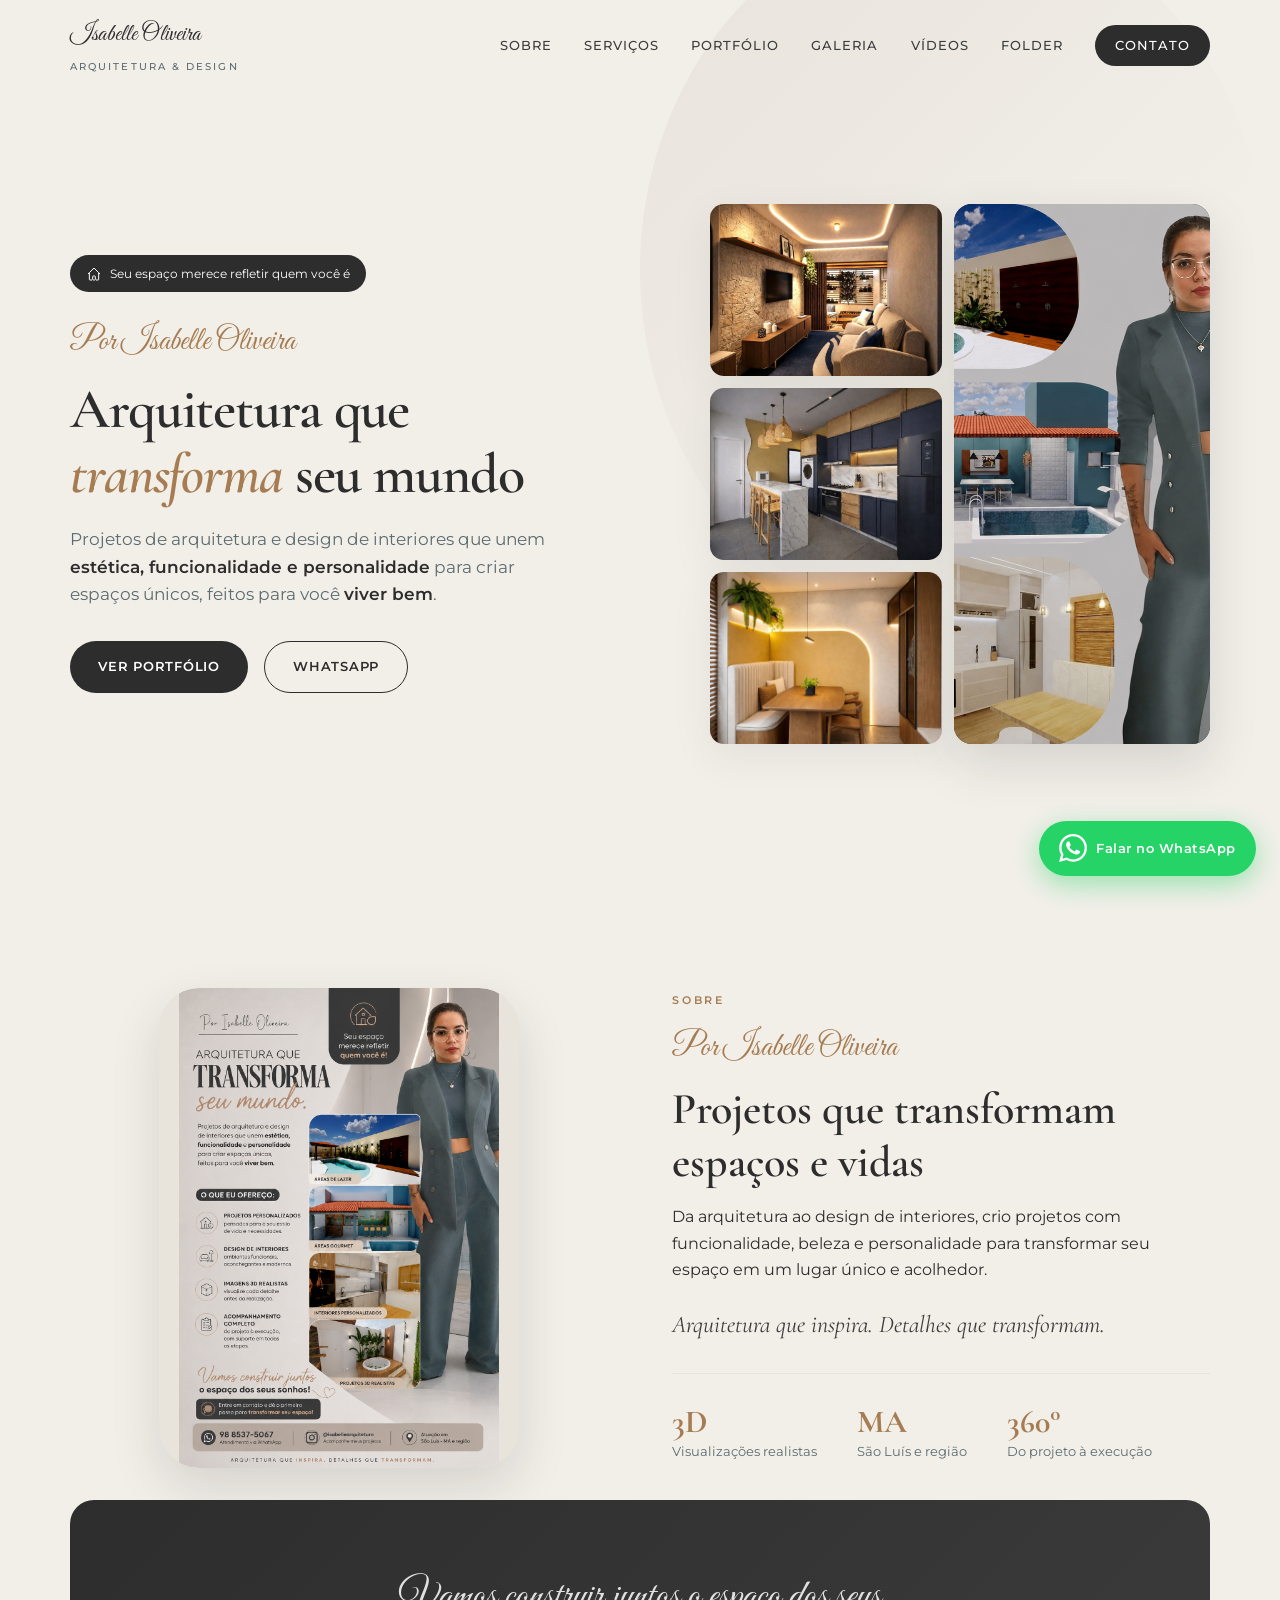
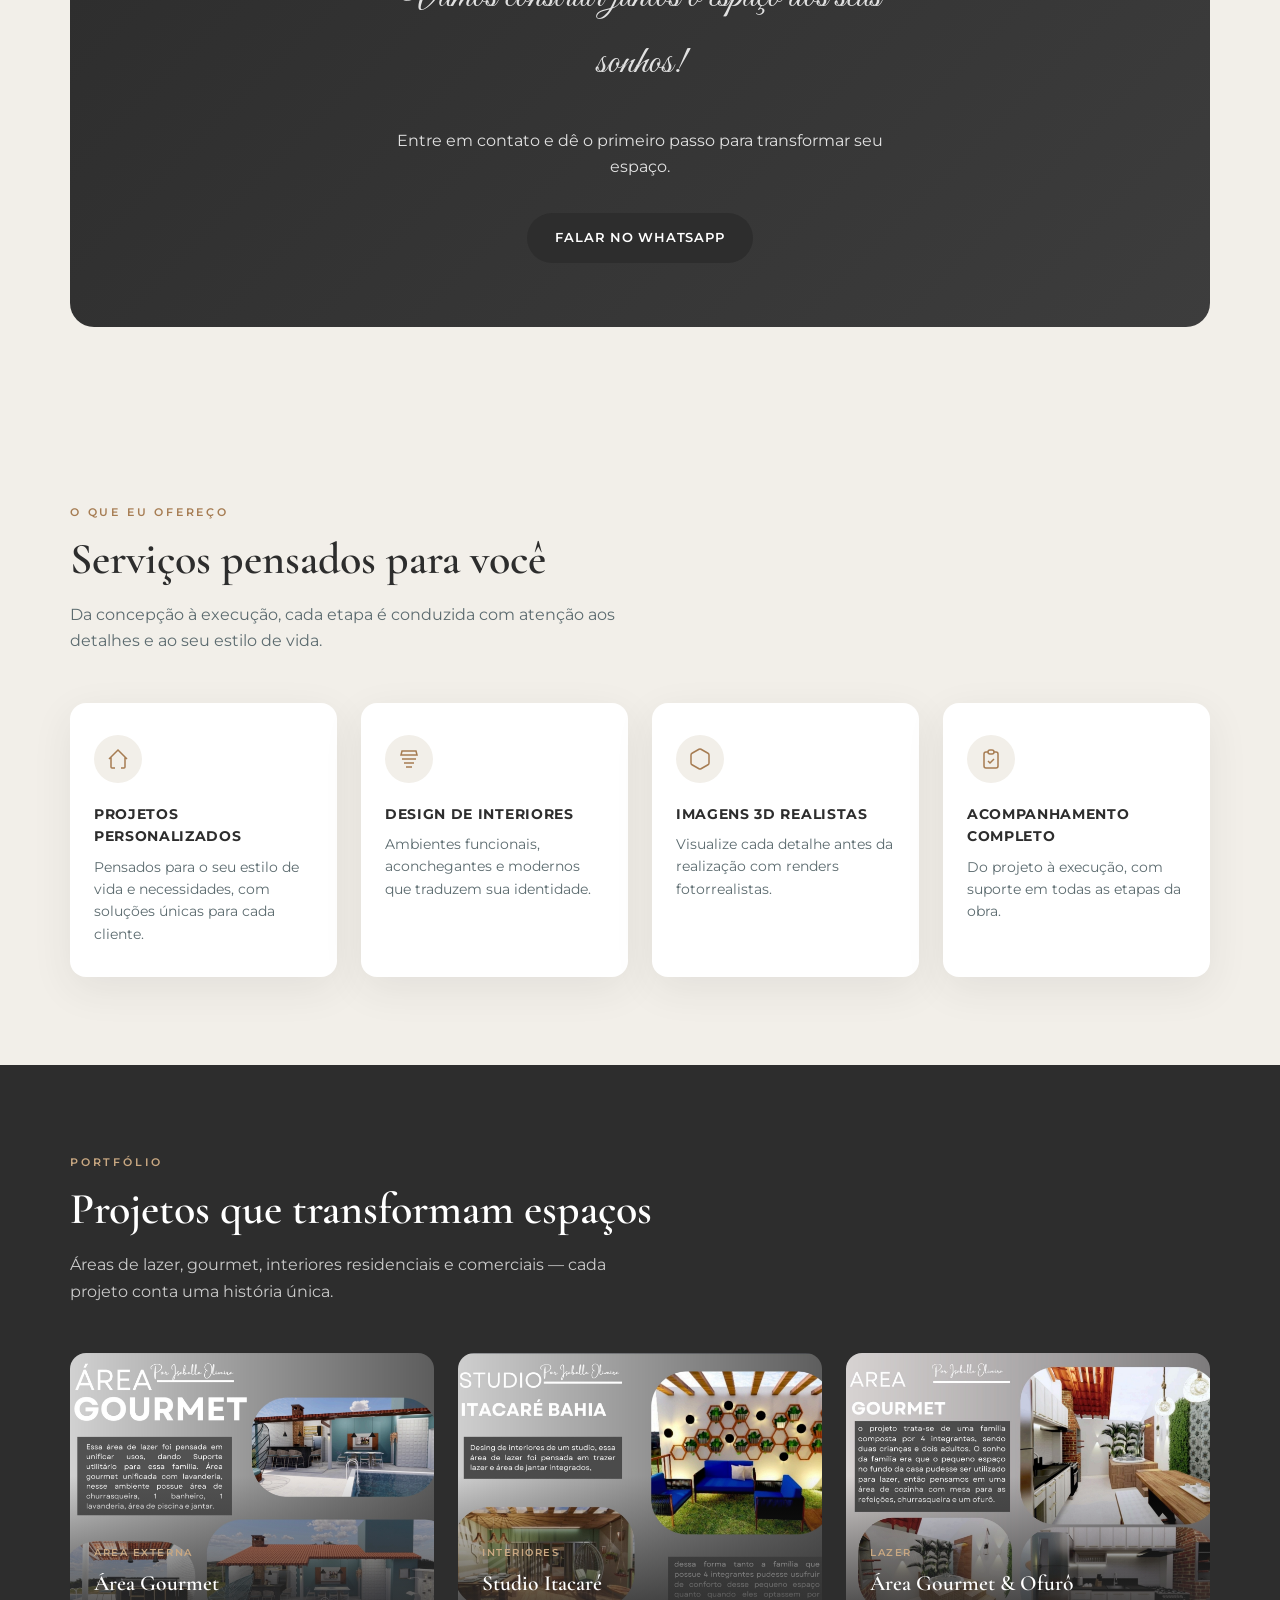
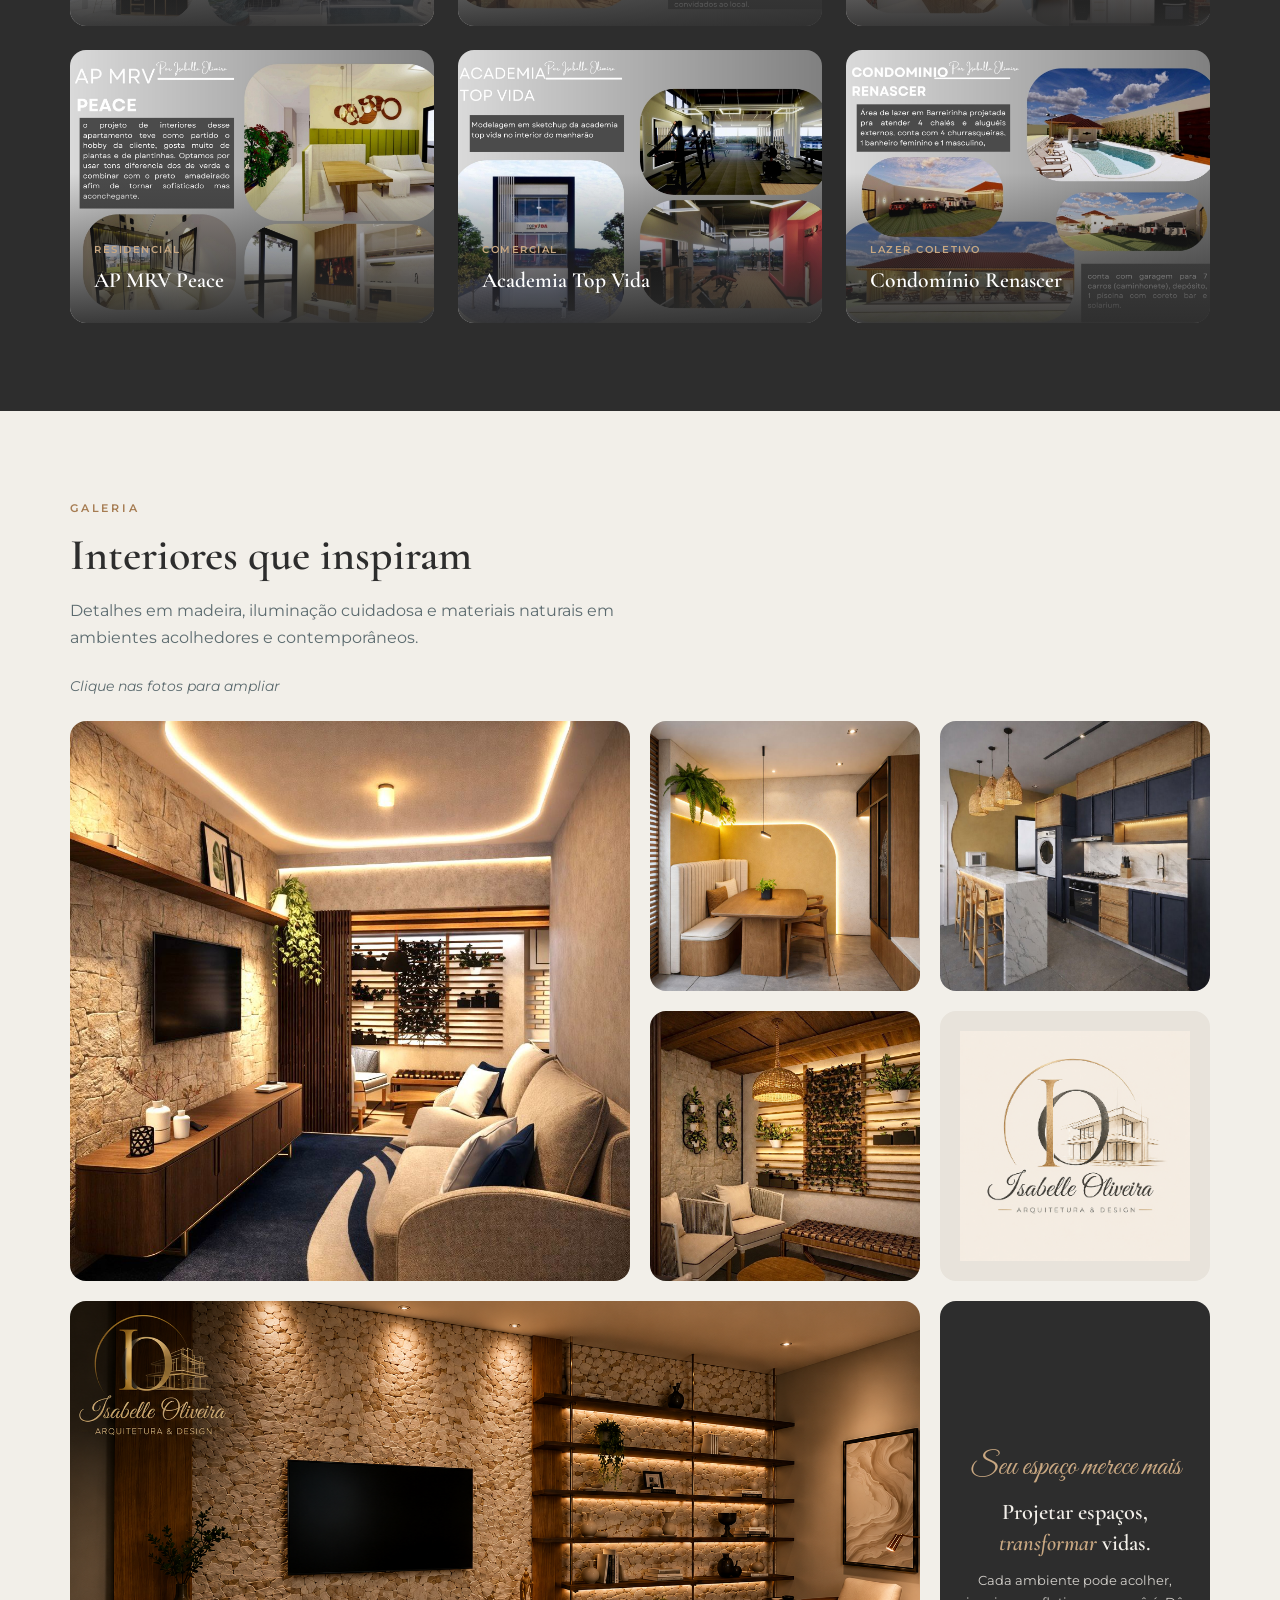
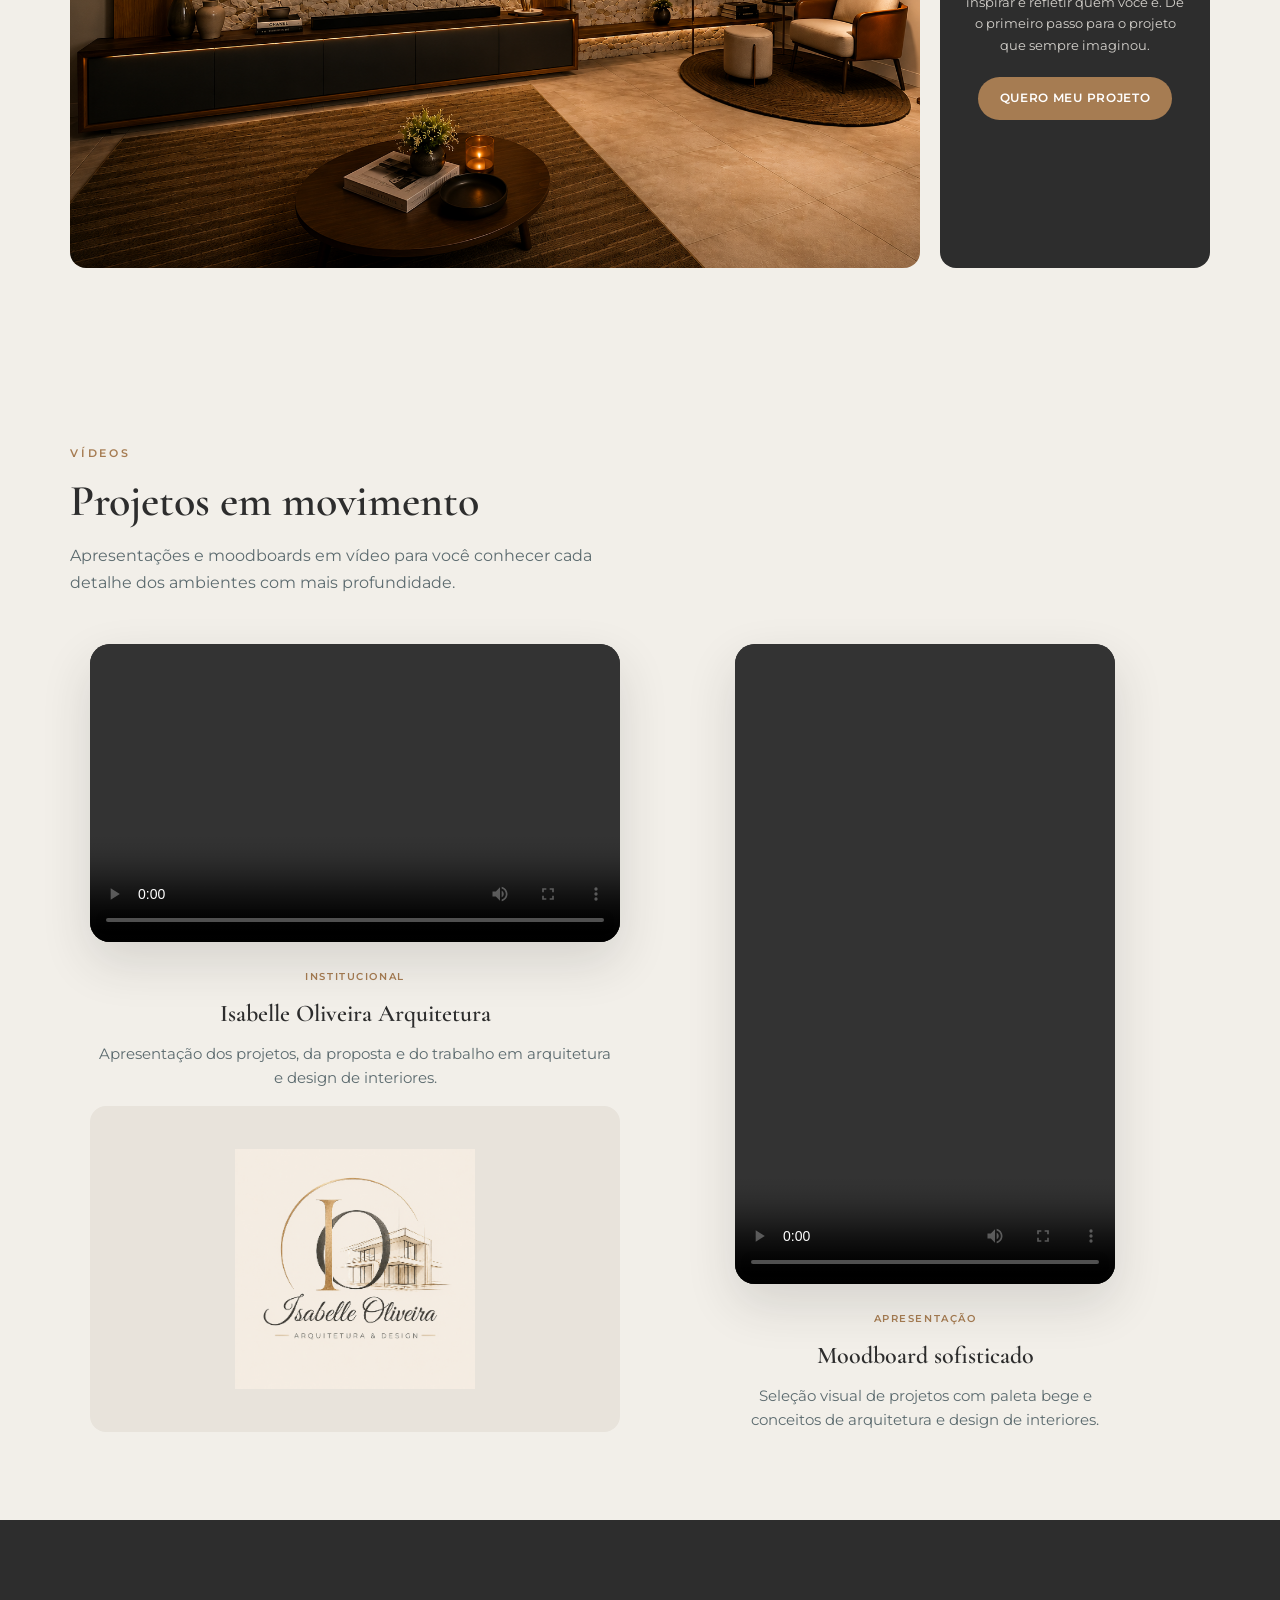
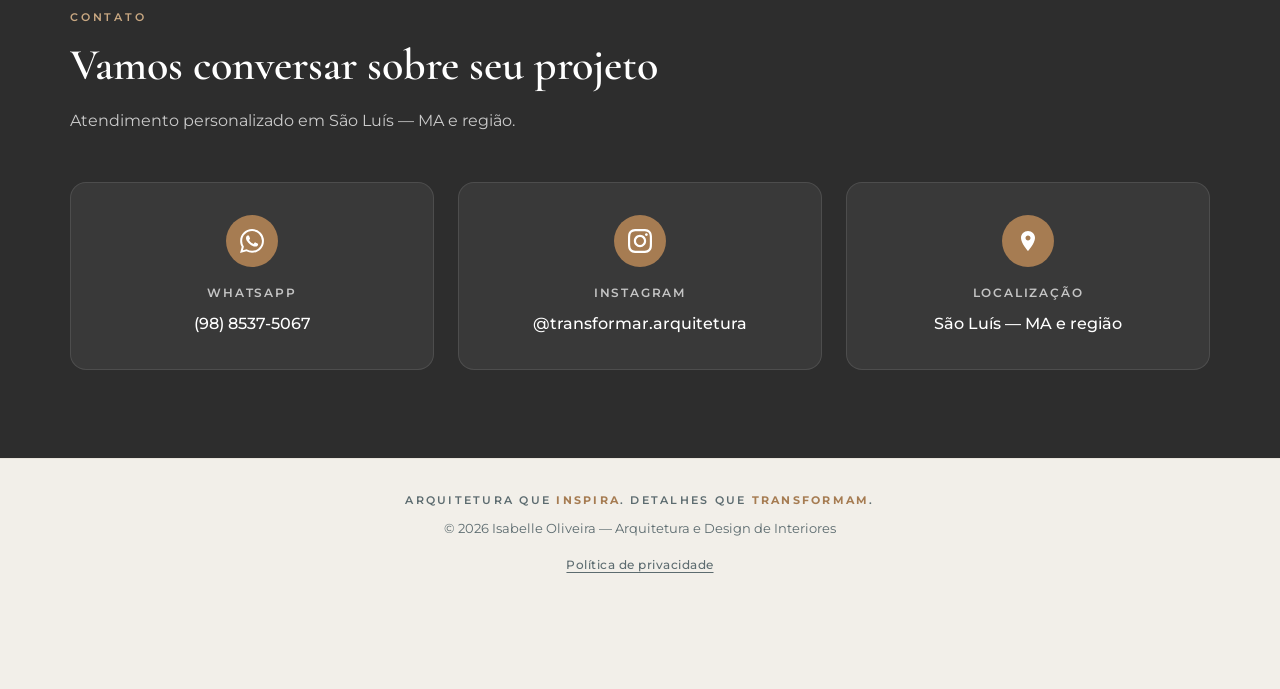
==== index.html @ cd8e4285 "Inclusão de nova imagem na galeria" ====
<!DOCTYPE html>
<html lang="pt-BR">
<head>
  <meta charset="UTF-8">
  <meta name="viewport" content="width=device-width, initial-scale=1.0">
  <meta name="description" content="Isabelle Oliveira — Arquitetura e Design de Interiores em São Luís, MA. Projetos personalizados, áreas gourmet, interiores e visualizações 3D.">
  <title>Isabelle Oliveira | Arquitetura & Design de Interiores</title>

  <meta property="og:type" content="website">
  <meta property="og:title" content="Isabelle Oliveira | Arquitetura & Design de Interiores">
  <meta property="og:description" content="Projetos de arquitetura e design de interiores que transformam espaços em São Luís — MA e região.">
  <meta property="og:image" content="imagens/015.jpeg">
  <meta property="og:image:alt" content="Sala de estar — Isabelle Oliveira Arquitetura">
  <meta property="og:locale" content="pt_BR">
  <meta name="twitter:card" content="summary_large_image">
  <meta name="twitter:title" content="Isabelle Oliveira | Arquitetura & Design de Interiores">
  <meta name="twitter:description" content="Projetos de arquitetura e design de interiores em São Luís — MA.">
  <meta name="twitter:image" content="imagens/015.jpeg">

  <link rel="icon" href="favicon.svg" type="image/svg+xml">
  <link rel="apple-touch-icon" href="favicon.svg">

  <link rel="preconnect" href="https://fonts.googleapis.com">
  <link rel="preconnect" href="https://fonts.gstatic.com" crossorigin>
  <link href="https://fonts.googleapis.com/css2?family=Cormorant+Garamond:ital,wght@0,500;0,600;1,500&family=Great+Vibes&family=Montserrat:wght@400;500;600;700&display=swap" rel="stylesheet">
  <link rel="stylesheet" href="css/style.css">
</head>
<body>

  <header class="header">
    <div class="container header__inner">
      <a href="#" class="logo">
        Isabelle Oliveira
        <span>Arquitetura & Design</span>
      </a>
      <nav class="nav" aria-label="Menu principal">
        <a href="#sobre">Sobre</a>
        <a href="#servicos">Serviços</a>
        <a href="#portfolio">Portfólio</a>
        <a href="#galeria">Galeria</a>
        <a href="#videos">Vídeos</a>
        <a href="folder.html">Folder</a>
        <a href="#contato" class="nav__cta">Contato</a>
      </nav>
      <button class="menu-toggle" aria-label="Abrir menu" aria-expanded="false" type="button">
        <span></span><span></span><span></span>
      </button>
    </div>
  </header>

  <main>
    <!-- Hero -->
    <section class="hero container">
      <div class="hero__content reveal">
        <div class="hero__badge">
          <svg viewBox="0 0 24 24" fill="none" stroke="currentColor" stroke-width="1.5" aria-hidden="true">
            <path d="M3 12l2-2m0 0l7-7 7 7M5 10v10a1 1 0 001 1h3m10-11l2 2m-2-2v10a1 1 0 01-1 1h-3m-4 0a1 1 0 01-1-1v-4a1 1 0 011-1h2a1 1 0 011 1v4a1 1 0 01-1 1h-2z"/>
          </svg>
          <span>Seu espaço merece refletir quem você é</span>
        </div>
        <p class="hero__script">Por Isabelle Oliveira</p>
        <h1>Arquitetura que <em>transforma</em> seu mundo</h1>
        <p class="hero__text">
          Projetos de arquitetura e design de interiores que unem
          <strong>estética, funcionalidade e personalidade</strong> para criar espaços únicos,
          feitos para você <strong>viver bem</strong>.
        </p>
        <div class="hero__actions">
          <a href="#portfolio" class="btn btn--primary">Ver portfólio</a>
          <a href="https://wa.me/559885375067" class="btn btn--outline" target="_blank" rel="noopener">WhatsApp</a>
        </div>
      </div>
      <div class="hero__visual reveal">
        <div class="hero__showcase">
          <figure class="hero__card">
            <img src="imagens/015.jpeg" alt="Sala de estar — projeto de interiores" loading="eager">
          </figure>
          <figure class="hero__card">
            <img src="imagens/013.jpeg" alt="Cozinha moderna" loading="eager">
          </figure>
          <figure class="hero__card">
            <img src="imagens/012.jpeg" alt="Área de jantar" loading="eager">
          </figure>
          <div class="hero__portrait-box">
            <img src="imagens/001.jpg" alt="Isabelle Oliveira — Arquiteta e Designer de Interiores" class="hero__portrait" loading="eager">
          </div>
        </div>
      </div>
    </section>

    <!-- Sobre -->
    <section id="sobre" class="section">
      <div class="container about">
        <div class="about__image reveal">
          <img src="imagens/009.png" alt="Isabelle Oliveira — Arquitetura e Design de Interiores" loading="lazy">
        </div>
        <div class="about__content reveal">
          <p class="section__label">Sobre</p>
          <p class="about__script">Por Isabelle Oliveira</p>
          <h2 class="section__title">Projetos que transformam espaços e vidas</h2>
          <p>
            Da arquitetura ao design de interiores, crio projetos com funcionalidade,
            beleza e personalidade para transformar seu espaço em um lugar único e acolhedor.
          </p>
          <blockquote class="about__quote">
            Arquitetura que inspira. Detalhes que transformam.
          </blockquote>
          <div class="about__stats">
            <div class="about__stat">
              <strong>3D</strong>
              <span>Visualizações realistas</span>
            </div>
            <div class="about__stat">
              <strong>MA</strong>
              <span>São Luís e região</span>
            </div>
            <div class="about__stat">
              <strong>360°</strong>
              <span>Do projeto à execução</span>
            </div>
          </div>
        </div>
      </div>
      <div class="container">
        <div class="cta reveal">
          <p class="cta__script">Vamos construir juntos o espaço dos seus sonhos!</p>
          <p>Entre em contato e dê o primeiro passo para transformar seu espaço.</p>
          <a href="https://wa.me/559885375067?text=Olá%20Isabelle%2C%20gostaria%20de%20saber%20mais%20sobre%20seus%20projetos." data-wa-cta class="btn btn--primary" target="_blank" rel="noopener">
            Falar no WhatsApp
          </a>
        </div>
      </div>
    </section>

    <!-- Serviços -->
    <section id="servicos" class="section">
      <div class="container">
        <p class="section__label reveal">O que eu ofereço</p>
        <h2 class="section__title reveal">Serviços pensados para você</h2>
        <p class="section__intro reveal">
          Da concepção à execução, cada etapa é conduzida com atenção aos detalhes
          e ao seu estilo de vida.
        </p>
        <div class="services__grid">
          <article class="service-card reveal">
            <div class="service-card__icon" aria-hidden="true">
              <svg width="24" height="24" viewBox="0 0 24 24" fill="none" stroke="currentColor" stroke-width="1.5">
                <path d="M3 12l2-2m0 0l7-7 7 7M5 10v10a1 1 0 001 1h3m10-11l2 2m-2-2v10a1 1 0 01-1 1h-3"/>
              </svg>
            </div>
            <h3>Projetos personalizados</h3>
            <p>Pensados para o seu estilo de vida e necessidades, com soluções únicas para cada cliente.</p>
          </article>
          <article class="service-card reveal">
            <div class="service-card__icon" aria-hidden="true">
              <svg width="24" height="24" viewBox="0 0 24 24" fill="none" stroke="currentColor" stroke-width="1.5">
                <path d="M5 12h14M7 16h10M9 20h6M4 8h16l-1-4H5L4 8z"/>
              </svg>
            </div>
            <h3>Design de interiores</h3>
            <p>Ambientes funcionais, aconchegantes e modernos que traduzem sua identidade.</p>
          </article>
          <article class="service-card reveal">
            <div class="service-card__icon" aria-hidden="true">
              <svg width="24" height="24" viewBox="0 0 24 24" fill="none" stroke="currentColor" stroke-width="1.5">
                <path d="M21 16V8a2 2 0 00-1-1.73l-7-4a2 2 0 00-2 0l-7 4A2 2 0 003 8v8a2 2 0 001 1.73l7 4a2 2 0 002 0l7-4A2 2 0 0021 16z"/>
              </svg>
            </div>
            <h3>Imagens 3D realistas</h3>
            <p>Visualize cada detalhe antes da realização com renders fotorrealistas.</p>
          </article>
          <article class="service-card reveal">
            <div class="service-card__icon" aria-hidden="true">
              <svg width="24" height="24" viewBox="0 0 24 24" fill="none" stroke="currentColor" stroke-width="1.5">
                <path d="M9 5H7a2 2 0 00-2 2v12a2 2 0 002 2h10a2 2 0 002-2V7a2 2 0 00-2-2h-2M9 5a2 2 0 002 2h2a2 2 0 002-2M9 5a2 2 0 012-2h2a2 2 0 012 2m-6 9l2 2 4-4"/>
              </svg>
            </div>
            <h3>Acompanhamento completo</h3>
            <p>Do projeto à execução, com suporte em todas as etapas da obra.</p>
          </article>
        </div>
      </div>
    </section>

    <!-- Portfólio -->
    <section id="portfolio" class="section section--dark">
      <div class="container">
        <p class="section__label reveal">Portfólio</p>
        <h2 class="section__title reveal">Projetos que transformam espaços</h2>
        <p class="section__intro reveal">
          Áreas de lazer, gourmet, interiores residenciais e comerciais —
          cada projeto conta uma história única.
        </p>
        <div class="portfolio__grid">
          <article class="project-card reveal"
            data-image="imagens/002.jpg"
            data-tag="Área externa"
            data-title="Área Gourmet"
            data-description="Área de lazer pensada para unificar usos e dar suporte utilitário à família. Gourmet unificada com lavanderia, com churrasqueira, banheiro, lavanderia, piscina e área de jantar integrados em um só ambiente.">
            <img src="imagens/002.jpg" alt="Área Gourmet — render 3D" loading="lazy">
            <div class="project-card__overlay">
              <span class="project-card__tag">Área externa</span>
              <h3>Área Gourmet</h3>
            </div>
            <span class="project-card__arrow" aria-hidden="true">→</span>
          </article>

          <article class="project-card reveal"
            data-image="imagens/003.jpg"
            data-tag="Design de interiores"
            data-title="Studio Itacaré — Bahia"
            data-description="Design de interiores de um studio em Itacaré. Área de lazer e jantar integrados para que a família de quatro integrantes usufruísse do conforto do espaço, seja no dia a dia ou ao receber convidados.">
            <img src="imagens/003.jpg" alt="Studio Itacaré Bahia" loading="lazy">
            <div class="project-card__overlay">
              <span class="project-card__tag">Interiores</span>
              <h3>Studio Itacaré</h3>
            </div>
            <span class="project-card__arrow" aria-hidden="true">→</span>
          </article>

          <article class="project-card reveal"
            data-image="imagens/004.jpg"
            data-tag="Área de lazer"
            data-title="Área Gourmet — Família"
            data-description="Projeto para família de quatro integrantes — dois adultos e duas crianças. O pequeno espaço nos fundos da casa foi transformado em área de lazer com cozinha, mesa para refeições, churrasqueira e ofurô.">
            <img src="imagens/004.jpg" alt="Área Gourmet com ofurô" loading="lazy">
            <div class="project-card__overlay">
              <span class="project-card__tag">Lazer</span>
              <h3>Área Gourmet & Ofurô</h3>
            </div>
            <span class="project-card__arrow" aria-hidden="true">→</span>
          </article>

          <article class="project-card reveal"
            data-image="imagens/005.jpg"
            data-tag="Apartamento"
            data-title="AP MRV Peace"
            data-description="Projeto de interiores com partido conceitual no hobby da cliente: plantas e tons de verde combinados com preto amadeirado, criando um ambiente sofisticado e aconchegante.">
            <img src="imagens/005.jpg" alt="AP MRV Peace" loading="lazy">
            <div class="project-card__overlay">
              <span class="project-card__tag">Residencial</span>
              <h3>AP MRV Peace</h3>
            </div>
            <span class="project-card__arrow" aria-hidden="true">→</span>
          </article>

          <article class="project-card reveal"
            data-image="imagens/006.jpg"
            data-tag="Comercial"
            data-title="Academia Top Vida"
            data-description="Modelagem em SketchUp da Academia Top Vida no interior do Maranhão. Projeto comercial moderno com fachada em vidro, estrutura em preto e detalhes em madeira, além de área interna com equipamentos e destaque em vermelho.">
            <img src="imagens/006.jpg" alt="Academia Top Vida" loading="lazy">
            <div class="project-card__overlay">
              <span class="project-card__tag">Comercial</span>
              <h3>Academia Top Vida</h3>
            </div>
            <span class="project-card__arrow" aria-hidden="true">→</span>
          </article>

          <article class="project-card reveal"
            data-image="imagens/007.jpg"
            data-tag="Condomínio"
            data-title="Condomínio Renascer"
            data-description="Área de lazer em Barreirinhas projetada para atender 4 chalés e aluguéis externos. Conta com 4 churrasqueiras, banheiros feminino e masculino, garagem para 7 veículos, depósito e piscina com coreto-bar e solarium.">
            <img src="imagens/007.jpg" alt="Condomínio Renascer" loading="lazy">
            <div class="project-card__overlay">
              <span class="project-card__tag">Lazer coletivo</span>
              <h3>Condomínio Renascer</h3>
            </div>
            <span class="project-card__arrow" aria-hidden="true">→</span>
          </article>
        </div>
      </div>
    </section>

    <!-- Galeria -->
    <section id="galeria" class="section">
      <div class="container">
        <p class="section__label reveal">Galeria</p>
        <h2 class="section__title reveal">Interiores que inspiram</h2>
        <p class="section__intro reveal">
          Detalhes em madeira, iluminação cuidadosa e materiais naturais
          em ambientes acolhedores e contemporâneos.
        </p>
        <p class="gallery__hint reveal">Clique nas fotos para ampliar</p>
        <div class="gallery__grid">
          <figure class="gallery__item gallery__item--hero reveal" data-lightbox tabindex="0" role="button">
            <img src="imagens/015.jpeg" alt="Sala de estar com parede em pedra e iluminação indireta" loading="lazy">
            <span class="gallery__zoom" aria-hidden="true">+</span>
          </figure>
          <figure class="gallery__item gallery__item--slot-1 reveal" data-lightbox tabindex="0" role="button">
            <img src="imagens/012.jpeg" alt="Cantinho de refeições com parede curva em amarelo mostarda" loading="lazy">
            <span class="gallery__zoom" aria-hidden="true">+</span>
          </figure>
          <figure class="gallery__item gallery__item--slot-2 reveal" data-lightbox tabindex="0" role="button">
            <img src="imagens/013.jpeg" alt="Cozinha moderna com ilha em mármore e armários azul-marinho" loading="lazy">
            <span class="gallery__zoom" aria-hidden="true">+</span>
          </figure>
          <figure class="gallery__item gallery__item--slot-3 reveal" data-lightbox tabindex="0" role="button">
            <img src="imagens/014.jpeg" alt="Lounge com pedra, madeira e jardim vertical" loading="lazy">
            <span class="gallery__zoom" aria-hidden="true">+</span>
          </figure>
          <figure class="gallery__item gallery__item--logo reveal" data-lightbox tabindex="0" role="button">
            <img src="imagens/logo.png" alt="Isabelle Oliveira — Arquitetura e Design de Interiores" loading="lazy">
            <span class="gallery__zoom" aria-hidden="true">+</span>
          </figure>
          <figure class="gallery__item gallery__item--wide reveal" data-lightbox tabindex="0" role="button">
            <img src="imagens/017.png" alt="Sala de TV com parede em pedra, estantes iluminadas e poltrona" loading="lazy">
            <span class="gallery__zoom" aria-hidden="true">+</span>
          </figure>
          <aside class="gallery__quote reveal" aria-label="Chamada para ação">
            <p class="gallery__quote__script">Seu espaço merece mais</p>
            <p class="gallery__quote__title">Projetar espaços, <em>transformar</em> vidas.</p>
            <p class="gallery__quote__text">
              Cada ambiente pode acolher, inspirar e refletir quem você é.
              Dê o primeiro passo para o projeto que sempre imaginou.
            </p>
            <a href="#contato" class="btn btn--primary gallery__quote__btn">Quero meu projeto</a>
          </aside>
        </div>
      </div>
    </section>

    <!-- Vídeos -->
    <section id="videos" class="section">
      <div class="container">
        <p class="section__label reveal">Vídeos</p>
        <h2 class="section__title reveal">Projetos em movimento</h2>
        <p class="section__intro reveal">
          Apresentações e moodboards em vídeo para você conhecer cada detalhe
          dos ambientes com mais profundidade.
        </p>
        <div class="videos__grid">
          <article class="video-card video-card--landscape reveal">
            <div class="video-card__player">
              <video
                controls
                playsinline
                preload="metadata"
                aria-label="Isabelle Oliveira — apresentação de arquitetura e design">
                <source src="videos/isabelle-arquitetura.mp4" type="video/mp4">
                Seu navegador não suporta a reprodução de vídeos.
              </video>
            </div>
            <div class="video-card__body">
              <span class="video-card__tag">Institucional</span>
              <h3 class="video-card__title">Isabelle Oliveira Arquitetura</h3>
              <p class="video-card__text">
                Apresentação dos projetos, da proposta e do trabalho em arquitetura
                e design de interiores.
              </p>
            </div>
            <div class="video-card__brand reveal" aria-hidden="true">
              <img src="imagens/logo.png" alt="">
            </div>
          </article>
          <article class="video-card reveal">
            <div class="video-card__player">
              <video
                controls
                playsinline
                preload="metadata"
                aria-label="Moodboard sofisticado — apresentação de projetos">
                <source src="videos/moodboard-bege.mp4" type="video/mp4">
                Seu navegador não suporta a reprodução de vídeos.
              </video>
            </div>
            <div class="video-card__body">
              <span class="video-card__tag">Apresentação</span>
              <h3 class="video-card__title">Moodboard sofisticado</h3>
              <p class="video-card__text">
                Seleção visual de projetos com paleta bege e conceitos de arquitetura
                e design de interiores.
              </p>
            </div>
          </article>
        </div>
      </div>
    </section>

    <!-- Contato -->
    <section id="contato" class="section section--dark">
      <div class="container">
        <p class="section__label reveal">Contato</p>
        <h2 class="section__title reveal">Vamos conversar sobre seu projeto</h2>
        <p class="section__intro reveal">
          Atendimento personalizado em São Luís — MA e região.
        </p>
        <div class="contact__grid">
          <article class="contact-card reveal">
            <div class="contact-card__icon" aria-hidden="true">
              <svg width="24" height="24" viewBox="0 0 24 24" fill="white"><path d="M17.472 14.382c-.297-.149-1.758-.867-2.03-.967-.273-.099-.471-.148-.67.15-.197.297-.767.966-.94 1.164-.173.199-.347.223-.644.075-.297-.15-1.255-.463-2.39-1.475-.883-.788-1.48-1.761-1.653-2.059-.173-.297-.018-.458.13-.606.134-.133.298-.347.446-.52.149-.174.198-.298.298-.497.099-.198.05-.371-.025-.52-.075-.149-.669-1.612-.916-2.207-.242-.579-.487-.5-.669-.51-.173-.008-.371-.01-.57-.01-.198 0-.52.074-.792.372-.272.297-1.04 1.016-1.04 2.479 0 1.462 1.065 2.875 1.213 3.074.149.198 2.096 3.2 5.077 4.487.709.306 1.262.489 1.694.625.712.227 1.36.195 1.871.118.571-.085 1.758-.719 2.006-1.413.248-.694.248-1.289.173-1.413-.074-.124-.272-.198-.57-.347m-5.421 7.403h-.004a9.87 9.87 0 01-5.031-1.378l-.361-.214-3.741.982.998-3.648-.235-.374a9.86 9.86 0 01-1.51-5.26c.001-5.45 4.436-9.884 9.888-9.884 2.64 0 5.122 1.03 6.988 2.898a9.825 9.825 0 012.893 6.994c-.003 5.45-4.435 9.884-9.885 9.884m8.413-18.297A11.815 11.815 0 0012.05 0C5.495 0 .16 5.335.157 11.892c0 2.096.547 4.142 1.588 5.945L.057 24l6.305-1.654a11.882 11.882 0 005.683 1.448h.005c6.554 0 11.89-5.335 11.893-11.893a11.821 11.821 0 00-3.48-8.413z"/></svg>
            </div>
            <h3>WhatsApp</h3>
            <a href="https://wa.me/559885375067" target="_blank" rel="noopener">(98) 8537-5067</a>
          </article>
          <article class="contact-card reveal">
            <div class="contact-card__icon" aria-hidden="true">
              <svg width="24" height="24" viewBox="0 0 24 24" fill="white"><path d="M12 2.163c3.204 0 3.584.012 4.85.07 3.252.148 4.771 1.691 4.919 4.919.058 1.265.069 1.645.069 4.849 0 3.205-.012 3.584-.069 4.849-.149 3.225-1.664 4.771-4.919 4.919-1.266.058-1.644.07-4.85.07-3.204 0-3.584-.012-4.849-.07-3.26-.149-4.771-1.699-4.919-4.92-.058-1.265-.07-1.644-.07-4.849 0-3.204.013-3.583.07-4.849.149-3.227 1.664-4.771 4.919-4.919 1.266-.057 1.645-.069 4.849-.069zm0-2.163c-3.259 0-3.667.014-4.947.072-4.358.2-6.78 2.618-6.98 6.98-.059 1.281-.073 1.689-.073 4.948 0 3.259.014 3.668.072 4.948.2 4.358 2.618 6.78 6.98 6.98 1.281.058 1.689.072 4.948.072 3.259 0 3.668-.014 4.948-.072 4.354-.2 6.782-2.618 6.979-6.98.059-1.28.073-1.689.073-4.948 0-3.259-.014-3.667-.072-4.947-.196-4.354-2.617-6.78-6.979-6.98-1.281-.059-1.69-.073-4.949-.073zm0 5.838c-3.403 0-6.162 2.759-6.162 6.162s2.759 6.163 6.162 6.163 6.162-2.759 6.162-6.163c0-3.403-2.759-6.162-6.162-6.162zm0 10.162c-2.209 0-4-1.79-4-4 0-2.209 1.791-4 4-4s4 1.791 4 4c0 2.21-1.791 4-4 4zm6.406-11.845c-.796 0-1.441.645-1.441 1.44s.645 1.44 1.441 1.44c.795 0 1.439-.645 1.439-1.44s-.644-1.44-1.439-1.44z"/></svg>
            </div>
            <h3>Instagram</h3>
            <a href="https://instagram.com/transformar.arquitetura" target="_blank" rel="noopener">@transformar.arquitetura</a>
          </article>
          <article class="contact-card reveal">
            <div class="contact-card__icon" aria-hidden="true">
              <svg width="24" height="24" viewBox="0 0 24 24" fill="white"><path d="M12 2C8.13 2 5 5.13 5 9c0 5.25 7 13 7 13s7-7.75 7-13c0-3.87-3.13-7-7-7zm0 9.5c-1.38 0-2.5-1.12-2.5-2.5s1.12-2.5 2.5-2.5 2.5 1.12 2.5 2.5-1.12 2.5-2.5 2.5z"/></svg>
            </div>
            <h3>Localização</h3>
            <p>São Luís — MA e região</p>
          </article>
        </div>
      </div>
    </section>
  </main>

  <footer class="footer">
    <div class="container">
      <p class="footer__tagline">
        Arquitetura que <strong>inspira</strong>. Detalhes que <strong>transformam</strong>.
      </p>
      <p class="footer__copy">© 2026 Isabelle Oliveira — Arquitetura e Design de Interiores</p>
      <nav class="footer__links" aria-label="Links legais">
        <a href="privacidade.html">Política de privacidade</a>
      </nav>
    </div>
  </footer>

  <!-- Botão WhatsApp fixo -->
  <a href="https://wa.me/559885375067" class="whatsapp-float" target="_blank" rel="noopener" aria-label="Contato via WhatsApp">
    <svg width="28" height="28" viewBox="0 0 24 24" fill="currentColor" aria-hidden="true"><path d="M17.472 14.382c-.297-.149-1.758-.867-2.03-.967-.273-.099-.471-.148-.67.15-.197.297-.767.966-.94 1.164-.173.199-.347.223-.644.075-.297-.15-1.255-.463-2.39-1.475-.883-.788-1.48-1.761-1.653-2.059-.173-.297-.018-.458.13-.606.134-.133.298-.347.446-.52.149-.174.198-.298.298-.497.099-.198.05-.371-.025-.52-.075-.149-.669-1.612-.916-2.207-.242-.579-.487-.5-.669-.51-.173-.008-.371-.01-.57-.01-.198 0-.52.074-.792.372-.272.297-1.04 1.016-1.04 2.479 0 1.462 1.065 2.875 1.213 3.074.149.198 2.096 3.2 5.077 4.487.709.306 1.262.489 1.694.625.712.227 1.36.195 1.871.118.571-.085 1.758-.719 2.006-1.413.248-.694.248-1.289.173-1.413-.074-.124-.272-.198-.57-.347m-5.421 7.403h-.004a9.87 9.87 0 01-5.031-1.378l-.361-.214-3.741.982.998-3.648-.235-.374a9.86 9.86 0 01-1.51-5.26c.001-5.45 4.436-9.884 9.888-9.884 2.64 0 5.122 1.03 6.988 2.898a9.825 9.825 0 012.893 6.994c-.003 5.45-4.435 9.884-9.885 9.884m8.413-18.297A11.815 11.815 0 0012.05 0C5.495 0 .16 5.335.157 11.892c0 2.096.547 4.142 1.588 5.945L.057 24l6.305-1.654a11.882 11.882 0 005.683 1.448h.005c6.554 0 11.89-5.335 11.893-11.893a11.821 11.821 0 00-3.48-8.413z"/></svg>
    <span class="whatsapp-float__text">Falar no WhatsApp</span>
  </a>

  <!-- Modal projeto -->
  <div id="project-modal" class="modal" role="dialog" aria-modal="true" aria-labelledby="modal-title">
    <div class="modal__backdrop"></div>
    <div class="modal__content">
      <button class="modal__close" type="button" aria-label="Fechar">&times;</button>
      <div class="modal__image">
        <img src="" alt="">
      </div>
      <div class="modal__body">
        <p class="section__label modal__tag"></p>
        <h2 id="modal-title" class="modal__title"></h2>
        <p class="modal__text"></p>
      </div>
    </div>
  </div>

  <!-- Lightbox galeria -->
  <div id="lightbox" class="lightbox" role="dialog" aria-modal="true" aria-label="Galeria ampliada">
    <div class="lightbox__backdrop"></div>
    <button class="lightbox__close" type="button" aria-label="Fechar">&times;</button>
    <button class="lightbox__prev" type="button" aria-label="Anterior">&#8249;</button>
    <button class="lightbox__next" type="button" aria-label="Próxima">&#8250;</button>
    <figure class="lightbox__figure">
      <img class="lightbox__image" src="" alt="">
      <figcaption class="lightbox__caption"></figcaption>
    </figure>
  </div>

  <script src="js/main.js"></script>
</body>
</html>
---- css/style.css ----
/* Isabelle Oliveira — Arquitetura & Design de Interiores */

:root {
  --cream: #f2efe9;
  --cream-dark: #e8e3db;
  --charcoal: #2d2d2d;
  --charcoal-soft: #3d3d3d;
  --slate: #5c6b6f;
  --copper: #a67c52;
  --copper-light: #c9a882;
  --white: #ffffff;
  --shadow: 0 12px 40px rgba(45, 45, 45, 0.08);
  --shadow-hover: 0 20px 50px rgba(45, 45, 45, 0.14);
  --radius: 16px;
  --radius-pill: 999px;
  --transition: 0.35s cubic-bezier(0.4, 0, 0.2, 1);
  --font-sans: "Montserrat", system-ui, sans-serif;
  --font-serif: "Cormorant Garamond", Georgia, serif;
  --font-script: "Great Vibes", cursive;
}

*,
*::before,
*::after {
  box-sizing: border-box;
  margin: 0;
  padding: 0;
}

html {
  scroll-behavior: smooth;
}

body {
  font-family: var(--font-sans);
  font-size: 1rem;
  line-height: 1.65;
  color: var(--charcoal);
  background: var(--cream);
  overflow-x: hidden;
  padding-bottom: 5rem;
}

img {
  max-width: 100%;
  height: auto;
  display: block;
}

a {
  color: inherit;
  text-decoration: none;
}

ul {
  list-style: none;
}

.container {
  width: min(1140px, 92vw);
  margin-inline: auto;
}

/* —— Header —— */
.header {
  position: fixed;
  inset: 0 0 auto;
  z-index: 100;
  padding: 1rem 0;
  transition: background var(--transition), box-shadow var(--transition), padding var(--transition);
}

.header.scrolled {
  background: rgba(242, 239, 233, 0.95);
  backdrop-filter: blur(12px);
  box-shadow: 0 1px 0 rgba(45, 45, 45, 0.06);
  padding: 0.65rem 0;
}

.header__inner {
  display: flex;
  align-items: center;
  justify-content: space-between;
  gap: 1rem;
}

.logo {
  font-family: var(--font-script);
  font-size: 1.5rem;
  color: var(--charcoal);
  white-space: nowrap;
}

.logo span {
  font-family: var(--font-sans);
  font-size: 0.65rem;
  font-weight: 500;
  letter-spacing: 0.2em;
  text-transform: uppercase;
  display: block;
  margin-top: 0.15rem;
  color: var(--slate);
}

.nav {
  display: flex;
  align-items: center;
  gap: 2rem;
}

.nav a {
  font-size: 0.8rem;
  font-weight: 500;
  letter-spacing: 0.08em;
  text-transform: uppercase;
  color: var(--charcoal-soft);
  transition: color var(--transition);
}

.nav a:hover {
  color: var(--copper);
}

.nav__cta {
  background: var(--charcoal);
  color: var(--white) !important;
  padding: 0.6rem 1.25rem;
  border-radius: var(--radius-pill);
}

.nav__cta:hover {
  background: var(--copper);
  color: var(--white) !important;
}

.menu-toggle {
  display: none;
  flex-direction: column;
  gap: 5px;
  background: none;
  border: none;
  cursor: pointer;
  padding: 4px;
}

.menu-toggle span {
  width: 24px;
  height: 2px;
  background: var(--charcoal);
  transition: var(--transition);
}

/* —— Hero —— */
.hero {
  min-height: 100vh;
  display: grid;
  grid-template-columns: 1fr 1fr;
  align-items: center;
  gap: 3rem;
  padding: 7rem 0 4rem;
  position: relative;
}

.hero::before {
  content: "";
  position: absolute;
  top: -10%;
  right: -5%;
  width: 55%;
  height: 80%;
  background: linear-gradient(135deg, var(--cream-dark) 0%, transparent 70%);
  border-radius: 50%;
  z-index: -1;
}

.hero__badge {
  display: inline-flex;
  align-items: center;
  gap: 0.5rem;
  background: var(--charcoal);
  color: var(--white);
  font-size: 0.75rem;
  padding: 0.55rem 1rem;
  border-radius: var(--radius-pill);
  margin-bottom: 1.5rem;
}

.hero__badge svg {
  width: 16px;
  height: 16px;
  flex-shrink: 0;
}

.hero__script {
  font-family: var(--font-script);
  font-size: clamp(1.5rem, 3vw, 2rem);
  color: var(--copper);
  margin-bottom: 0.5rem;
}

.hero h1 {
  font-family: var(--font-serif);
  font-size: clamp(2.2rem, 5vw, 3.5rem);
  font-weight: 600;
  line-height: 1.15;
  margin-bottom: 1.25rem;
  letter-spacing: -0.02em;
}

.hero h1 em {
  font-style: italic;
  color: var(--copper);
}

.hero__text {
  font-size: 1.05rem;
  color: var(--slate);
  max-width: 32rem;
  margin-bottom: 2rem;
}

.hero__text strong {
  color: var(--charcoal);
  font-weight: 600;
}

.hero__actions {
  display: flex;
  flex-wrap: wrap;
  gap: 1rem;
}

.btn {
  display: inline-flex;
  align-items: center;
  gap: 0.5rem;
  font-size: 0.8rem;
  font-weight: 600;
  letter-spacing: 0.06em;
  text-transform: uppercase;
  padding: 0.9rem 1.75rem;
  border-radius: var(--radius-pill);
  border: none;
  cursor: pointer;
  transition: transform var(--transition), background var(--transition), box-shadow var(--transition);
}

.btn:hover {
  transform: translateY(-2px);
}

.btn--primary {
  background: var(--charcoal);
  color: var(--white);
}

.btn--primary:hover {
  background: var(--copper);
  box-shadow: var(--shadow-hover);
}

.btn--outline {
  background: transparent;
  color: var(--charcoal);
  border: 1.5px solid var(--charcoal);
}

.btn--outline:hover {
  background: var(--charcoal);
  color: var(--white);
}

.hero__visual {
  display: flex;
  justify-content: flex-end;
  align-items: center;
}

.hero__showcase {
  display: grid;
  grid-template-columns: 0.95fr 1.05fr;
  grid-template-rows: repeat(3, 1fr);
  gap: 0.75rem;
  width: 100%;
  max-width: 500px;
  height: min(540px, 72vh);
}

.hero__card {
  margin: 0;
  overflow: hidden;
  border-radius: 14px;
  box-shadow: var(--shadow);
  min-height: 0;
}

.hero__card:nth-of-type(1) {
  grid-column: 1;
  grid-row: 1;
}

.hero__card:nth-of-type(2) {
  grid-column: 1;
  grid-row: 2;
}

.hero__card:nth-of-type(3) {
  grid-column: 1;
  grid-row: 3;
}

.hero__card img {
  width: 100%;
  height: 100%;
  object-fit: cover;
  display: block;
  transition: transform 0.5s ease;
}

.hero__card:hover img {
  transform: scale(1.04);
}

.hero__portrait-box {
  grid-column: 2;
  grid-row: 1 / -1;
  overflow: hidden;
  border-radius: 18px;
  box-shadow: var(--shadow-hover);
  background: var(--charcoal-soft);
  min-height: 0;
  position: relative;
}

.hero__portrait {
  width: 100%;
  height: 100%;
  object-fit: cover;
  object-position: 92% top;
  display: block;
}

/* —— Sections —— */
.section {
  padding: 5.5rem 0;
}

.section--dark {
  background: var(--charcoal);
  color: var(--white);
}

.section__label {
  font-size: 0.7rem;
  font-weight: 600;
  letter-spacing: 0.25em;
  text-transform: uppercase;
  color: var(--copper);
  margin-bottom: 0.75rem;
}

.section--dark .section__label {
  color: var(--copper-light);
}

.section__title {
  font-family: var(--font-serif);
  font-size: clamp(2rem, 4vw, 2.75rem);
  font-weight: 600;
  line-height: 1.2;
  margin-bottom: 1rem;
}

.section__intro {
  max-width: 36rem;
  color: var(--slate);
  margin-bottom: 3rem;
}

.section--dark .section__intro {
  color: rgba(255, 255, 255, 0.75);
}

/* —— Services —— */
.services__grid {
  display: grid;
  grid-template-columns: repeat(4, 1fr);
  gap: 1.5rem;
}

.service-card {
  background: var(--white);
  padding: 2rem 1.5rem;
  border-radius: var(--radius);
  box-shadow: var(--shadow);
  transition: transform var(--transition), box-shadow var(--transition);
}

.service-card:hover {
  transform: translateY(-6px);
  box-shadow: var(--shadow-hover);
}

.service-card__icon {
  width: 48px;
  height: 48px;
  border-radius: 50%;
  background: var(--cream);
  display: flex;
  align-items: center;
  justify-content: center;
  margin-bottom: 1.25rem;
  color: var(--copper);
}

.service-card h3 {
  font-size: 0.85rem;
  font-weight: 700;
  letter-spacing: 0.05em;
  text-transform: uppercase;
  margin-bottom: 0.5rem;
}

.service-card p {
  font-size: 0.9rem;
  color: var(--slate);
  line-height: 1.55;
}

/* —— Portfolio —— */
.portfolio__grid {
  display: grid;
  grid-template-columns: repeat(3, 1fr);
  gap: 1.5rem;
}

.project-card {
  position: relative;
  border-radius: var(--radius);
  overflow: hidden;
  cursor: pointer;
  aspect-ratio: 4/3;
  background: var(--charcoal);
}

.project-card img {
  width: 100%;
  height: 100%;
  object-fit: cover;
  transition: transform 0.6s ease;
}

.project-card:hover img {
  transform: scale(1.06);
}

.project-card__overlay {
  position: absolute;
  inset: 0;
  background: linear-gradient(to top, rgba(45, 45, 45, 0.92) 0%, transparent 55%);
  display: flex;
  flex-direction: column;
  justify-content: flex-end;
  padding: 1.5rem;
  color: var(--white);
  transition: background var(--transition);
}

.project-card:hover .project-card__overlay {
  background: linear-gradient(to top, rgba(45, 45, 45, 0.95) 0%, rgba(45, 45, 45, 0.3) 100%);
}

.project-card__tag {
  font-size: 0.65rem;
  font-weight: 600;
  letter-spacing: 0.15em;
  text-transform: uppercase;
  color: var(--copper-light);
  margin-bottom: 0.35rem;
}

.project-card h3 {
  font-family: var(--font-serif);
  font-size: 1.35rem;
  font-weight: 600;
}

.project-card__arrow {
  position: absolute;
  top: 1rem;
  right: 1rem;
  width: 36px;
  height: 36px;
  border-radius: 50%;
  background: rgba(255, 255, 255, 0.15);
  backdrop-filter: blur(4px);
  display: flex;
  align-items: center;
  justify-content: center;
  opacity: 0;
  transform: translateY(8px);
  transition: var(--transition);
}

.project-card:hover .project-card__arrow {
  opacity: 1;
  transform: translateY(0);
}

/* —— Gallery —— */
.gallery__grid {
  display: grid;
  grid-template-columns: repeat(4, 1fr);
  grid-template-rows: repeat(2, minmax(200px, 1fr)) minmax(220px, auto);
  gap: 1.25rem;
  align-items: stretch;
}

.gallery__item {
  border-radius: var(--radius);
  overflow: hidden;
  position: relative;
  min-height: 0;
}

.gallery__item img {
  width: 100%;
  height: 100%;
  min-height: 200px;
  object-fit: cover;
  transition: transform 0.5s ease;
}

.gallery__item:hover img {
  transform: scale(1.04);
}

/* Destaque principal — canto superior esquerdo */
.gallery__item--hero {
  grid-column: 1 / 3;
  grid-row: 1 / 3;
  min-height: 420px;
}

.gallery__item--hero img {
  min-height: 100%;
}

/* Fotos menores — coluna direita */
.gallery__item--slot-1 {
  grid-column: 3;
  grid-row: 1;
}

.gallery__item--slot-2 {
  grid-column: 4;
  grid-row: 1;
}

.gallery__item--slot-3 {
  grid-column: 3;
  grid-row: 2;
}

.gallery__item--logo {
  grid-column: 4;
  grid-row: 2;
  background: var(--cream-dark);
  display: flex;
  align-items: center;
  justify-content: center;
}

/* Faixa panorâmica — base da galeria */
.gallery__item--wide {
  grid-column: 1 / 4;
  grid-row: 3;
  min-height: 260px;
}

.gallery__item--wide img {
  min-height: 260px;
  object-position: center 40%;
}

/* Frase motivacional — coluna ao lado da faixa */
.gallery__quote {
  grid-column: 4;
  grid-row: 3;
  display: flex;
  flex-direction: column;
  justify-content: center;
  gap: 0.75rem;
  padding: 1.75rem 1.5rem;
  background: var(--charcoal);
  color: var(--cream);
  border-radius: var(--radius);
  text-align: center;
}

.gallery__quote__script {
  font-family: var(--font-script);
  font-size: clamp(1.5rem, 3vw, 1.85rem);
  color: var(--copper-light);
  line-height: 1.2;
}

.gallery__quote__title {
  font-family: var(--font-serif);
  font-size: clamp(1.15rem, 2.2vw, 1.4rem);
  font-weight: 600;
  line-height: 1.35;
}

.gallery__quote__title em {
  font-style: italic;
  color: var(--copper-light);
}

.gallery__quote__text {
  font-size: 0.82rem;
  line-height: 1.65;
  color: rgba(242, 239, 233, 0.85);
}

.gallery__quote__btn {
  margin-top: 0.5rem;
  align-self: center;
  font-size: 0.72rem;
  padding: 0.75rem 1.35rem;
  background: var(--copper);
  color: var(--white);
}

.gallery__quote__btn:hover {
  background: var(--copper-light);
  color: var(--charcoal);
}

.gallery__item--logo img {
  object-fit: contain;
  padding: 1.25rem;
  transform: none !important;
}

.gallery__item--logo:hover img {
  transform: scale(1.02) !important;
}

.gallery__hint {
  font-size: 0.85rem;
  color: var(--slate);
  margin: -1.5rem 0 1.5rem;
  font-style: italic;
}

.gallery__item[data-lightbox] {
  cursor: zoom-in;
  position: relative;
}

.gallery__item[data-lightbox]:hover img {
  transform: scale(1.04);
}

.gallery__zoom {
  position: absolute;
  bottom: 0.75rem;
  right: 0.75rem;
  width: 36px;
  height: 36px;
  border-radius: 50%;
  background: rgba(45, 45, 45, 0.75);
  color: var(--white);
  display: flex;
  align-items: center;
  justify-content: center;
  font-size: 1.25rem;
  font-weight: 300;
  opacity: 0;
  transition: opacity var(--transition);
  pointer-events: none;
}

.gallery__item[data-lightbox]:hover .gallery__zoom,
.gallery__item[data-lightbox]:focus-visible .gallery__zoom {
  opacity: 1;
}

/* —— Vídeos —— */
.videos__grid {
  display: grid;
  grid-template-columns: repeat(auto-fit, minmax(280px, 1fr));
  gap: 2.5rem;
  justify-items: center;
  max-width: 1100px;
  margin-inline: auto;
}

.video-card--landscape {
  max-width: 520px;
}

.video-card--landscape .video-card__player {
  aspect-ratio: 16 / 9;
  max-height: none;
}

.video-card--landscape .video-card__player video {
  object-fit: contain;
}

.video-card__brand {
  display: none;
}

.video-card {
  width: 100%;
  max-width: 380px;
}

.video-card__player {
  position: relative;
  width: 100%;
  aspect-ratio: 9 / 16;
  max-height: min(72vh, 640px);
  margin-inline: auto;
  border-radius: 20px;
  overflow: hidden;
  background: var(--charcoal);
  box-shadow: var(--shadow-hover);
}

.video-card__player video {
  width: 100%;
  height: 100%;
  object-fit: cover;
  display: block;
  vertical-align: middle;
}

.video-card__body {
  padding: 1.25rem 0.5rem 0;
  text-align: center;
}

.video-card__tag {
  font-size: 0.65rem;
  font-weight: 600;
  letter-spacing: 0.15em;
  text-transform: uppercase;
  color: var(--copper);
}

.video-card__title {
  font-family: var(--font-serif);
  font-size: 1.5rem;
  font-weight: 600;
  margin: 0.35rem 0 0.5rem;
  color: var(--charcoal);
}

.video-card__text {
  font-size: 0.95rem;
  color: var(--slate);
  line-height: 1.6;
}

@media (min-width: 720px) {
  .videos__grid {
    grid-template-columns: 1fr 1fr;
    align-items: stretch;
  }

  .video-card--landscape {
    display: flex;
    flex-direction: column;
    max-width: none;
    width: 100%;
  }

  .video-card--landscape .video-card__brand {
    display: flex;
    flex: 1;
    align-items: center;
    justify-content: center;
    margin-top: 1rem;
    padding: 1.5rem 2rem;
    min-height: 12rem;
    background: var(--cream-dark);
    border-radius: var(--radius);
  }

  .video-card--landscape .video-card__brand img {
    width: auto;
    max-width: min(240px, 75%);
    max-height: min(280px, 100%);
    object-fit: contain;
  }
}

/* —— About —— */
.about {
  display: grid;
  grid-template-columns: 1fr 1fr;
  gap: 4rem;
  align-items: center;
}

.about__image {
  width: 100%;
  max-width: 360px;
  margin-inline: auto;
  border-radius: 40px;
  overflow: hidden;
  box-shadow: var(--shadow-hover);
  background: var(--cream-dark);
  display: flex;
  align-items: flex-start;
  justify-content: center;
}

.about__image img {
  width: 100%;
  height: auto;
  max-height: 480px;
  object-fit: contain;
  object-position: top center;
  display: block;
  border-radius: 40px;
}

.about__script {
  font-family: var(--font-script);
  font-size: 2rem;
  color: var(--copper);
  margin-bottom: 0.5rem;
}

.about__quote {
  font-family: var(--font-serif);
  font-size: 1.5rem;
  font-style: italic;
  line-height: 1.4;
  margin: 1.5rem 0;
  color: var(--charcoal-soft);
}

.about__stats {
  display: flex;
  gap: 2.5rem;
  margin-top: 2rem;
  padding-top: 2rem;
  border-top: 1px solid var(--cream-dark);
}

.about__stat strong {
  display: block;
  font-family: var(--font-serif);
  font-size: 2rem;
  color: var(--copper);
  line-height: 1;
}

.about__stat span {
  font-size: 0.8rem;
  color: var(--slate);
}

/* —— CTA —— */
.cta {
  text-align: center;
  padding: 4rem 2rem;
  background: linear-gradient(135deg, var(--charcoal) 0%, var(--charcoal-soft) 100%);
  border-radius: 24px;
  color: var(--white);
  margin-top: 2rem;
}

.cta__script {
  font-family: var(--font-script);
  font-size: clamp(1.75rem, 4vw, 2.5rem);
  margin-bottom: 1rem;
}

.cta p {
  opacity: 0.85;
  margin-bottom: 2rem;
  max-width: 32rem;
  margin-inline: auto;
}

/* —— Contact —— */
.contact__grid {
  display: grid;
  grid-template-columns: repeat(3, 1fr);
  gap: 1.5rem;
}

.contact-card {
  background: rgba(255, 255, 255, 0.06);
  border: 1px solid rgba(255, 255, 255, 0.1);
  border-radius: var(--radius);
  padding: 2rem;
  text-align: center;
  transition: background var(--transition), transform var(--transition);
}

.contact-card:hover {
  background: rgba(255, 255, 255, 0.1);
  transform: translateY(-4px);
}

.contact-card__icon {
  width: 52px;
  height: 52px;
  margin: 0 auto 1rem;
  border-radius: 50%;
  background: var(--copper);
  display: flex;
  align-items: center;
  justify-content: center;
}

.contact-card h3 {
  font-size: 0.75rem;
  font-weight: 600;
  letter-spacing: 0.15em;
  text-transform: uppercase;
  margin-bottom: 0.5rem;
  opacity: 0.7;
}

.contact-card a,
.contact-card p {
  font-size: 1rem;
  font-weight: 500;
}

.contact-card a:hover {
  color: var(--copper-light);
}

/* —— Footer —— */
.footer {
  padding: 2rem 0;
  text-align: center;
  border-top: 1px solid var(--cream-dark);
}

.footer__tagline {
  font-size: 0.7rem;
  font-weight: 600;
  letter-spacing: 0.2em;
  text-transform: uppercase;
  color: var(--slate);
}

.footer__tagline strong {
  color: var(--copper);
}

.footer__copy {
  font-size: 0.8rem;
  color: var(--slate);
  margin-top: 0.5rem;
}

.footer__links {
  margin-top: 0.75rem;
}

.footer__links a {
  font-size: 0.75rem;
  font-weight: 500;
  letter-spacing: 0.04em;
  color: var(--slate);
  text-decoration: underline;
  text-underline-offset: 3px;
  transition: color var(--transition);
}

.footer__links a:hover {
  color: var(--copper);
}

/* —— Modal —— */
.modal {
  position: fixed;
  inset: 0;
  z-index: 200;
  display: flex;
  align-items: center;
  justify-content: center;
  padding: 1.5rem;
  opacity: 0;
  visibility: hidden;
  transition: var(--transition);
}

.modal.active {
  opacity: 1;
  visibility: visible;
}

.modal__backdrop {
  position: absolute;
  inset: 0;
  background: rgba(45, 45, 45, 0.85);
  backdrop-filter: blur(6px);
}

.modal__content {
  position: relative;
  display: flex;
  flex-direction: column;
  background: var(--cream);
  border-radius: 20px;
  max-width: 920px;
  width: 100%;
  max-height: 92vh;
  overflow: hidden;
  transform: translateY(24px) scale(0.98);
  transition: transform var(--transition);
}

.modal.active .modal__content {
  transform: translateY(0) scale(1);
}

.modal__close {
  position: absolute;
  top: 0.75rem;
  right: 0.75rem;
  z-index: 3;
  width: 40px;
  height: 40px;
  border-radius: 50%;
  border: none;
  background: var(--charcoal);
  color: var(--white);
  font-size: 1.25rem;
  cursor: pointer;
  display: flex;
  align-items: center;
  justify-content: center;
  transition: background var(--transition);
  box-shadow: var(--shadow);
}

.modal__close:hover {
  background: var(--copper);
}

.modal__image {
  flex: 0 0 auto;
  width: 100%;
  background: #3a3a3a;
  display: flex;
  align-items: center;
  justify-content: center;
  overflow: hidden;
  border-radius: 20px 20px 0 0;
  max-height: min(68vh, 620px);
}

.modal__image img {
  width: 100%;
  height: auto;
  max-height: min(68vh, 620px);
  object-fit: contain;
  object-position: center center;
  display: block;
}

.modal__body {
  flex: 1 1 auto;
  min-height: 0;
  overflow-y: auto;
  padding: 1.5rem 2rem 2rem;
}

.modal__body .section__label {
  margin-bottom: 0.25rem;
}

.modal__body h2 {
  font-family: var(--font-serif);
  font-size: 2rem;
  margin-bottom: 1rem;
}

.modal__body p {
  color: var(--slate);
  line-height: 1.7;
}

/* —— WhatsApp flutuante —— */
.whatsapp-float {
  position: fixed;
  bottom: 1.5rem;
  right: 1.5rem;
  z-index: 150;
  display: flex;
  align-items: center;
  gap: 0.6rem;
  background: #25d366;
  color: var(--white);
  padding: 0.85rem 1.25rem;
  border-radius: var(--radius-pill);
  box-shadow: 0 8px 28px rgba(37, 211, 102, 0.45);
  font-size: 0.8rem;
  font-weight: 600;
  letter-spacing: 0.04em;
  transition: transform var(--transition), box-shadow var(--transition);
}

.whatsapp-float:hover {
  transform: translateY(-3px) scale(1.02);
  box-shadow: 0 12px 36px rgba(37, 211, 102, 0.55);
  color: var(--white);
}

.whatsapp-float svg {
  flex-shrink: 0;
}

/* —— Lightbox —— */
.lightbox {
  position: fixed;
  inset: 0;
  z-index: 250;
  display: flex;
  align-items: center;
  justify-content: center;
  padding: 1.5rem;
  opacity: 0;
  visibility: hidden;
  transition: var(--transition);
}

.lightbox.active {
  opacity: 1;
  visibility: visible;
}

.lightbox__backdrop {
  position: absolute;
  inset: 0;
  background: rgba(15, 15, 15, 0.92);
  backdrop-filter: blur(8px);
}

.lightbox__figure {
  position: relative;
  z-index: 1;
  max-width: min(1100px, 96vw);
  max-height: 90vh;
  margin: 0;
}

.lightbox__image {
  max-width: 100%;
  max-height: 82vh;
  width: auto;
  height: auto;
  margin: 0 auto;
  border-radius: 12px;
  box-shadow: var(--shadow-hover);
  object-fit: contain;
}

.lightbox__caption {
  text-align: center;
  color: rgba(255, 255, 255, 0.85);
  font-size: 0.9rem;
  margin-top: 0.75rem;
  padding: 0 1rem;
}

.lightbox__close,
.lightbox__prev,
.lightbox__next {
  position: absolute;
  z-index: 2;
  border: none;
  background: rgba(255, 255, 255, 0.12);
  color: var(--white);
  cursor: pointer;
  border-radius: 50%;
  display: flex;
  align-items: center;
  justify-content: center;
  transition: background var(--transition);
}

.lightbox__close:hover,
.lightbox__prev:hover,
.lightbox__next:hover {
  background: rgba(255, 255, 255, 0.25);
}

.lightbox__close {
  top: 1.25rem;
  right: 1.25rem;
  width: 44px;
  height: 44px;
  font-size: 1.75rem;
}

.lightbox__prev,
.lightbox__next {
  top: 50%;
  transform: translateY(-50%);
  width: 48px;
  height: 48px;
  font-size: 2rem;
  line-height: 1;
}

.lightbox__prev {
  left: 1rem;
}

.lightbox__next {
  right: 1rem;
}

/* —— Animations —— */
.reveal {
  opacity: 0;
  transform: translateY(28px);
  transition: opacity 0.7s ease, transform 0.7s ease;
}

.reveal.visible {
  opacity: 1;
  transform: translateY(0);
}

/* —— Responsive —— */
@media (max-width: 1024px) {
  .hero {
    grid-template-columns: 1fr;
    text-align: center;
    padding-top: 6rem;
  }

  .hero__text,
  .hero__actions {
    margin-inline: auto;
    justify-content: center;
  }

  .hero__visual {
    justify-content: center;
    margin-top: 1.5rem;
  }

  .hero__showcase {
    max-width: 420px;
    height: auto;
    grid-template-columns: repeat(3, 1fr);
    grid-template-rows: minmax(320px, auto) 110px;
    gap: 0.6rem;
  }

  .hero__portrait-box {
    grid-column: 1 / -1;
    grid-row: 1;
  }

  .hero__card:nth-of-type(1) {
    grid-column: 1;
    grid-row: 2;
  }

  .hero__card:nth-of-type(2) {
    grid-column: 2;
    grid-row: 2;
  }

  .hero__card:nth-of-type(3) {
    grid-column: 3;
    grid-row: 2;
  }

  .hero__portrait {
    object-position: 90% top;
  }

  .services__grid {
    grid-template-columns: repeat(2, 1fr);
  }

  .portfolio__grid {
    grid-template-columns: repeat(2, 1fr);
  }

  .gallery__grid {
    grid-template-columns: repeat(2, 1fr);
    grid-template-rows: auto;
  }

  .gallery__item--hero {
    grid-column: 1 / -1;
    grid-row: auto;
    min-height: 320px;
  }

  .gallery__item--slot-1,
  .gallery__item--slot-2,
  .gallery__item--slot-3,
  .gallery__item--logo {
    grid-column: auto;
    grid-row: auto;
  }

  .gallery__item--wide {
    grid-column: 1 / -1;
    grid-row: auto;
    min-height: 240px;
  }

  .gallery__item--wide img {
    min-height: 240px;
  }

  .gallery__quote {
    grid-column: 1 / -1;
    grid-row: auto;
    padding: 2rem 1.5rem;
  }

  .about {
    grid-template-columns: 1fr;
  }
}

@media (max-width: 768px) {
  .nav {
    position: fixed;
    inset: 0;
    top: 0;
    background: var(--cream);
    flex-direction: column;
    justify-content: center;
    gap: 2rem;
    transform: translateX(100%);
    transition: transform var(--transition);
  }

  .nav.open {
    transform: translateX(0);
  }

  .menu-toggle {
    display: flex;
    z-index: 101;
  }

  .whatsapp-float__text {
    display: none;
  }

  .whatsapp-float {
    padding: 0.95rem;
    border-radius: 50%;
    bottom: 1.25rem;
    right: 1.25rem;
  }

  .menu-toggle.active span:nth-child(1) {
    transform: rotate(45deg) translate(5px, 5px);
  }

  .menu-toggle.active span:nth-child(2) {
    opacity: 0;
  }

  .menu-toggle.active span:nth-child(3) {
    transform: rotate(-45deg) translate(5px, -5px);
  }

  .services__grid,
  .portfolio__grid,
  .contact__grid {
    grid-template-columns: 1fr;
  }

  .gallery__grid {
    grid-template-columns: 1fr;
    grid-template-rows: auto;
    gap: 1rem;
  }

  .gallery__item--hero,
  .gallery__item--slot-1,
  .gallery__item--slot-2,
  .gallery__item--slot-3,
  .gallery__item--logo,
  .gallery__item--wide,
  .gallery__quote {
    grid-column: 1;
    grid-row: auto;
  }

  .gallery__item--hero {
    min-height: 280px;
  }

  .gallery__item--wide {
    min-height: 220px;
  }

  .gallery__item--wide img {
    min-height: 220px;
    object-position: center;
  }

  .gallery__item--logo {
    min-height: 160px;
  }

  .gallery__item--logo img {
    min-height: auto;
  }

  .about__stats {
    flex-wrap: wrap;
    gap: 1.5rem;
  }
}
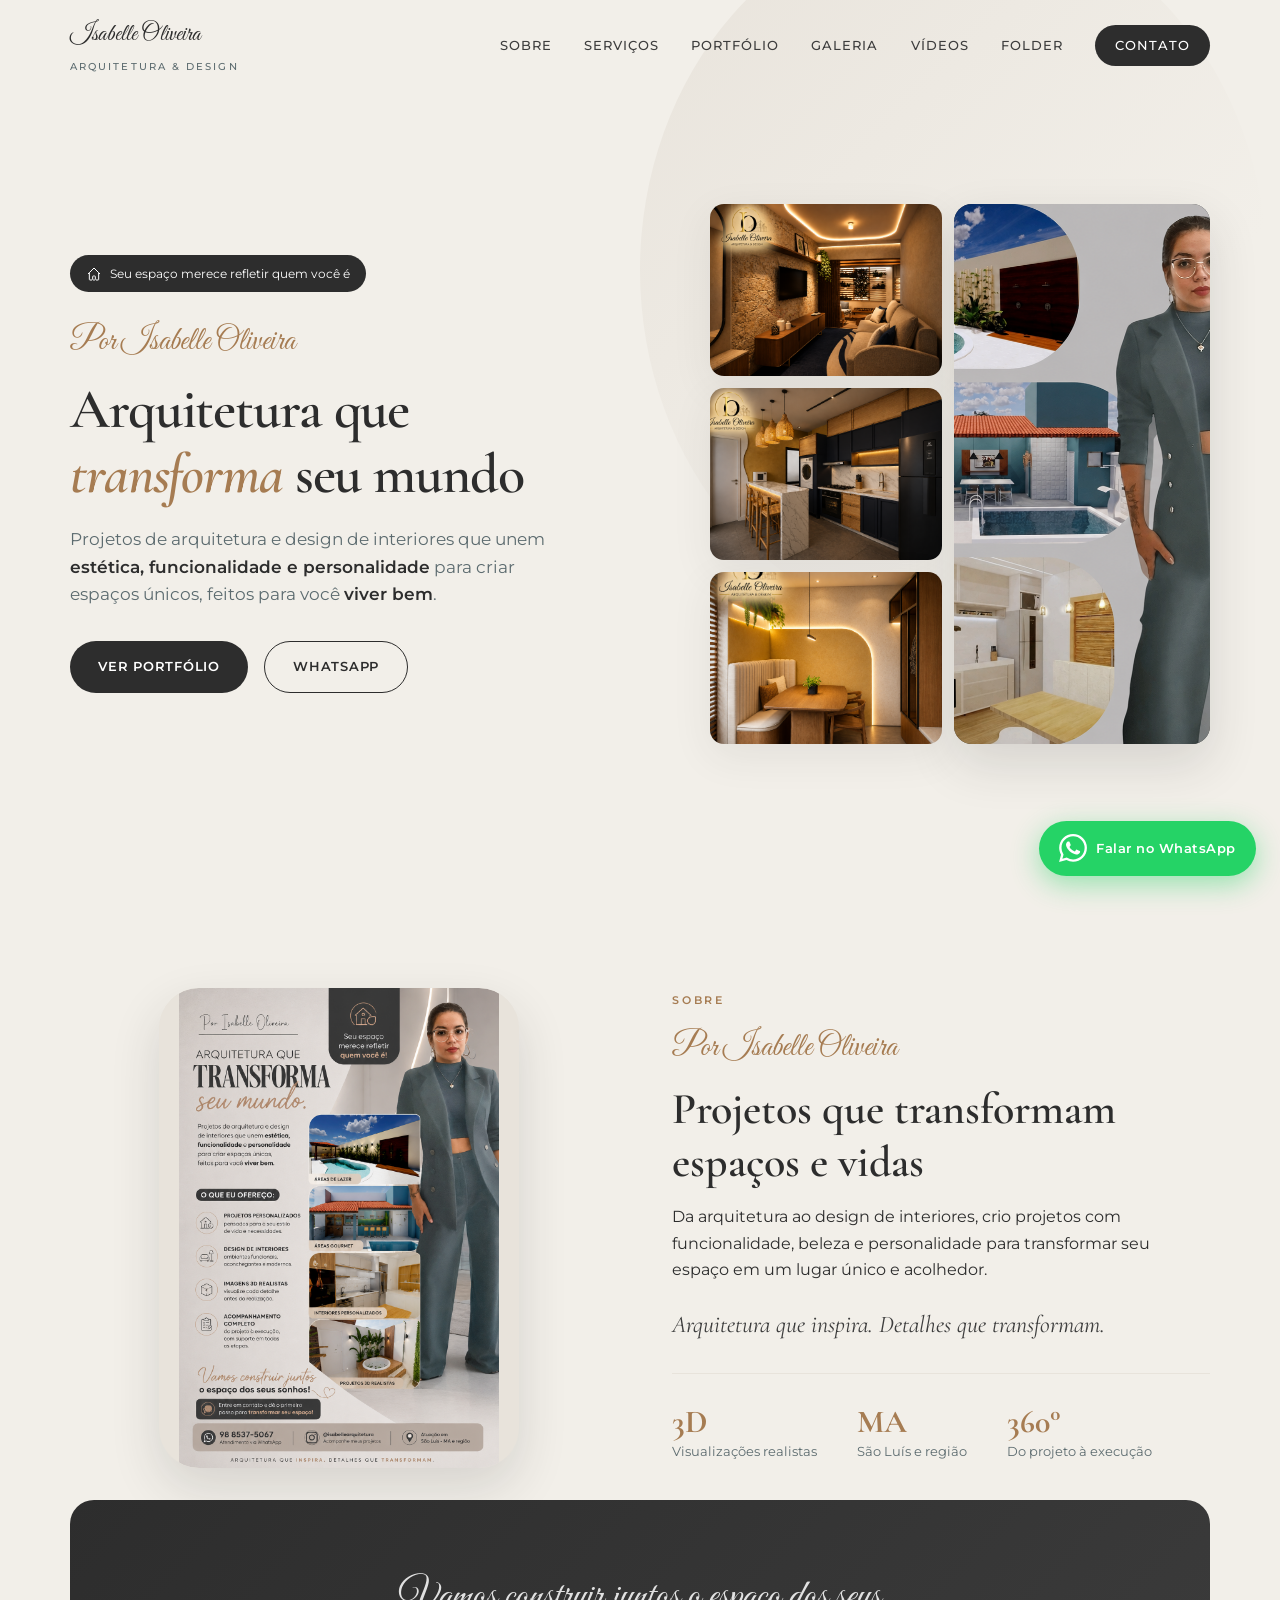
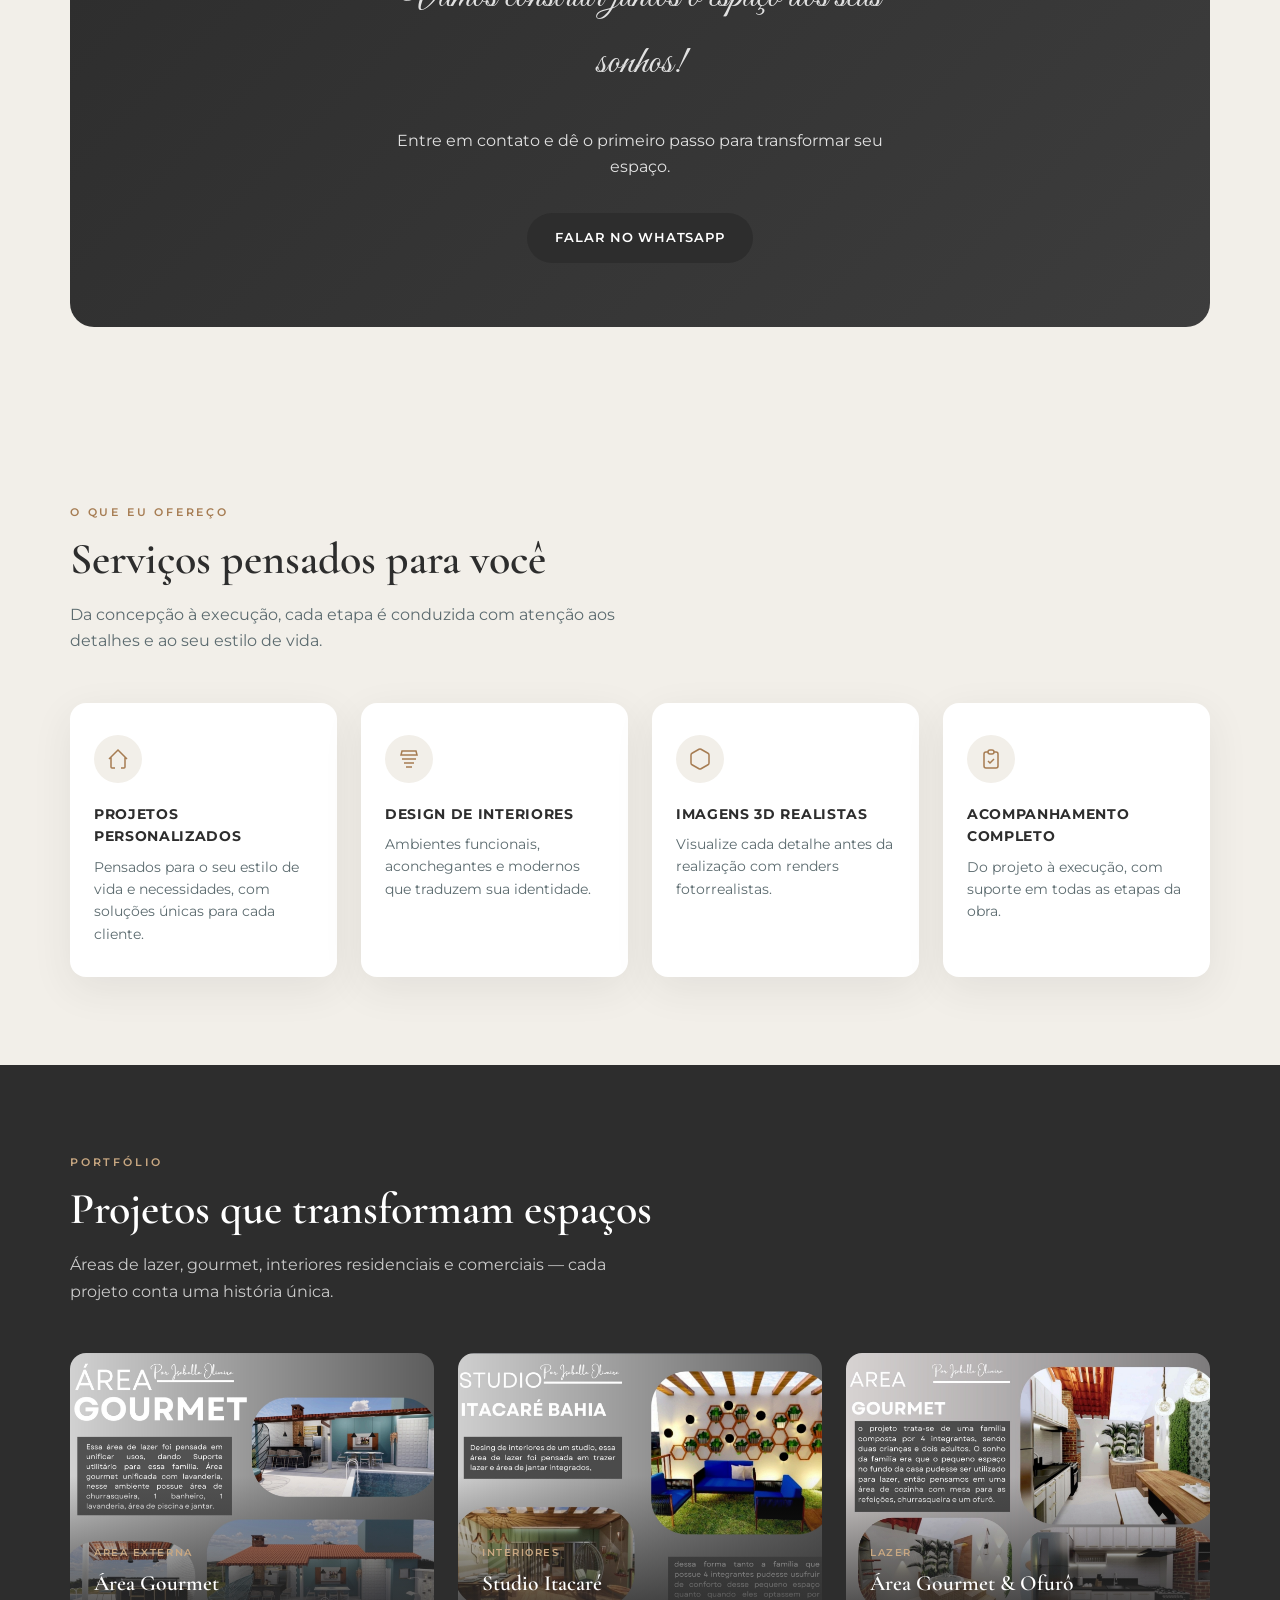
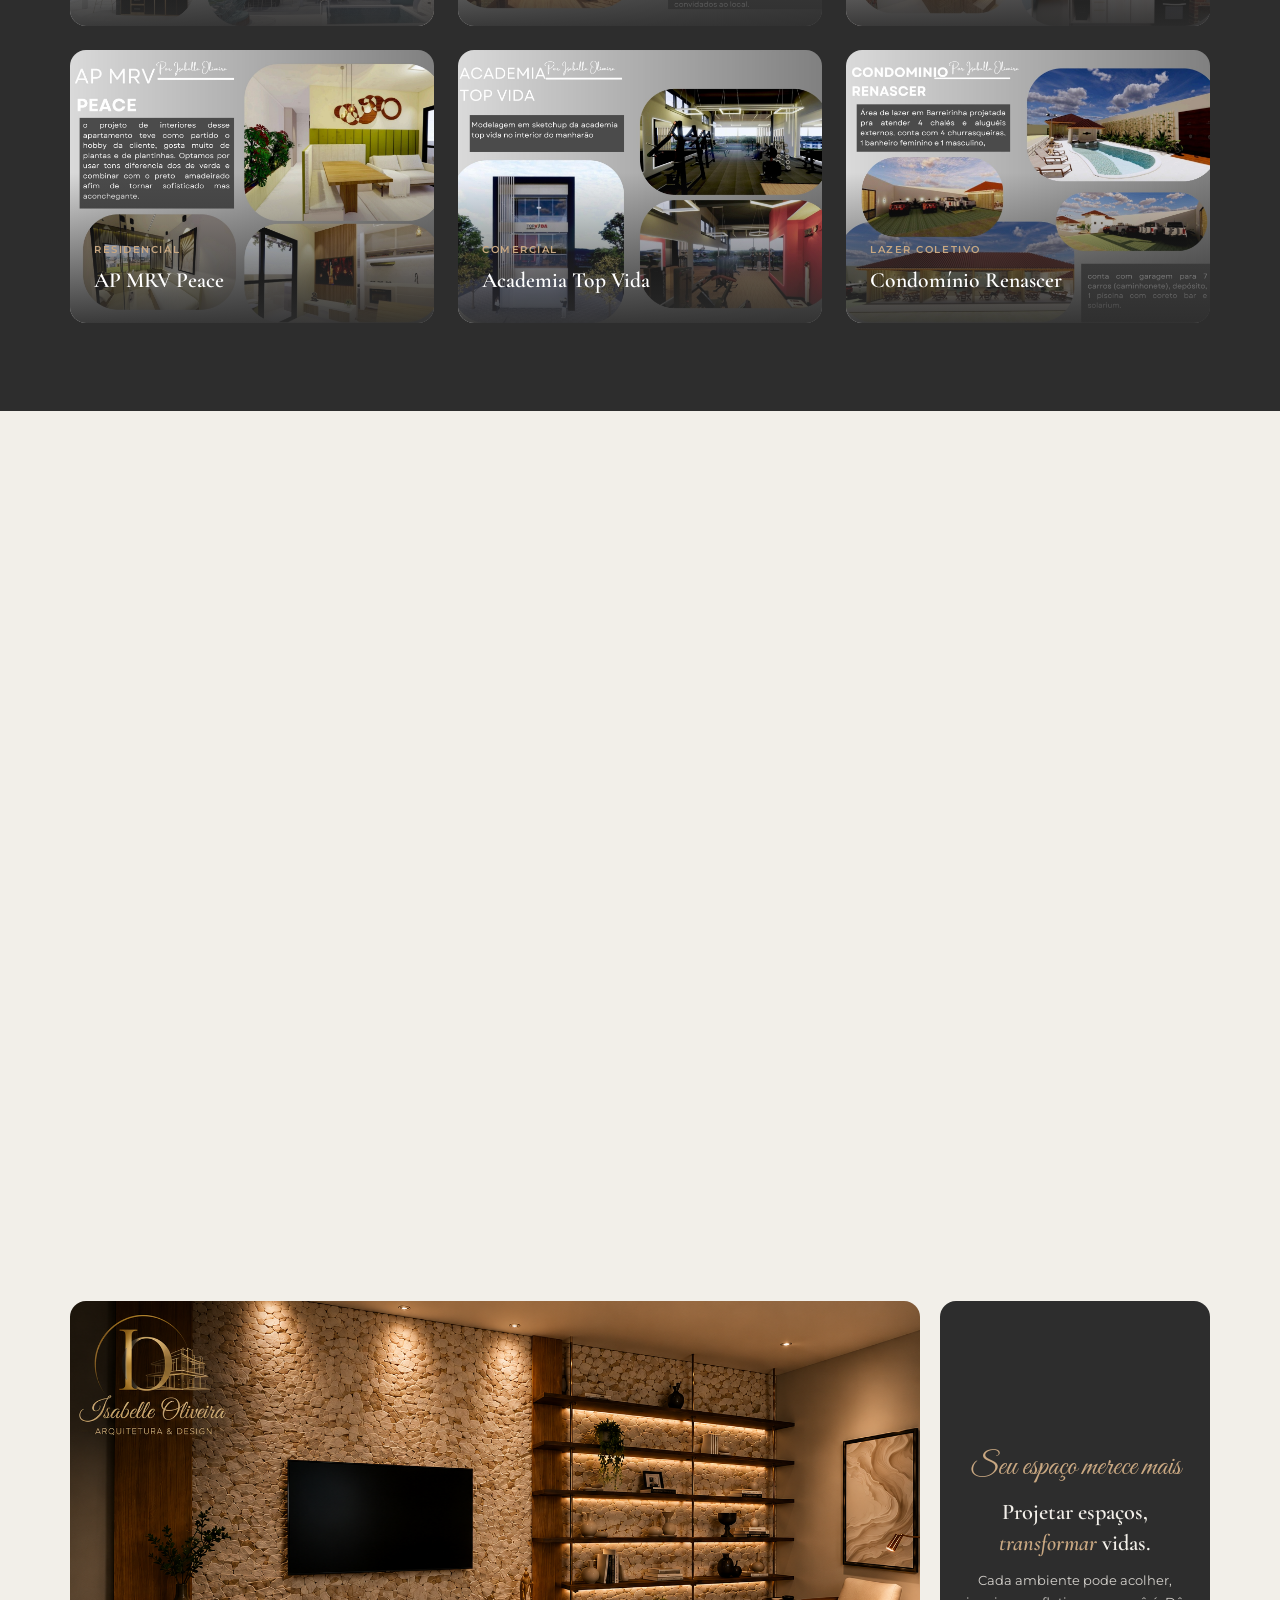
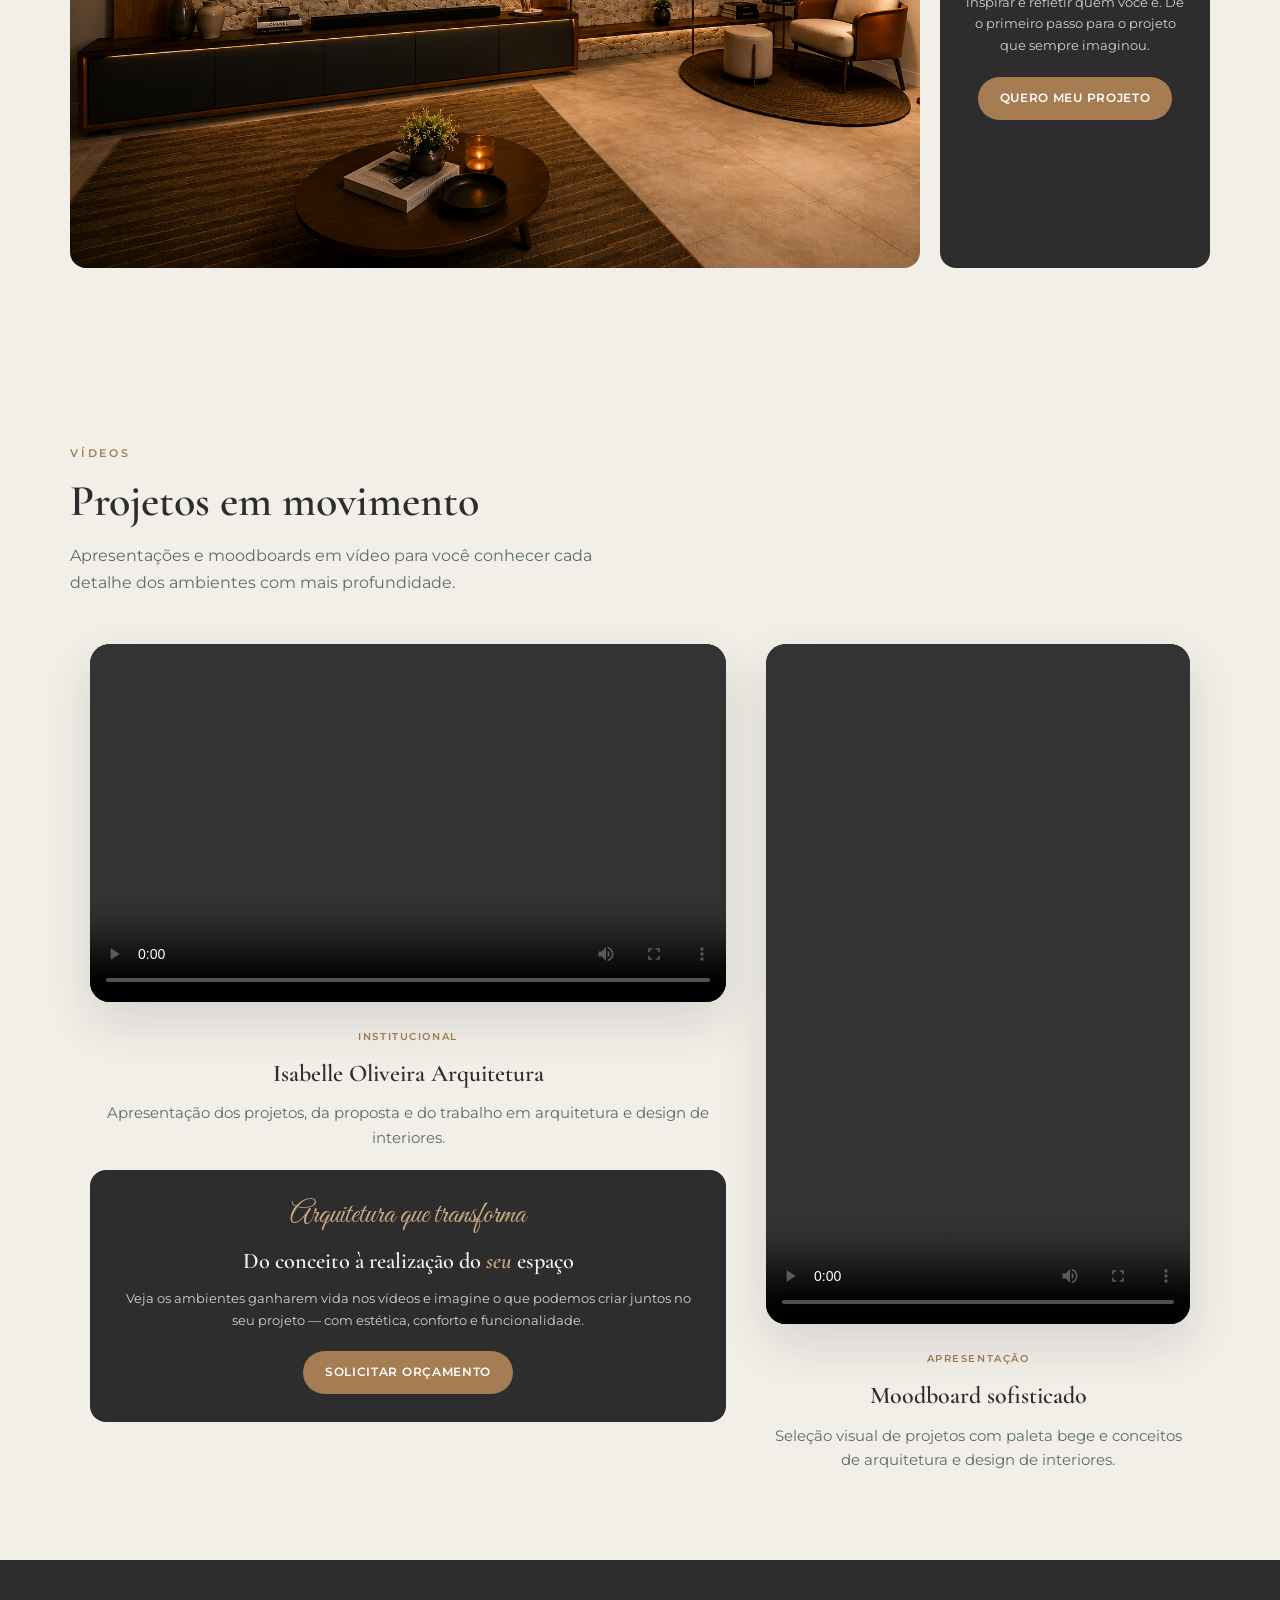
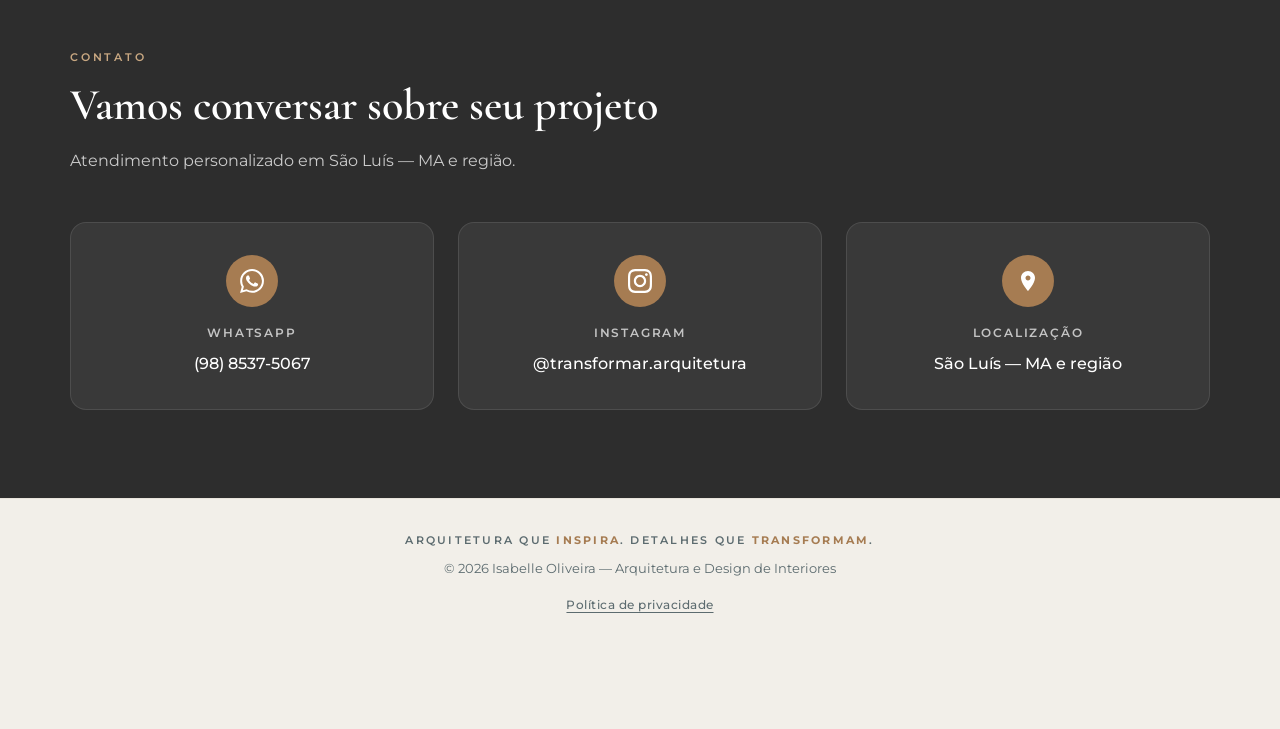
==== commit a4cf9c7c: "Melhora as posições dos vídeos" ====
--- a/index.html
+++ b/index.html
@@ -331,6 +331,7 @@
           dos ambientes com mais profundidade.
         </p>
         <div class="videos__grid">
+          <div class="videos__col videos__col--main">
           <article class="video-card video-card--landscape reveal">
             <div class="video-card__player">
               <video
@@ -350,11 +351,18 @@
                 e design de interiores.
               </p>
             </div>
-            <div class="video-card__brand reveal" aria-hidden="true">
-              <img src="imagens/logo.png" alt="">
-            </div>
-          </article>
-          <article class="video-card reveal">
+          </article>
+            <aside class="videos__quote reveal" aria-label="Chamada para ação">
+              <p class="videos__quote__script">Arquitetura que transforma</p>
+              <p class="videos__quote__title">Do conceito à realização do <em>seu</em> espaço</p>
+              <p class="videos__quote__text">
+                Veja os ambientes ganharem vida nos vídeos e imagine o que podemos
+                criar juntos no seu projeto — com estética, conforto e funcionalidade.
+              </p>
+              <a href="https://wa.me/559885375067" class="btn btn--primary videos__quote__btn" target="_blank" rel="noopener">Solicitar orçamento</a>
+            </aside>
+          </div>
+          <article class="video-card video-card--portrait reveal">
             <div class="video-card__player">
               <video
                 controls
--- a/css/style.css
+++ b/css/style.css
@@ -690,15 +690,20 @@
 /* —— Vídeos —— */
 .videos__grid {
   display: grid;
-  grid-template-columns: repeat(auto-fit, minmax(280px, 1fr));
-  gap: 2.5rem;
-  justify-items: center;
+  grid-template-columns: 1fr;
+  gap: 2rem;
   max-width: 1100px;
   margin-inline: auto;
 }
 
-.video-card--landscape {
-  max-width: 520px;
+.videos__col--main {
+  display: flex;
+  flex-direction: column;
+  gap: 1.25rem;
+}
+
+.video-card {
+  width: 100%;
 }
 
 .video-card--landscape .video-card__player {
@@ -707,24 +712,22 @@
 }
 
 .video-card--landscape .video-card__player video {
-  object-fit: contain;
-}
-
-.video-card__brand {
-  display: none;
-}
-
-.video-card {
-  width: 100%;
+  object-fit: cover;
+}
+
+.video-card--portrait {
   max-width: 380px;
+  margin-inline: auto;
+}
+
+.video-card--portrait .video-card__player {
+  aspect-ratio: 9 / 16;
+  max-height: min(72vh, 640px);
 }
 
 .video-card__player {
   position: relative;
   width: 100%;
-  aspect-ratio: 9 / 16;
-  max-height: min(72vh, 640px);
-  margin-inline: auto;
   border-radius: 20px;
   overflow: hidden;
   background: var(--charcoal);
@@ -766,36 +769,73 @@
   line-height: 1.6;
 }
 
-@media (min-width: 720px) {
+.videos__quote {
+  display: flex;
+  flex-direction: column;
+  justify-content: center;
+  gap: 0.75rem;
+  padding: 1.75rem 1.5rem;
+  background: var(--charcoal);
+  color: var(--cream);
+  border-radius: var(--radius);
+  text-align: center;
+}
+
+.videos__quote__script {
+  font-family: var(--font-script);
+  font-size: clamp(1.5rem, 3vw, 1.85rem);
+  color: var(--copper-light);
+  line-height: 1.2;
+}
+
+.videos__quote__title {
+  font-family: var(--font-serif);
+  font-size: clamp(1.15rem, 2.2vw, 1.4rem);
+  font-weight: 600;
+  line-height: 1.35;
+}
+
+.videos__quote__title em {
+  font-style: italic;
+  color: var(--copper-light);
+}
+
+.videos__quote__text {
+  font-size: 0.82rem;
+  line-height: 1.65;
+  color: rgba(242, 239, 233, 0.85);
+}
+
+.videos__quote__btn {
+  margin-top: 0.5rem;
+  align-self: center;
+  font-size: 0.72rem;
+  padding: 0.75rem 1.35rem;
+  background: var(--copper);
+  color: var(--white);
+}
+
+.videos__quote__btn:hover {
+  background: var(--copper-light);
+  color: var(--charcoal);
+}
+
+@media (min-width: 900px) {
   .videos__grid {
-    grid-template-columns: 1fr 1fr;
-    align-items: stretch;
-  }
-
-  .video-card--landscape {
-    display: flex;
-    flex-direction: column;
+    grid-template-columns: 1.2fr 0.8fr;
+    gap: 2.5rem;
+    align-items: start;
+  }
+
+  .video-card--portrait {
     max-width: none;
-    width: 100%;
-  }
-
-  .video-card--landscape .video-card__brand {
-    display: flex;
-    flex: 1;
-    align-items: center;
-    justify-content: center;
-    margin-top: 1rem;
-    padding: 1.5rem 2rem;
-    min-height: 12rem;
-    background: var(--cream-dark);
-    border-radius: var(--radius);
-  }
-
-  .video-card--landscape .video-card__brand img {
-    width: auto;
-    max-width: min(240px, 75%);
-    max-height: min(280px, 100%);
-    object-fit: contain;
+    margin-inline: 0;
+    position: sticky;
+    top: 6rem;
+  }
+
+  .video-card--portrait .video-card__player {
+    max-height: min(78vh, 680px);
   }
 }
 
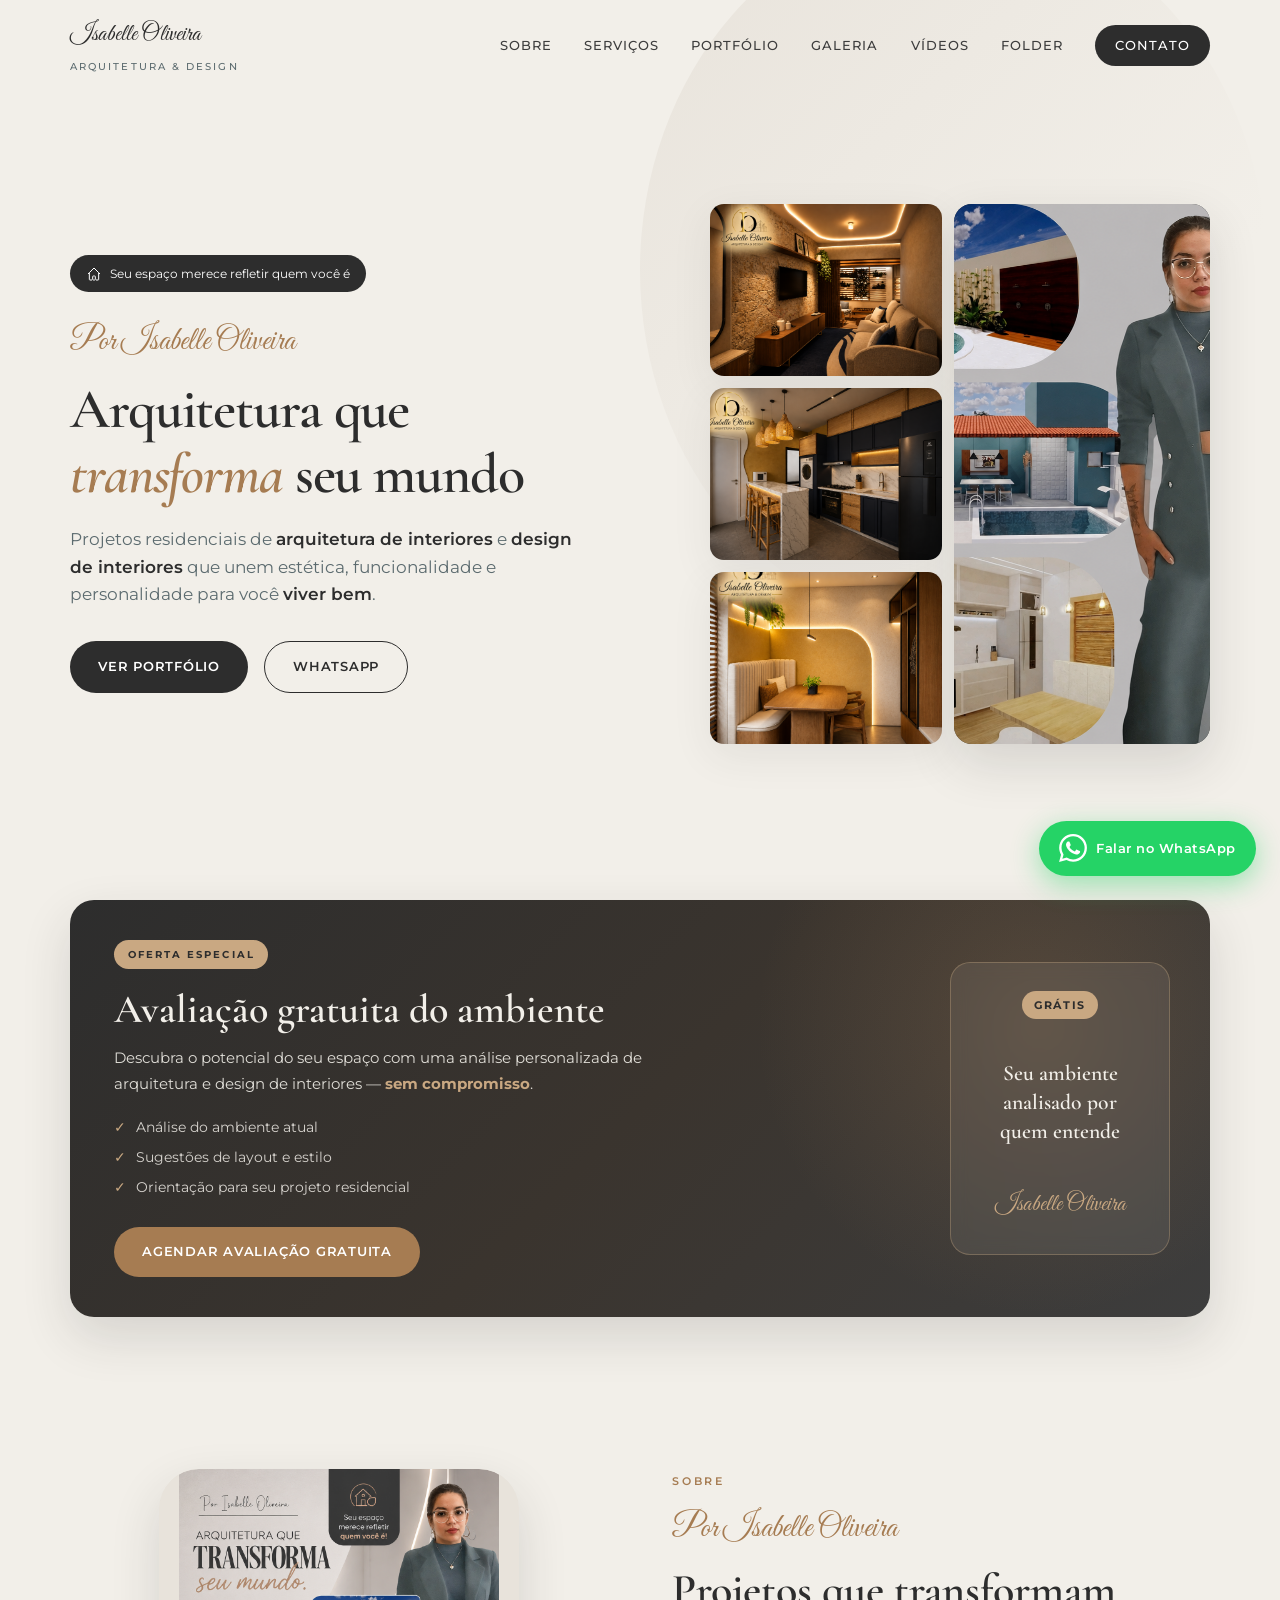
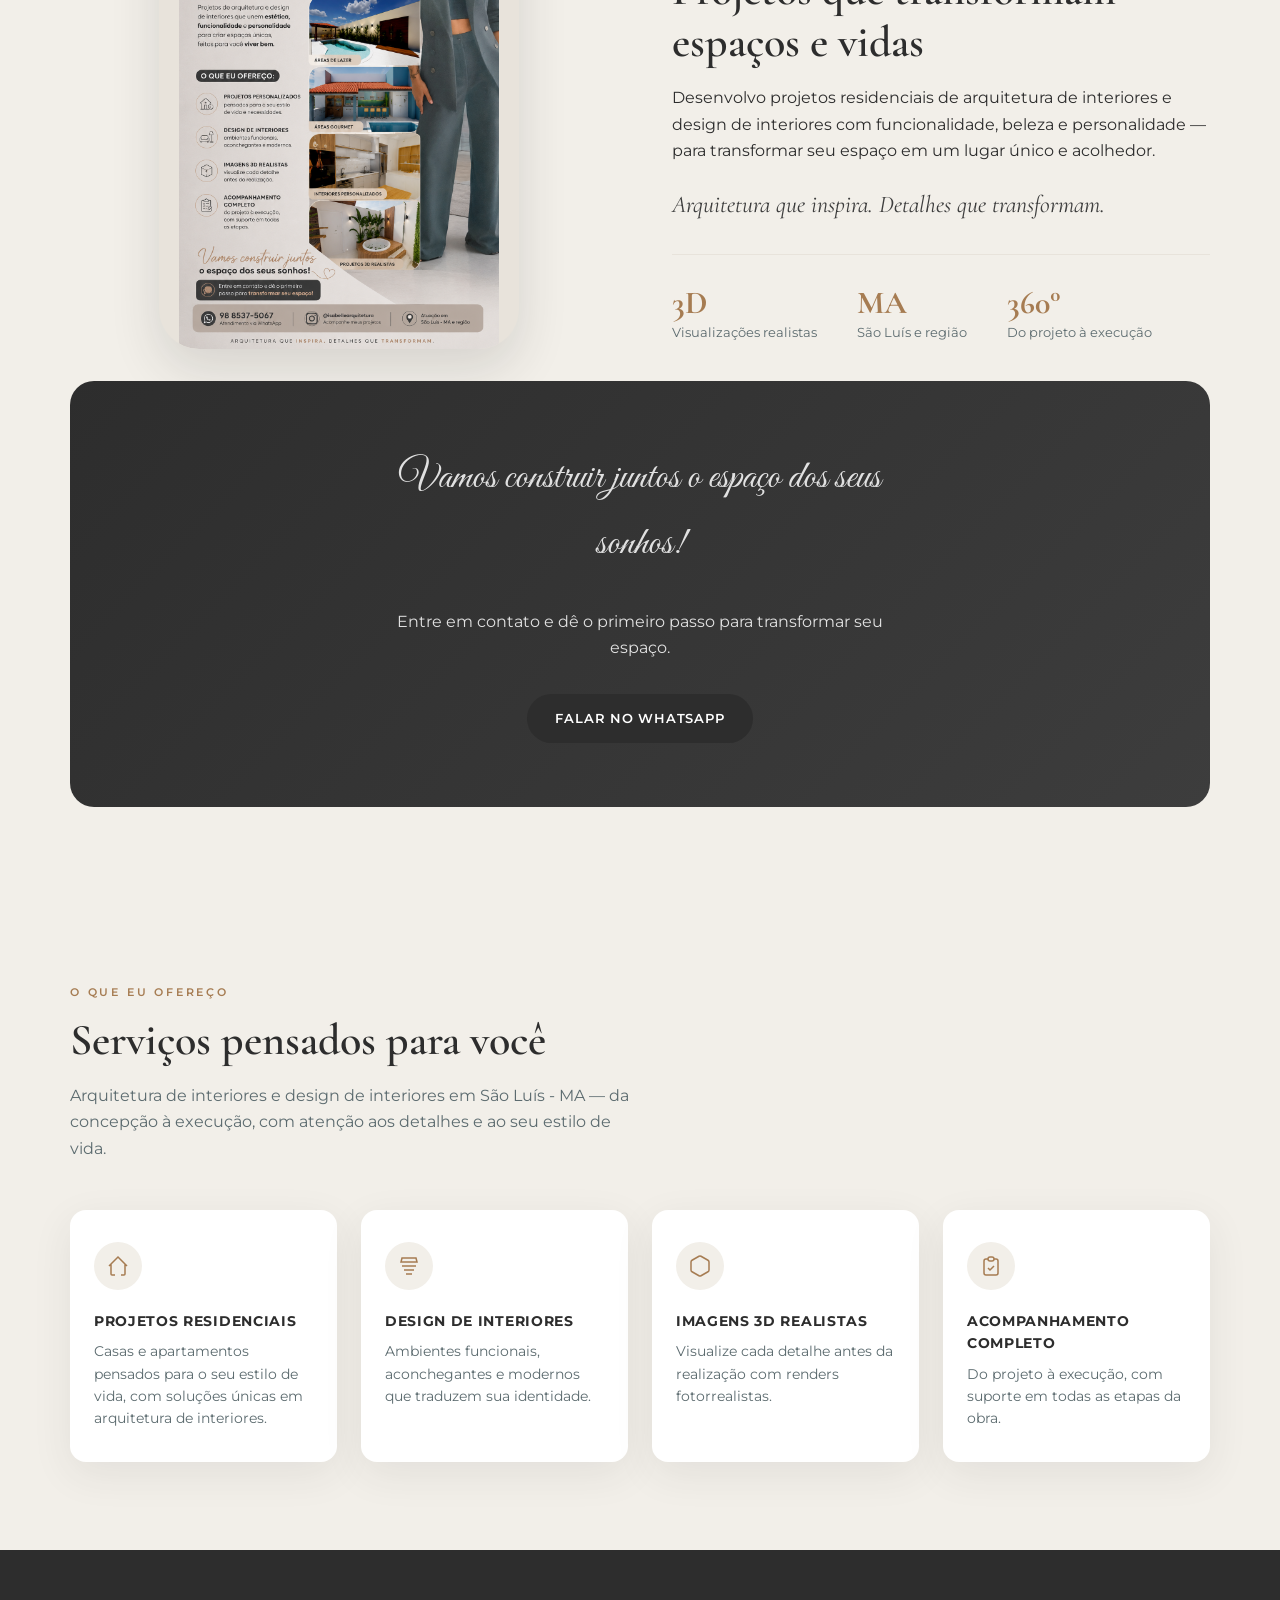
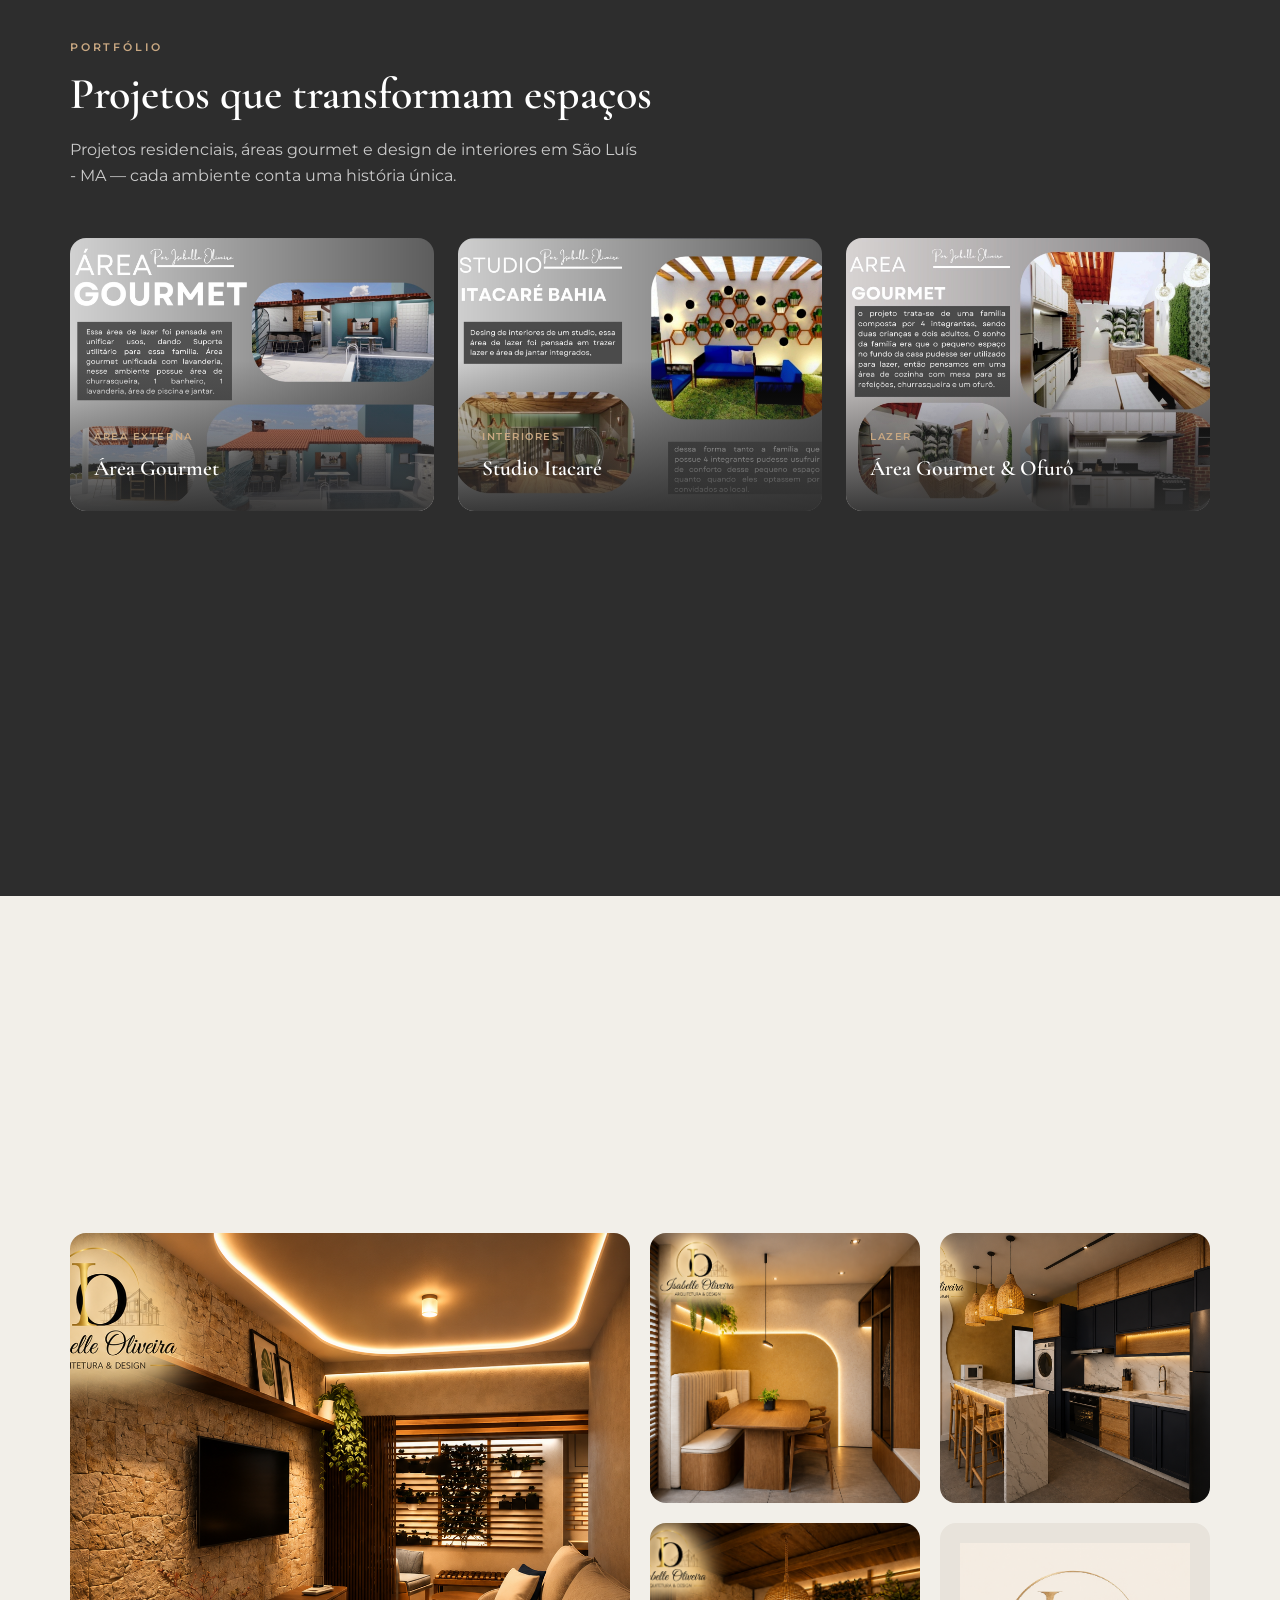
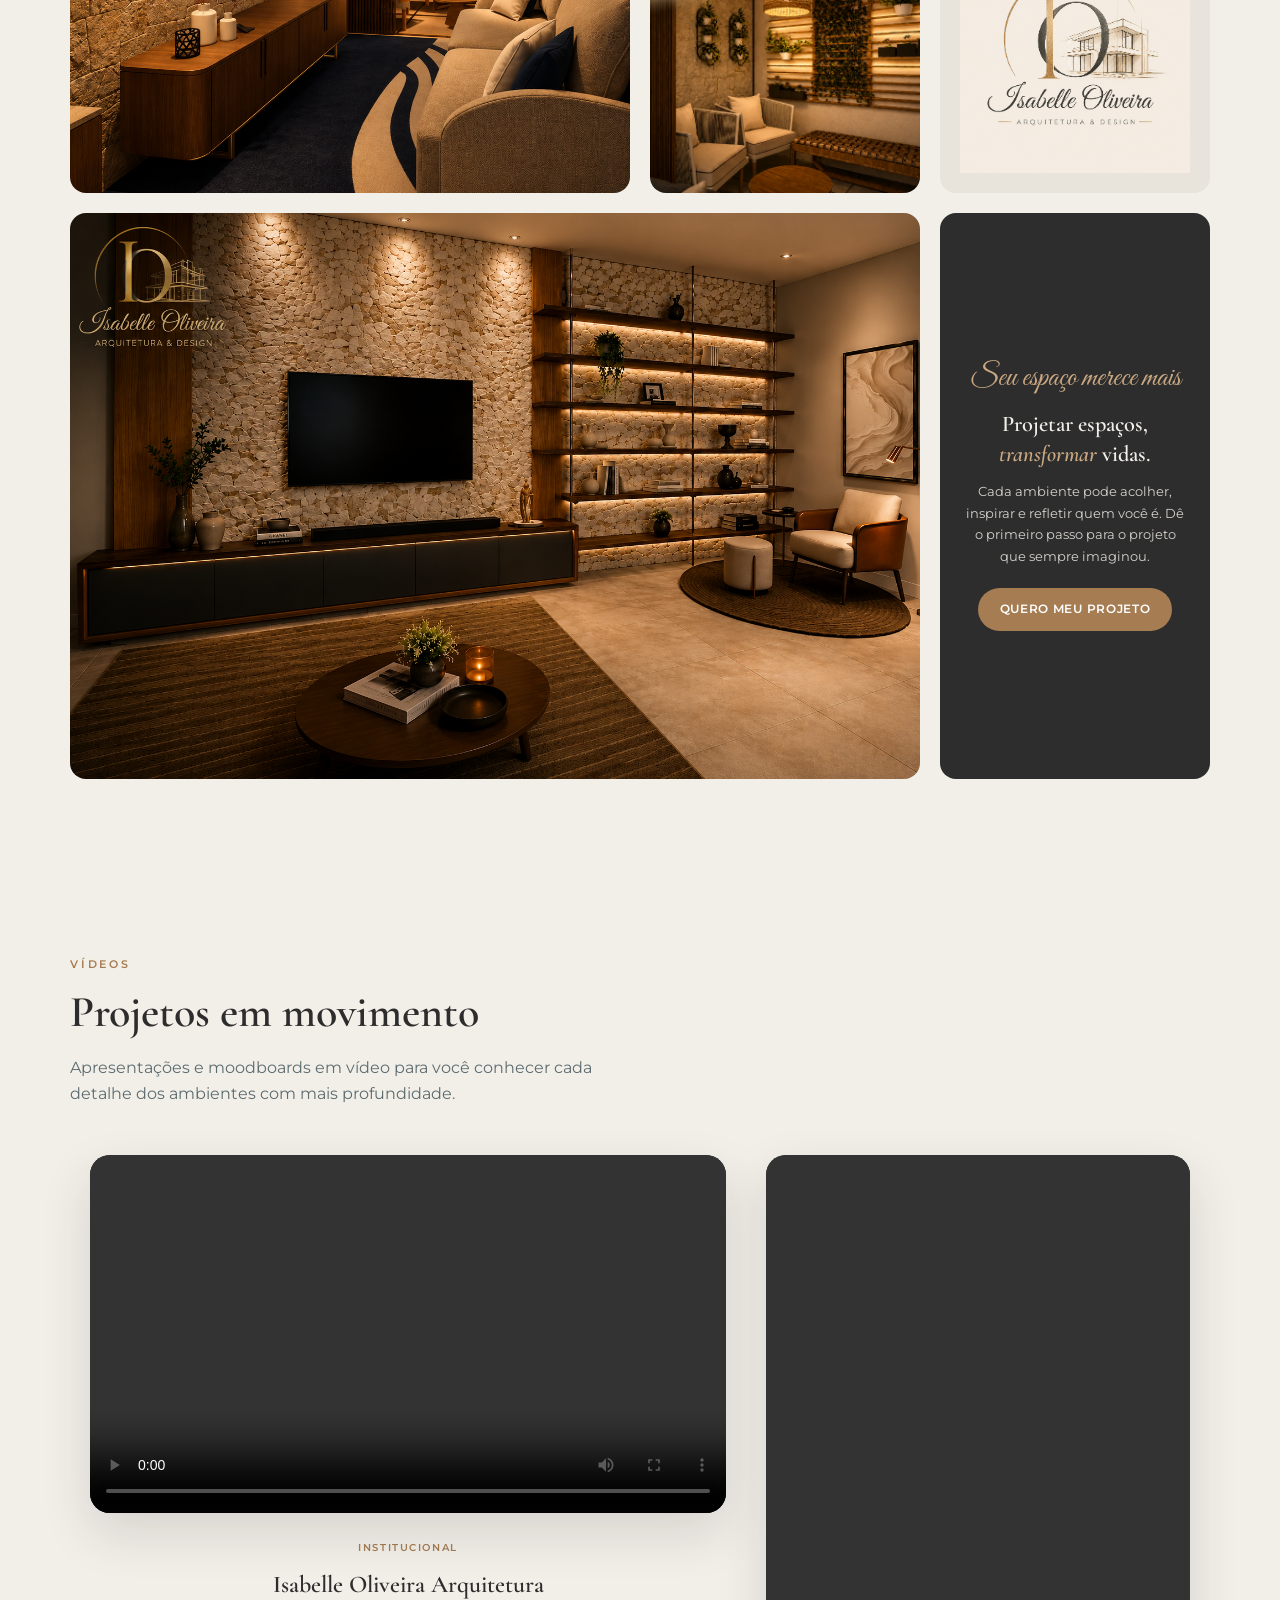
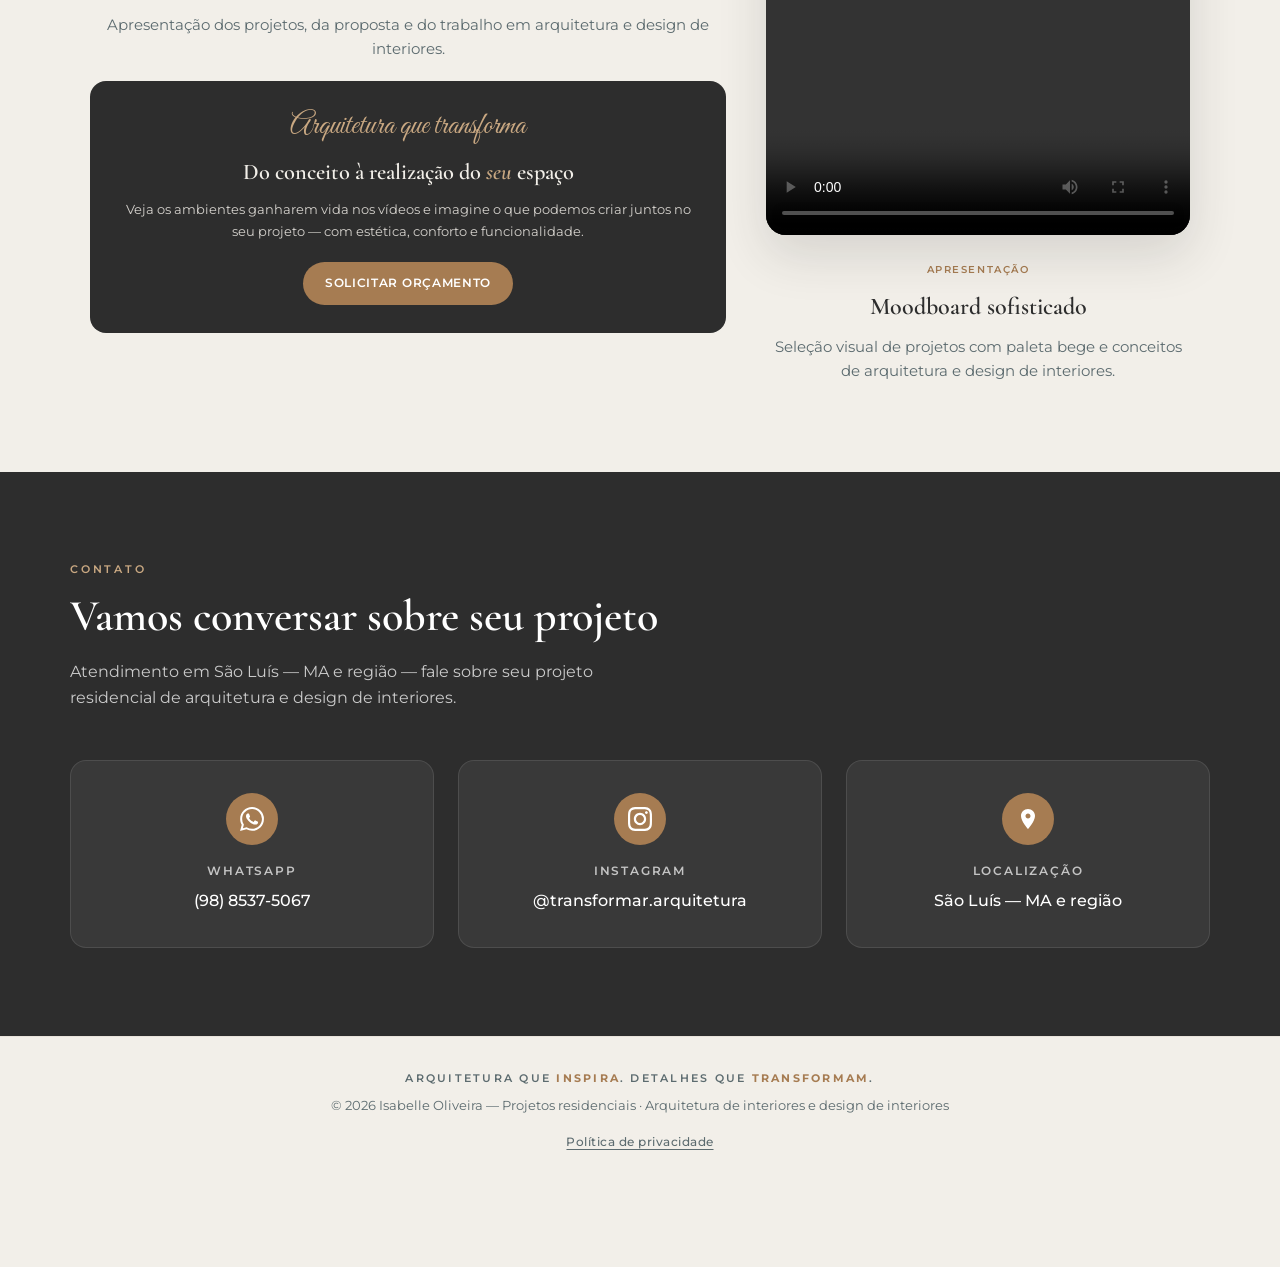
==== commit 4bb90cef: "Melhoria de Visão e SEO e também ofertas de avaliação" ====
--- a/index.html
+++ b/index.html
@@ -3,18 +3,23 @@
 <head>
   <meta charset="UTF-8">
   <meta name="viewport" content="width=device-width, initial-scale=1.0">
-  <meta name="description" content="Isabelle Oliveira — Arquitetura e Design de Interiores em São Luís, MA. Projetos personalizados, áreas gourmet, interiores e visualizações 3D.">
-  <title>Isabelle Oliveira | Arquitetura & Design de Interiores</title>
+  <meta name="description" content="Isabelle Oliveira — projetos residenciais, arquitetura de interiores e design de interiores em São Luís, MA. Visualizações 3D e acompanhamento de obra.">
+  <meta name="keywords" content="arquitetura de interiores, design de interiores, projetos residenciais, Isabelle Oliveira, arquitetura São Luís">
+  <meta name="robots" content="index, follow">
+  <meta name="author" content="Isabelle Oliveira">
+  <meta name="geo.region" content="BR-MA">
+  <meta name="geo.placename" content="São Luís">
+  <title>Isabelle Oliveira | Arquitetura de Interiores e Design — Projetos Residenciais</title>
 
   <meta property="og:type" content="website">
-  <meta property="og:title" content="Isabelle Oliveira | Arquitetura & Design de Interiores">
-  <meta property="og:description" content="Projetos de arquitetura e design de interiores que transformam espaços em São Luís — MA e região.">
+  <meta property="og:title" content="Isabelle Oliveira | Arquitetura de Interiores e Design">
+  <meta property="og:description" content="Projetos residenciais, arquitetura de interiores e design de interiores em São Luís, MA. Visualização 3D.">
   <meta property="og:image" content="imagens/015.jpeg">
   <meta property="og:image:alt" content="Sala de estar — Isabelle Oliveira Arquitetura">
   <meta property="og:locale" content="pt_BR">
   <meta name="twitter:card" content="summary_large_image">
-  <meta name="twitter:title" content="Isabelle Oliveira | Arquitetura & Design de Interiores">
-  <meta name="twitter:description" content="Projetos de arquitetura e design de interiores em São Luís — MA.">
+  <meta name="twitter:title" content="Isabelle Oliveira | Arquitetura de Interiores e Design">
+  <meta name="twitter:description" content="Projetos residenciais, arquitetura de interiores e design de interiores em São Luís, MA.">
   <meta name="twitter:image" content="imagens/015.jpeg">
 
   <link rel="icon" href="favicon.svg" type="image/svg+xml">
@@ -24,6 +29,34 @@
   <link rel="preconnect" href="https://fonts.gstatic.com" crossorigin>
   <link href="https://fonts.googleapis.com/css2?family=Cormorant+Garamond:ital,wght@0,500;0,600;1,500&family=Great+Vibes&family=Montserrat:wght@400;500;600;700&display=swap" rel="stylesheet">
   <link rel="stylesheet" href="css/style.css">
+  <script type="application/ld+json">
+  {
+    "@context": "https://schema.org",
+    "@type": "ProfessionalService",
+    "name": "Isabelle Oliveira — Arquitetura e Design de Interiores",
+    "description": "Projetos residenciais, arquitetura de interiores e design de interiores em São Luís, MA.",
+    "image": "imagens/015.jpeg",
+    "telephone": "+55-98-8537-5067",
+    "address": {
+      "@type": "PostalAddress",
+      "addressLocality": "São Luís",
+      "addressRegion": "MA",
+      "addressCountry": "BR"
+    },
+    "areaServed": {
+      "@type": "City",
+      "name": "São Luís"
+    },
+    "knowsAbout": [
+      "Arquitetura de interiores",
+      "Design de interiores",
+      "Projetos residenciais"
+    ],
+    "sameAs": [
+      "https://instagram.com/transformar.arquitetura"
+    ]
+  }
+  </script>
 </head>
 <body>
 
@@ -61,9 +94,9 @@
         <p class="hero__script">Por Isabelle Oliveira</p>
         <h1>Arquitetura que <em>transforma</em> seu mundo</h1>
         <p class="hero__text">
-          Projetos de arquitetura e design de interiores que unem
-          <strong>estética, funcionalidade e personalidade</strong> para criar espaços únicos,
-          feitos para você <strong>viver bem</strong>.
+          Projetos residenciais de <strong>arquitetura de interiores</strong> e
+          <strong>design de interiores</strong> que unem
+          estética, funcionalidade e personalidade para você <strong>viver bem</strong>.
         </p>
         <div class="hero__actions">
           <a href="#portfolio" class="btn btn--primary">Ver portfólio</a>
@@ -82,7 +115,40 @@
             <img src="imagens/012.jpeg" alt="Área de jantar" loading="eager">
           </figure>
           <div class="hero__portrait-box">
-            <img src="imagens/001.jpg" alt="Isabelle Oliveira — Arquiteta e Designer de Interiores" class="hero__portrait" loading="eager">
+            <img src="imagens/001.jpg" alt="Isabelle Oliveira — arquitetura de interiores e design de interiores" class="hero__portrait" loading="eager">
+          </div>
+        </div>
+      </div>
+    </section>
+
+    <!-- Anúncio — Avaliação gratuita -->
+    <section class="promo" aria-label="Oferta: avaliação gratuita do ambiente">
+      <div class="container promo__inner reveal">
+        <div class="promo__content">
+          <span class="promo__badge">Oferta especial</span>
+          <h2 class="promo__title">Avaliação gratuita do ambiente</h2>
+          <p class="promo__text">
+            Descubra o potencial do seu espaço com uma análise personalizada de arquitetura
+            e design de interiores — <strong>sem compromisso</strong>.
+          </p>
+          <ul class="promo__benefits">
+            <li>Análise do ambiente atual</li>
+            <li>Sugestões de layout e estilo</li>
+            <li>Orientação para seu projeto residencial</li>
+          </ul>
+          <a
+            href="https://wa.me/559885375067?text=Ol%C3%A1%20Isabelle%2C%20gostaria%20de%20solicitar%20a%20avalia%C3%A7%C3%A3o%20gratuita%20do%20meu%20ambiente."
+            class="btn btn--primary promo__btn"
+            target="_blank"
+            rel="noopener">
+            Agendar avaliação gratuita
+          </a>
+        </div>
+        <div class="promo__visual" aria-hidden="true">
+          <div class="promo__card">
+            <span class="promo__card__label">Grátis</span>
+            <p class="promo__card__title">Seu ambiente<br>analisado por<br>quem entende</p>
+            <p class="promo__card__brand">Isabelle Oliveira</p>
           </div>
         </div>
       </div>
@@ -99,8 +165,8 @@
           <p class="about__script">Por Isabelle Oliveira</p>
           <h2 class="section__title">Projetos que transformam espaços e vidas</h2>
           <p>
-            Da arquitetura ao design de interiores, crio projetos com funcionalidade,
-            beleza e personalidade para transformar seu espaço em um lugar único e acolhedor.
+            Desenvolvo projetos residenciais de arquitetura de interiores e design de interiores
+            com funcionalidade, beleza e personalidade — para transformar seu espaço em um lugar único e acolhedor.
           </p>
           <blockquote class="about__quote">
             Arquitetura que inspira. Detalhes que transformam.
@@ -138,8 +204,8 @@
         <p class="section__label reveal">O que eu ofereço</p>
         <h2 class="section__title reveal">Serviços pensados para você</h2>
         <p class="section__intro reveal">
-          Da concepção à execução, cada etapa é conduzida com atenção aos detalhes
-          e ao seu estilo de vida.
+          Arquitetura de interiores e design de interiores em São Luís - MA — da concepção à execução,
+          com atenção aos detalhes e ao seu estilo de vida.
         </p>
         <div class="services__grid">
           <article class="service-card reveal">
@@ -148,8 +214,8 @@
                 <path d="M3 12l2-2m0 0l7-7 7 7M5 10v10a1 1 0 001 1h3m10-11l2 2m-2-2v10a1 1 0 01-1 1h-3"/>
               </svg>
             </div>
-            <h3>Projetos personalizados</h3>
-            <p>Pensados para o seu estilo de vida e necessidades, com soluções únicas para cada cliente.</p>
+            <h3>Projetos residenciais</h3>
+            <p>Casas e apartamentos pensados para o seu estilo de vida, com soluções únicas em arquitetura de interiores.</p>
           </article>
           <article class="service-card reveal">
             <div class="service-card__icon" aria-hidden="true">
@@ -188,8 +254,8 @@
         <p class="section__label reveal">Portfólio</p>
         <h2 class="section__title reveal">Projetos que transformam espaços</h2>
         <p class="section__intro reveal">
-          Áreas de lazer, gourmet, interiores residenciais e comerciais —
-          cada projeto conta uma história única.
+          Projetos residenciais, áreas gourmet e design de interiores em São Luís - MA —
+          cada ambiente conta uma história única.
         </p>
         <div class="portfolio__grid">
           <article class="project-card reveal"
@@ -279,8 +345,8 @@
         <p class="section__label reveal">Galeria</p>
         <h2 class="section__title reveal">Interiores que inspiram</h2>
         <p class="section__intro reveal">
-          Detalhes em madeira, iluminação cuidadosa e materiais naturais
-          em ambientes acolhedores e contemporâneos.
+          Galeria de arquitetura de interiores e design de interiores — detalhes em madeira,
+          iluminação cuidadosa e materiais naturais em projetos residenciais.
         </p>
         <p class="gallery__hint reveal">Clique nas fotos para ampliar</p>
         <div class="gallery__grid">
@@ -392,7 +458,7 @@
         <p class="section__label reveal">Contato</p>
         <h2 class="section__title reveal">Vamos conversar sobre seu projeto</h2>
         <p class="section__intro reveal">
-          Atendimento personalizado em São Luís — MA e região.
+          Atendimento em São Luís — MA e região — fale sobre seu projeto residencial de arquitetura e design de interiores.
         </p>
         <div class="contact__grid">
           <article class="contact-card reveal">
@@ -426,7 +492,7 @@
       <p class="footer__tagline">
         Arquitetura que <strong>inspira</strong>. Detalhes que <strong>transformam</strong>.
       </p>
-      <p class="footer__copy">© 2026 Isabelle Oliveira — Arquitetura e Design de Interiores</p>
+      <p class="footer__copy">© 2026 Isabelle Oliveira — Projetos residenciais · Arquitetura de interiores e design de interiores</p>
       <nav class="footer__links" aria-label="Links legais">
         <a href="privacidade.html">Política de privacidade</a>
       </nav>
--- a/css/style.css
+++ b/css/style.css
@@ -907,6 +907,169 @@
   color: var(--slate);
 }
 
+/* —— Anúncio / Promo —— */
+.promo {
+  padding: 0 0 4rem;
+}
+
+.promo__inner {
+  display: grid;
+  grid-template-columns: 1fr auto;
+  gap: 2.5rem;
+  align-items: center;
+  padding: 2.5rem 2.5rem 2.5rem 2.75rem;
+  background: linear-gradient(135deg, var(--charcoal) 0%, #3a342e 50%, var(--charcoal-soft) 100%);
+  border-radius: 24px;
+  color: var(--cream);
+  box-shadow: var(--shadow-hover);
+  position: relative;
+  overflow: hidden;
+}
+
+.promo__inner::before {
+  content: "";
+  position: absolute;
+  top: -40%;
+  right: -10%;
+  width: 50%;
+  height: 140%;
+  background: radial-gradient(ellipse, rgba(166, 124, 82, 0.25) 0%, transparent 70%);
+  pointer-events: none;
+}
+
+.promo__content {
+  position: relative;
+  z-index: 1;
+}
+
+.promo__badge {
+  display: inline-block;
+  font-size: 0.65rem;
+  font-weight: 700;
+  letter-spacing: 0.2em;
+  text-transform: uppercase;
+  color: var(--charcoal);
+  background: var(--copper-light);
+  padding: 0.35rem 0.85rem;
+  border-radius: var(--radius-pill);
+  margin-bottom: 1rem;
+}
+
+.promo__title {
+  font-family: var(--font-serif);
+  font-size: clamp(1.75rem, 4vw, 2.5rem);
+  font-weight: 600;
+  line-height: 1.2;
+  margin-bottom: 0.75rem;
+}
+
+.promo__text {
+  font-size: 0.95rem;
+  line-height: 1.7;
+  color: rgba(242, 239, 233, 0.9);
+  max-width: 36rem;
+  margin-bottom: 1.25rem;
+}
+
+.promo__text strong {
+  color: var(--copper-light);
+}
+
+.promo__benefits {
+  list-style: none;
+  margin-bottom: 1.75rem;
+}
+
+.promo__benefits li {
+  position: relative;
+  padding-left: 1.35rem;
+  font-size: 0.88rem;
+  color: rgba(242, 239, 233, 0.85);
+  margin-bottom: 0.4rem;
+}
+
+.promo__benefits li::before {
+  content: "✓";
+  position: absolute;
+  left: 0;
+  color: var(--copper-light);
+  font-weight: 700;
+}
+
+.promo__btn {
+  background: var(--copper);
+  color: var(--white);
+}
+
+.promo__btn:hover {
+  background: var(--copper-light);
+  color: var(--charcoal);
+}
+
+.promo__visual {
+  position: relative;
+  z-index: 1;
+  flex-shrink: 0;
+}
+
+.promo__card {
+  width: min(220px, 28vw);
+  aspect-ratio: 3 / 4;
+  padding: 1.75rem 1.25rem;
+  background: rgba(242, 239, 233, 0.08);
+  border: 1px solid rgba(201, 168, 130, 0.35);
+  border-radius: 20px;
+  display: flex;
+  flex-direction: column;
+  justify-content: space-between;
+  text-align: center;
+  backdrop-filter: blur(8px);
+}
+
+.promo__card__label {
+  align-self: center;
+  font-size: 0.7rem;
+  font-weight: 700;
+  letter-spacing: 0.15em;
+  text-transform: uppercase;
+  color: var(--charcoal);
+  background: var(--copper-light);
+  padding: 0.3rem 0.75rem;
+  border-radius: var(--radius-pill);
+}
+
+.promo__card__title {
+  font-family: var(--font-serif);
+  font-size: 1.35rem;
+  font-weight: 600;
+  line-height: 1.35;
+  color: var(--cream);
+}
+
+.promo__card__brand {
+  font-family: var(--font-script);
+  font-size: 1.5rem;
+  color: var(--copper-light);
+}
+
+@media (max-width: 768px) {
+  .promo__inner {
+    grid-template-columns: 1fr;
+    padding: 2rem 1.5rem;
+    text-align: center;
+  }
+
+  .promo__benefits {
+    text-align: left;
+    max-width: 20rem;
+    margin-inline: auto;
+  }
+
+  .promo__visual {
+    display: none;
+  }
+}
+
 /* —— CTA —— */
 .cta {
   text-align: center;
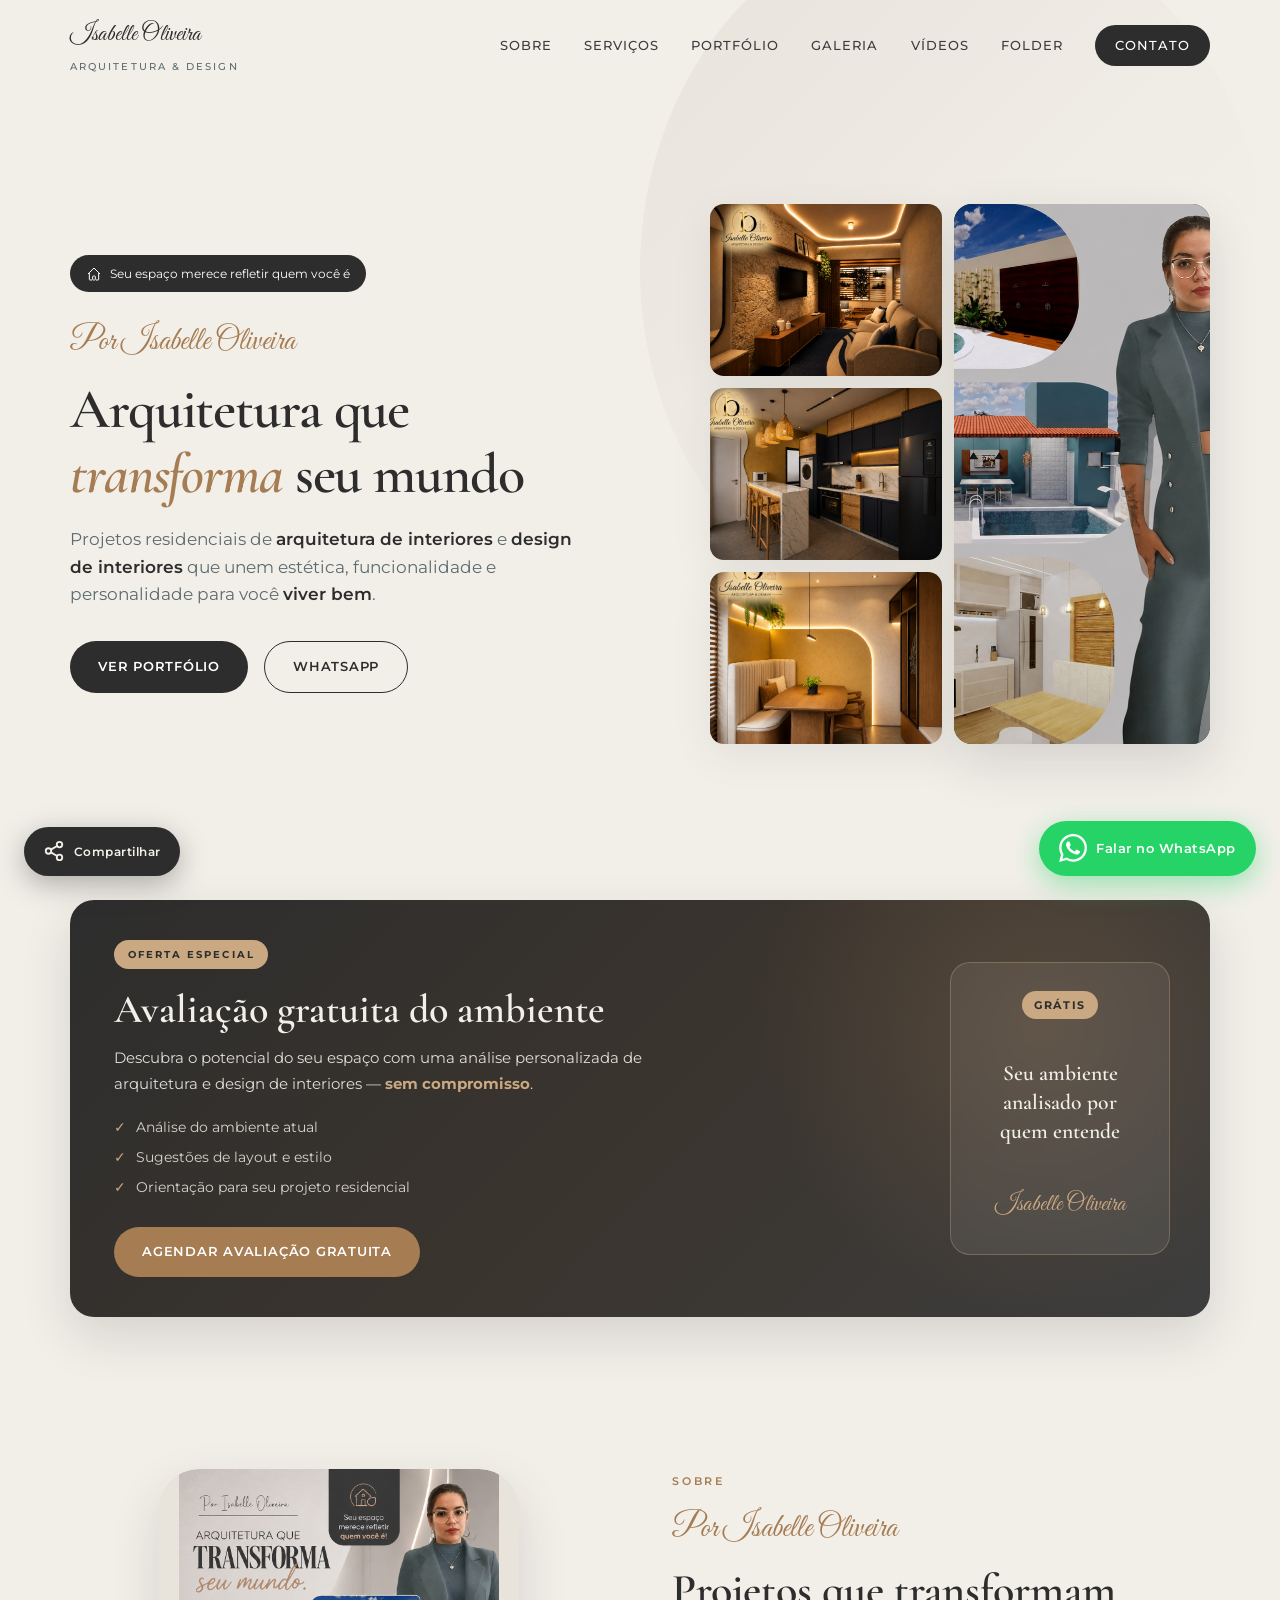
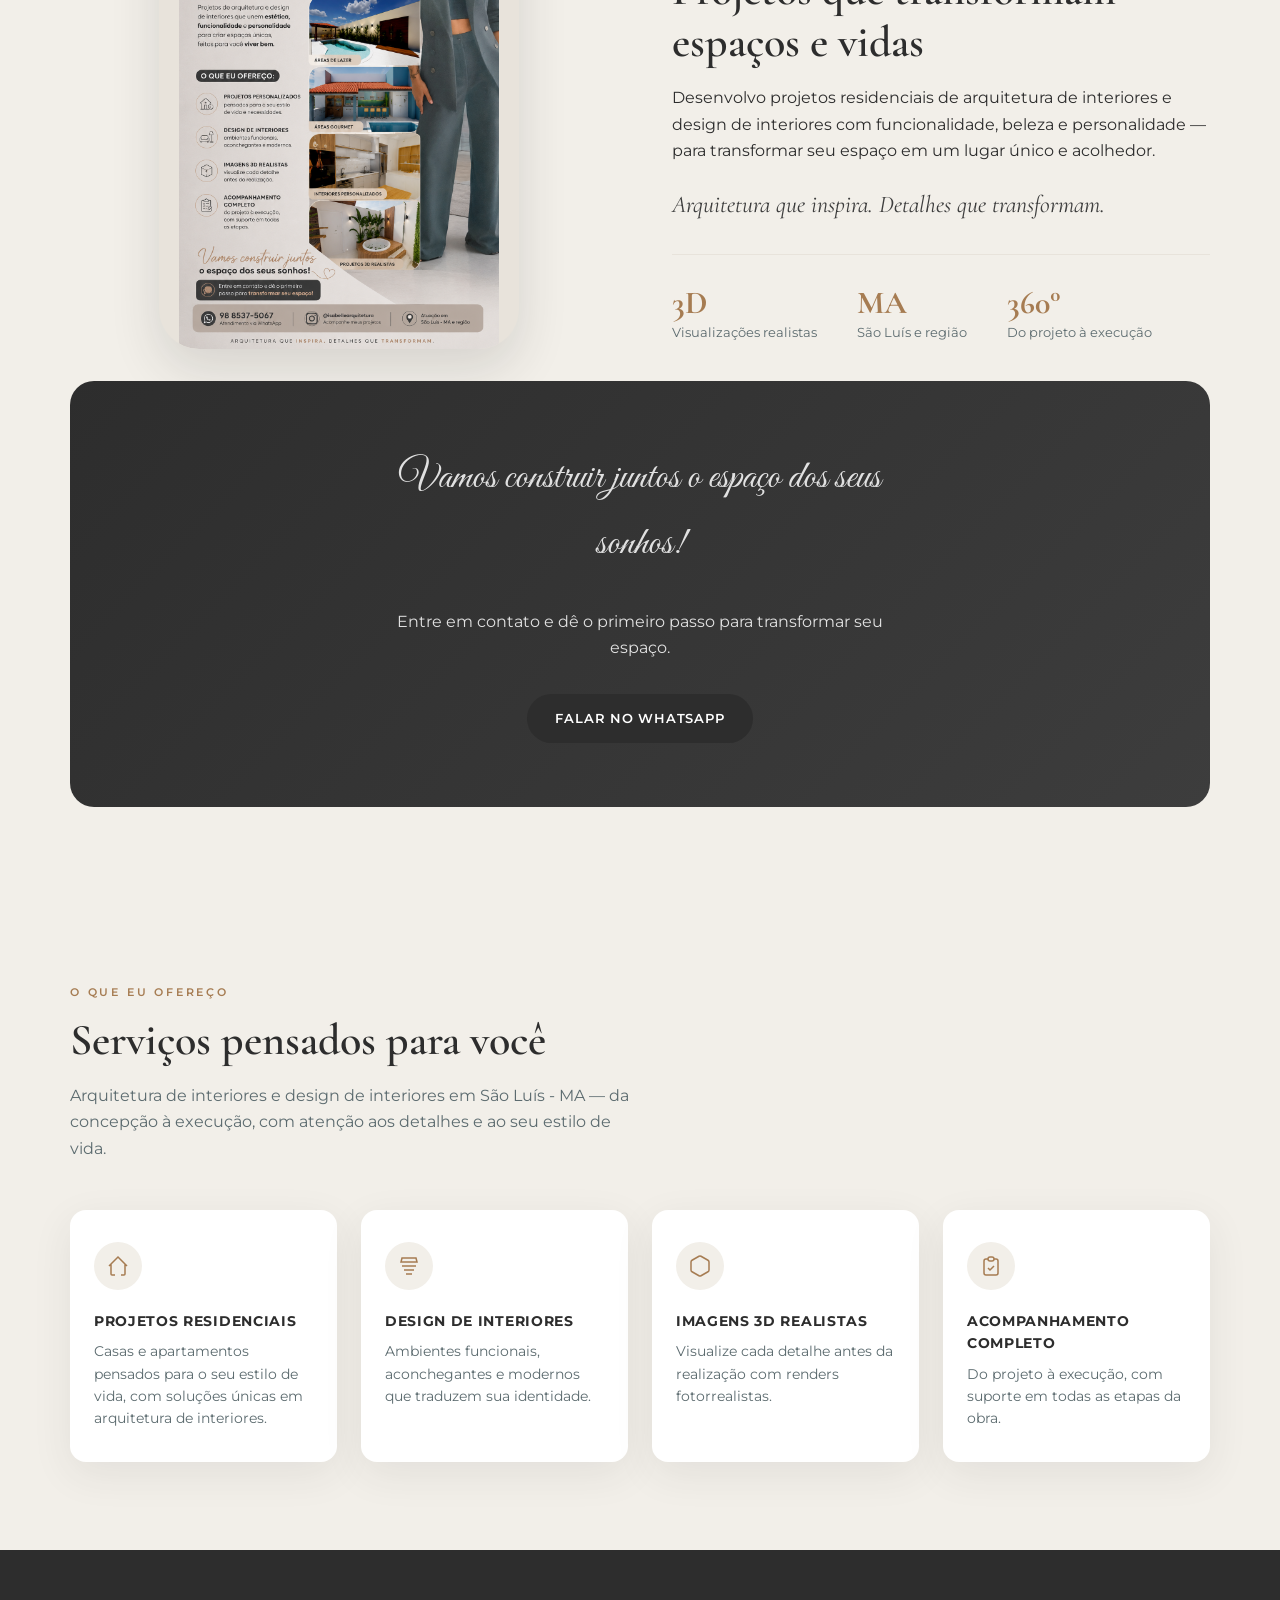
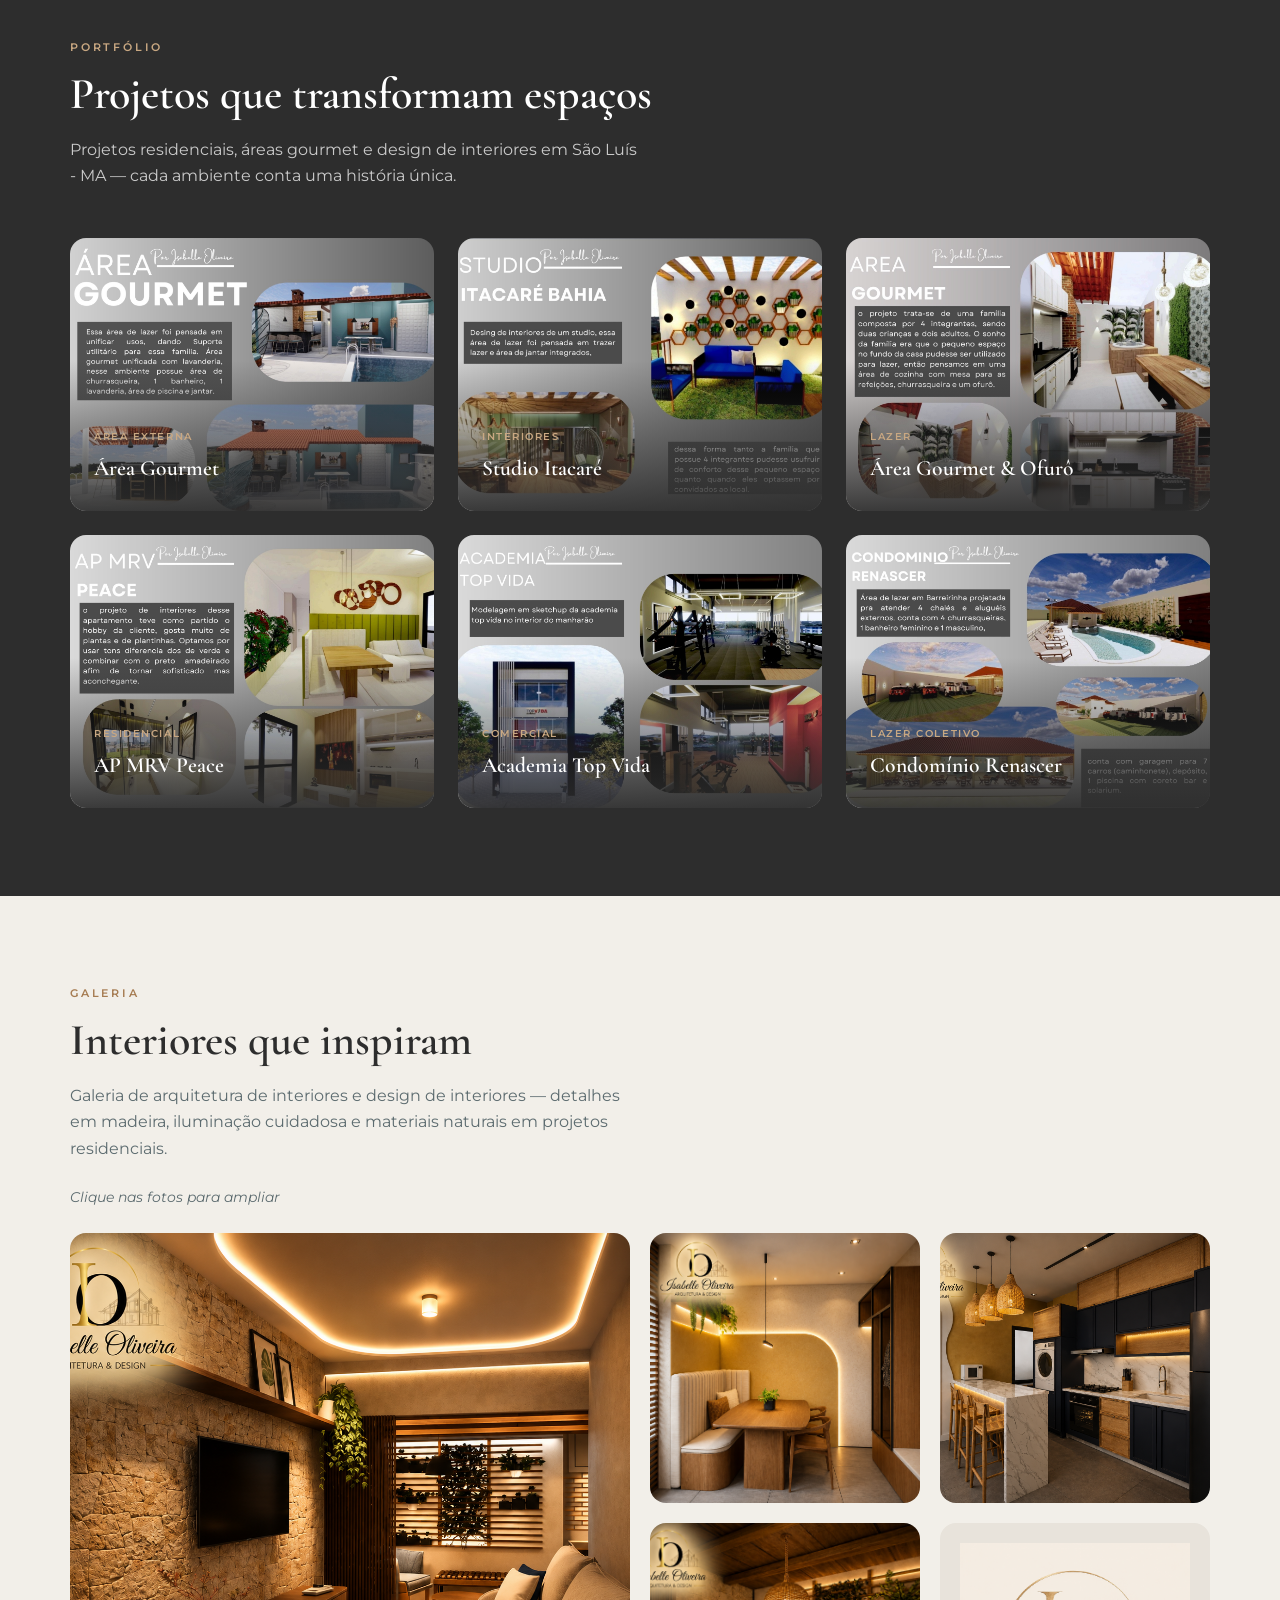
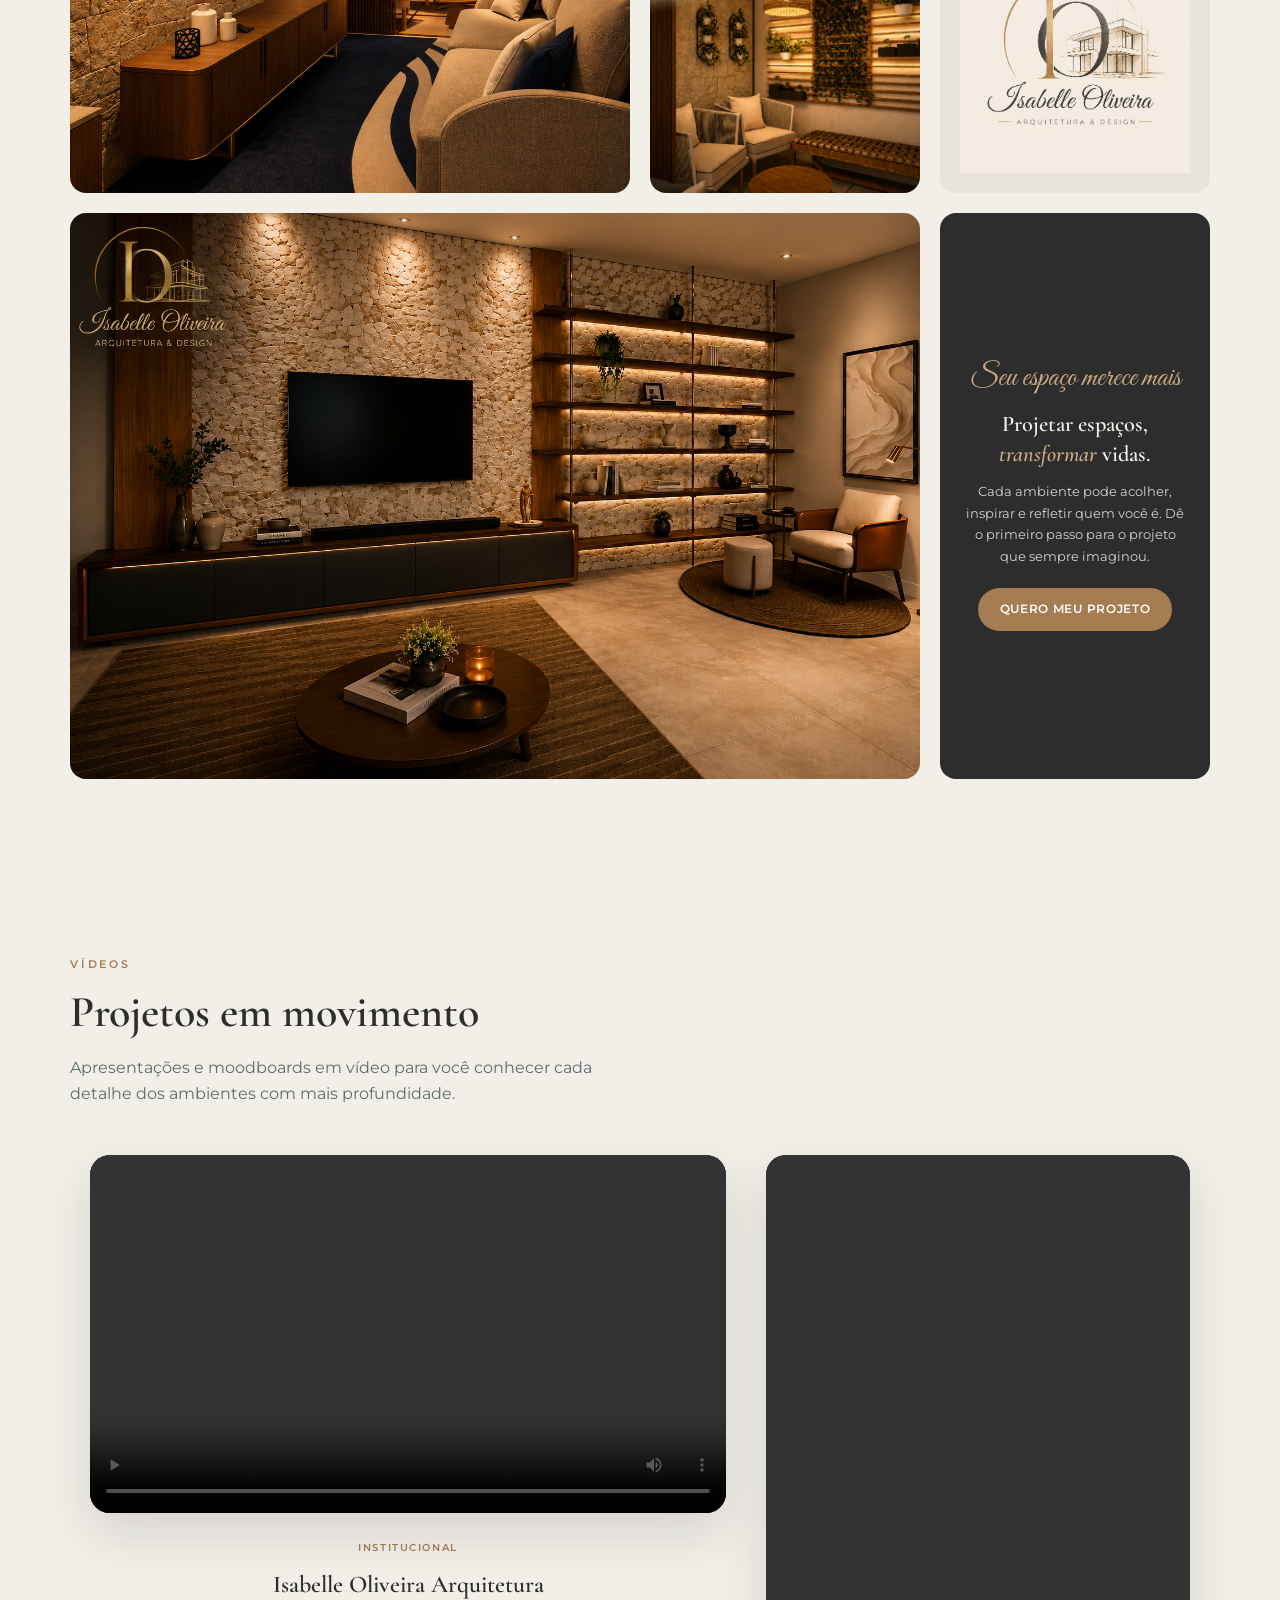
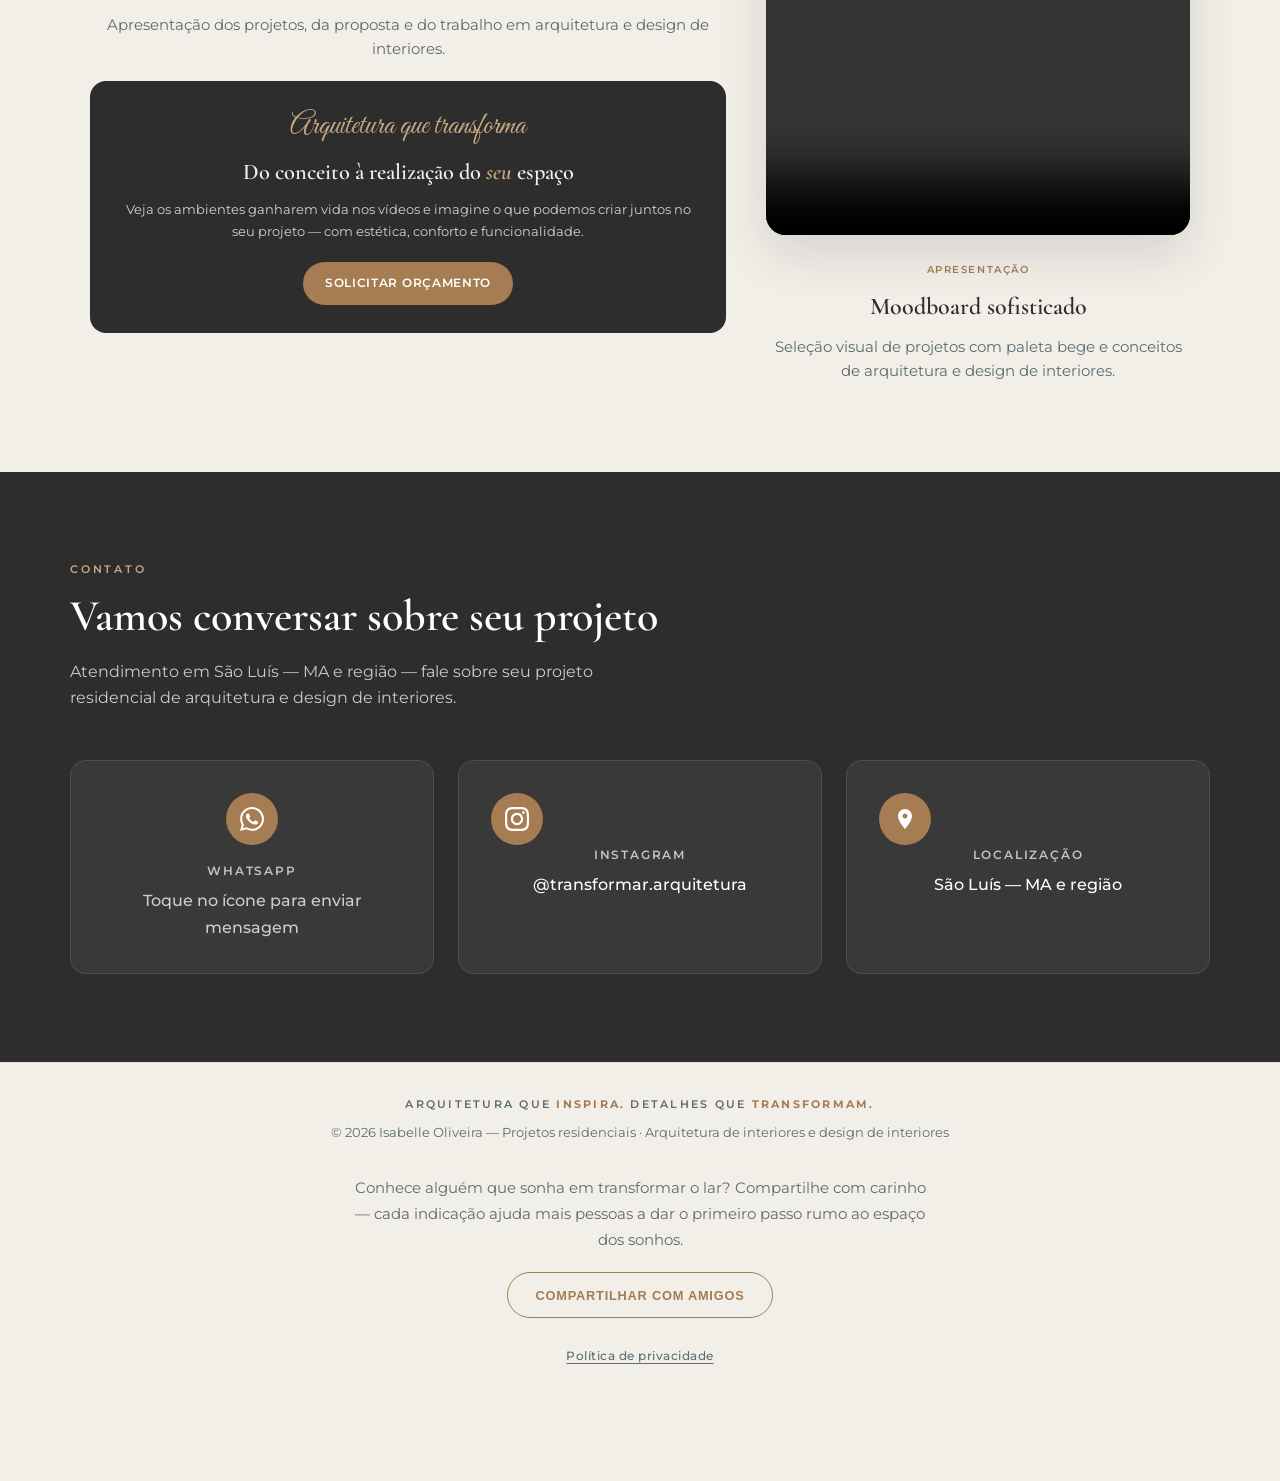
==== commit 051bb4db: "Ajuste de anuncios e privacidade dno telefone" ====
--- a/index.html
+++ b/index.html
@@ -461,12 +461,14 @@
           Atendimento em São Luís — MA e região — fale sobre seu projeto residencial de arquitetura e design de interiores.
         </p>
         <div class="contact__grid">
-          <article class="contact-card reveal">
-            <div class="contact-card__icon" aria-hidden="true">
-              <svg width="24" height="24" viewBox="0 0 24 24" fill="white"><path d="M17.472 14.382c-.297-.149-1.758-.867-2.03-.967-.273-.099-.471-.148-.67.15-.197.297-.767.966-.94 1.164-.173.199-.347.223-.644.075-.297-.15-1.255-.463-2.39-1.475-.883-.788-1.48-1.761-1.653-2.059-.173-.297-.018-.458.13-.606.134-.133.298-.347.446-.52.149-.174.198-.298.298-.497.099-.198.05-.371-.025-.52-.075-.149-.669-1.612-.916-2.207-.242-.579-.487-.5-.669-.51-.173-.008-.371-.01-.57-.01-.198 0-.52.074-.792.372-.272.297-1.04 1.016-1.04 2.479 0 1.462 1.065 2.875 1.213 3.074.149.198 2.096 3.2 5.077 4.487.709.306 1.262.489 1.694.625.712.227 1.36.195 1.871.118.571-.085 1.758-.719 2.006-1.413.248-.694.248-1.289.173-1.413-.074-.124-.272-.198-.57-.347m-5.421 7.403h-.004a9.87 9.87 0 01-5.031-1.378l-.361-.214-3.741.982.998-3.648-.235-.374a9.86 9.86 0 01-1.51-5.26c.001-5.45 4.436-9.884 9.888-9.884 2.64 0 5.122 1.03 6.988 2.898a9.825 9.825 0 012.893 6.994c-.003 5.45-4.435 9.884-9.885 9.884m8.413-18.297A11.815 11.815 0 0012.05 0C5.495 0 .16 5.335.157 11.892c0 2.096.547 4.142 1.588 5.945L.057 24l6.305-1.654a11.882 11.882 0 005.683 1.448h.005c6.554 0 11.89-5.335 11.893-11.893a11.821 11.821 0 00-3.48-8.413z"/></svg>
-            </div>
+          <article class="contact-card contact-card--whatsapp reveal">
+            <a href="https://wa.me/559885375067" class="contact-card__icon-link" target="_blank" rel="noopener" aria-label="Enviar mensagem no WhatsApp">
+              <span class="contact-card__icon">
+                <svg width="24" height="24" viewBox="0 0 24 24" fill="white" aria-hidden="true"><path d="M17.472 14.382c-.297-.149-1.758-.867-2.03-.967-.273-.099-.471-.148-.67.15-.197.297-.767.966-.94 1.164-.173.199-.347.223-.644.075-.297-.15-1.255-.463-2.39-1.475-.883-.788-1.48-1.761-1.653-2.059-.173-.297-.018-.458.13-.606.134-.133.298-.347.446-.52.149-.174.198-.298.298-.497.099-.198.05-.371-.025-.52-.075-.149-.669-1.612-.916-2.207-.242-.579-.487-.5-.669-.51-.173-.008-.371-.01-.57-.01-.198 0-.52.074-.792.372-.272.297-1.04 1.016-1.04 2.479 0 1.462 1.065 2.875 1.213 3.074.149.198 2.096 3.2 5.077 4.487.709.306 1.262.489 1.694.625.712.227 1.36.195 1.871.118.571-.085 1.758-.719 2.006-1.413.248-.694.248-1.289.173-1.413-.074-.124-.272-.198-.57-.347m-5.421 7.403h-.004a9.87 9.87 0 01-5.031-1.378l-.361-.214-3.741.982.998-3.648-.235-.374a9.86 9.86 0 01-1.51-5.26c.001-5.45 4.436-9.884 9.888-9.884 2.64 0 5.122 1.03 6.988 2.898a9.825 9.825 0 012.893 6.994c-.003 5.45-4.435 9.884-9.885 9.884m8.413-18.297A11.815 11.815 0 0012.05 0C5.495 0 .16 5.335.157 11.892c0 2.096.547 4.142 1.588 5.945L.057 24l6.305-1.654a11.882 11.882 0 005.683 1.448h.005c6.554 0 11.89-5.335 11.893-11.893a11.821 11.821 0 00-3.48-8.413z"/></svg>
+              </span>
+            </a>
             <h3>WhatsApp</h3>
-            <a href="https://wa.me/559885375067" target="_blank" rel="noopener">(98) 8537-5067</a>
+            <p class="contact-card__hint">Toque no ícone para enviar mensagem</p>
           </article>
           <article class="contact-card reveal">
             <div class="contact-card__icon" aria-hidden="true">
@@ -493,11 +495,29 @@
         Arquitetura que <strong>inspira</strong>. Detalhes que <strong>transformam</strong>.
       </p>
       <p class="footer__copy">© 2026 Isabelle Oliveira — Projetos residenciais · Arquitetura de interiores e design de interiores</p>
+      <div class="footer__share reveal">
+        <p class="footer__share__text">
+          Conhece alguém que sonha em transformar o lar? Compartilhe com carinho —
+          cada indicação ajuda mais pessoas a dar o primeiro passo rumo ao espaço dos sonhos.
+        </p>
+        <button type="button" class="btn btn--outline footer__share-btn" data-share>
+          Compartilhar com amigos
+        </button>
+      </div>
       <nav class="footer__links" aria-label="Links legais">
         <a href="privacidade.html">Política de privacidade</a>
       </nav>
     </div>
   </footer>
+
+  <!-- Compartilhar -->
+  <button type="button" class="share-float" data-share aria-label="Compartilhar este site">
+    <svg width="22" height="22" viewBox="0 0 24 24" fill="none" stroke="currentColor" stroke-width="2" aria-hidden="true">
+      <circle cx="18" cy="5" r="3"/><circle cx="6" cy="12" r="3"/><circle cx="18" cy="19" r="3"/>
+      <path d="M8.59 13.51l6.83 3.98M15.41 6.51l-6.82 3.98"/>
+    </svg>
+    <span class="share-float__text">Compartilhar</span>
+  </button>
 
   <!-- Botão WhatsApp fixo -->
   <a href="https://wa.me/559885375067" class="whatsapp-float" target="_blank" rel="noopener" aria-label="Contato via WhatsApp">
@@ -533,6 +553,27 @@
     </figure>
   </div>
 
+  <!-- Modal compartilhar -->
+  <div id="share-modal" class="share-modal" role="dialog" aria-modal="true" aria-labelledby="share-modal-title" hidden>
+    <div class="share-modal__backdrop" data-share-close></div>
+    <div class="share-modal__content">
+      <button type="button" class="share-modal__close" data-share-close aria-label="Fechar">&times;</button>
+      <p class="share-modal__label">Espalhe inspiração</p>
+      <h2 id="share-modal-title" class="share-modal__title">Compartilhe este sonho</h2>
+      <p class="share-modal__intro">
+        Envie para alguém especial — talvez seja o empurrão que essa pessoa precisava
+        para começar a transformar o próprio espaço.
+      </p>
+      <blockquote class="share-modal__message" id="share-message"></blockquote>
+      <p class="share-modal__url" id="share-url"></p>
+      <div class="share-modal__actions">
+        <button type="button" class="btn btn--primary" id="share-copy-full">Copiar mensagem e link</button>
+        <button type="button" class="btn btn--outline share-modal__btn-dark" id="share-copy-link">Copiar só o link</button>
+      </div>
+      <p class="share-modal__feedback" id="share-feedback" role="status" aria-live="polite"></p>
+    </div>
+  </div>
+
   <script src="js/main.js"></script>
 </body>
 </html>
--- a/css/style.css
+++ b/css/style.css
@@ -1114,15 +1114,33 @@
   transform: translateY(-4px);
 }
 
+.contact-card__icon-link {
+  display: block;
+  width: fit-content;
+  margin: 0 auto 1rem;
+  border-radius: 50%;
+  transition: transform var(--transition), box-shadow var(--transition);
+}
+
+.contact-card__icon-link:hover {
+  transform: scale(1.08);
+  box-shadow: 0 8px 24px rgba(166, 124, 82, 0.45);
+}
+
 .contact-card__icon {
   width: 52px;
   height: 52px;
-  margin: 0 auto 1rem;
   border-radius: 50%;
   background: var(--copper);
   display: flex;
   align-items: center;
   justify-content: center;
+}
+
+.contact-card__hint {
+  font-size: 0.9rem;
+  font-weight: 500;
+  opacity: 0.75;
 }
 
 .contact-card h3 {
@@ -1299,6 +1317,176 @@
 }
 
 /* —— WhatsApp flutuante —— */
+/* —— Compartilhar —— */
+.footer__share {
+  margin: 2rem auto 1.5rem;
+  max-width: 36rem;
+  text-align: center;
+}
+
+.footer__share__text {
+  font-size: 0.95rem;
+  color: var(--slate);
+  line-height: 1.7;
+  margin-bottom: 1.25rem;
+}
+
+.footer__share-btn {
+  border-color: var(--copper);
+  color: var(--copper);
+}
+
+.footer__share-btn:hover {
+  background: var(--copper);
+  color: var(--white);
+  border-color: var(--copper);
+}
+
+.share-float {
+  position: fixed;
+  bottom: 1.5rem;
+  left: 1.5rem;
+  z-index: 150;
+  display: flex;
+  align-items: center;
+  gap: 0.55rem;
+  background: var(--charcoal);
+  color: var(--cream);
+  padding: 0.85rem 1.2rem;
+  border: none;
+  border-radius: var(--radius-pill);
+  box-shadow: 0 8px 28px rgba(45, 45, 45, 0.35);
+  font-family: inherit;
+  font-size: 0.78rem;
+  font-weight: 600;
+  letter-spacing: 0.04em;
+  cursor: pointer;
+  transition: transform var(--transition), box-shadow var(--transition), background var(--transition);
+}
+
+.share-float:hover {
+  transform: translateY(-3px);
+  background: var(--copper);
+  box-shadow: 0 12px 36px rgba(166, 124, 82, 0.45);
+}
+
+.share-float svg {
+  flex-shrink: 0;
+}
+
+.share-modal {
+  position: fixed;
+  inset: 0;
+  z-index: 260;
+  display: grid;
+  place-items: center;
+  padding: 1rem;
+}
+
+.share-modal[hidden] {
+  display: none;
+}
+
+.share-modal__backdrop {
+  position: absolute;
+  inset: 0;
+  background: rgba(45, 45, 45, 0.75);
+}
+
+.share-modal__content {
+  position: relative;
+  width: min(480px, 100%);
+  max-height: 90vh;
+  overflow-y: auto;
+  padding: 2rem 1.75rem;
+  background: var(--cream);
+  border-radius: 20px;
+  box-shadow: var(--shadow-hover);
+}
+
+.share-modal__close {
+  position: absolute;
+  top: 0.75rem;
+  right: 0.75rem;
+  width: 40px;
+  height: 40px;
+  border: none;
+  border-radius: 50%;
+  background: var(--cream-dark);
+  font-size: 1.5rem;
+  line-height: 1;
+  cursor: pointer;
+  color: var(--charcoal);
+}
+
+.share-modal__label {
+  font-size: 0.65rem;
+  font-weight: 600;
+  letter-spacing: 0.18em;
+  text-transform: uppercase;
+  color: var(--copper);
+}
+
+.share-modal__title {
+  font-family: var(--font-serif);
+  font-size: 1.75rem;
+  font-weight: 600;
+  margin: 0.35rem 0 0.75rem;
+  color: var(--charcoal);
+}
+
+.share-modal__intro {
+  font-size: 0.9rem;
+  color: var(--slate);
+  line-height: 1.65;
+  margin-bottom: 1.25rem;
+}
+
+.share-modal__message {
+  font-family: var(--font-serif);
+  font-size: 1.05rem;
+  font-style: italic;
+  line-height: 1.6;
+  color: var(--charcoal);
+  padding: 1rem 1.15rem;
+  margin-bottom: 1rem;
+  background: var(--cream-dark);
+  border-left: 3px solid var(--copper);
+  border-radius: 0 8px 8px 0;
+}
+
+.share-modal__url {
+  font-size: 0.8rem;
+  color: var(--slate);
+  word-break: break-all;
+  margin-bottom: 1.25rem;
+}
+
+.share-modal__actions {
+  display: flex;
+  flex-direction: column;
+  gap: 0.65rem;
+}
+
+.share-modal__btn-dark {
+  border-color: var(--charcoal);
+  color: var(--charcoal);
+}
+
+.share-modal__btn-dark:hover {
+  background: var(--charcoal);
+  color: var(--white);
+}
+
+.share-modal__feedback {
+  min-height: 1.25rem;
+  margin-top: 0.75rem;
+  font-size: 0.85rem;
+  font-weight: 600;
+  color: var(--copper);
+  text-align: center;
+}
+
 .whatsapp-float {
   position: fixed;
   bottom: 1.5rem;
@@ -1573,6 +1761,17 @@
     right: 1.25rem;
   }
 
+  .share-float__text {
+    display: none;
+  }
+
+  .share-float {
+    padding: 0.95rem;
+    border-radius: 50%;
+    bottom: 1.25rem;
+    left: 1.25rem;
+  }
+
   .menu-toggle.active span:nth-child(1) {
     transform: rotate(45deg) translate(5px, 5px);
   }
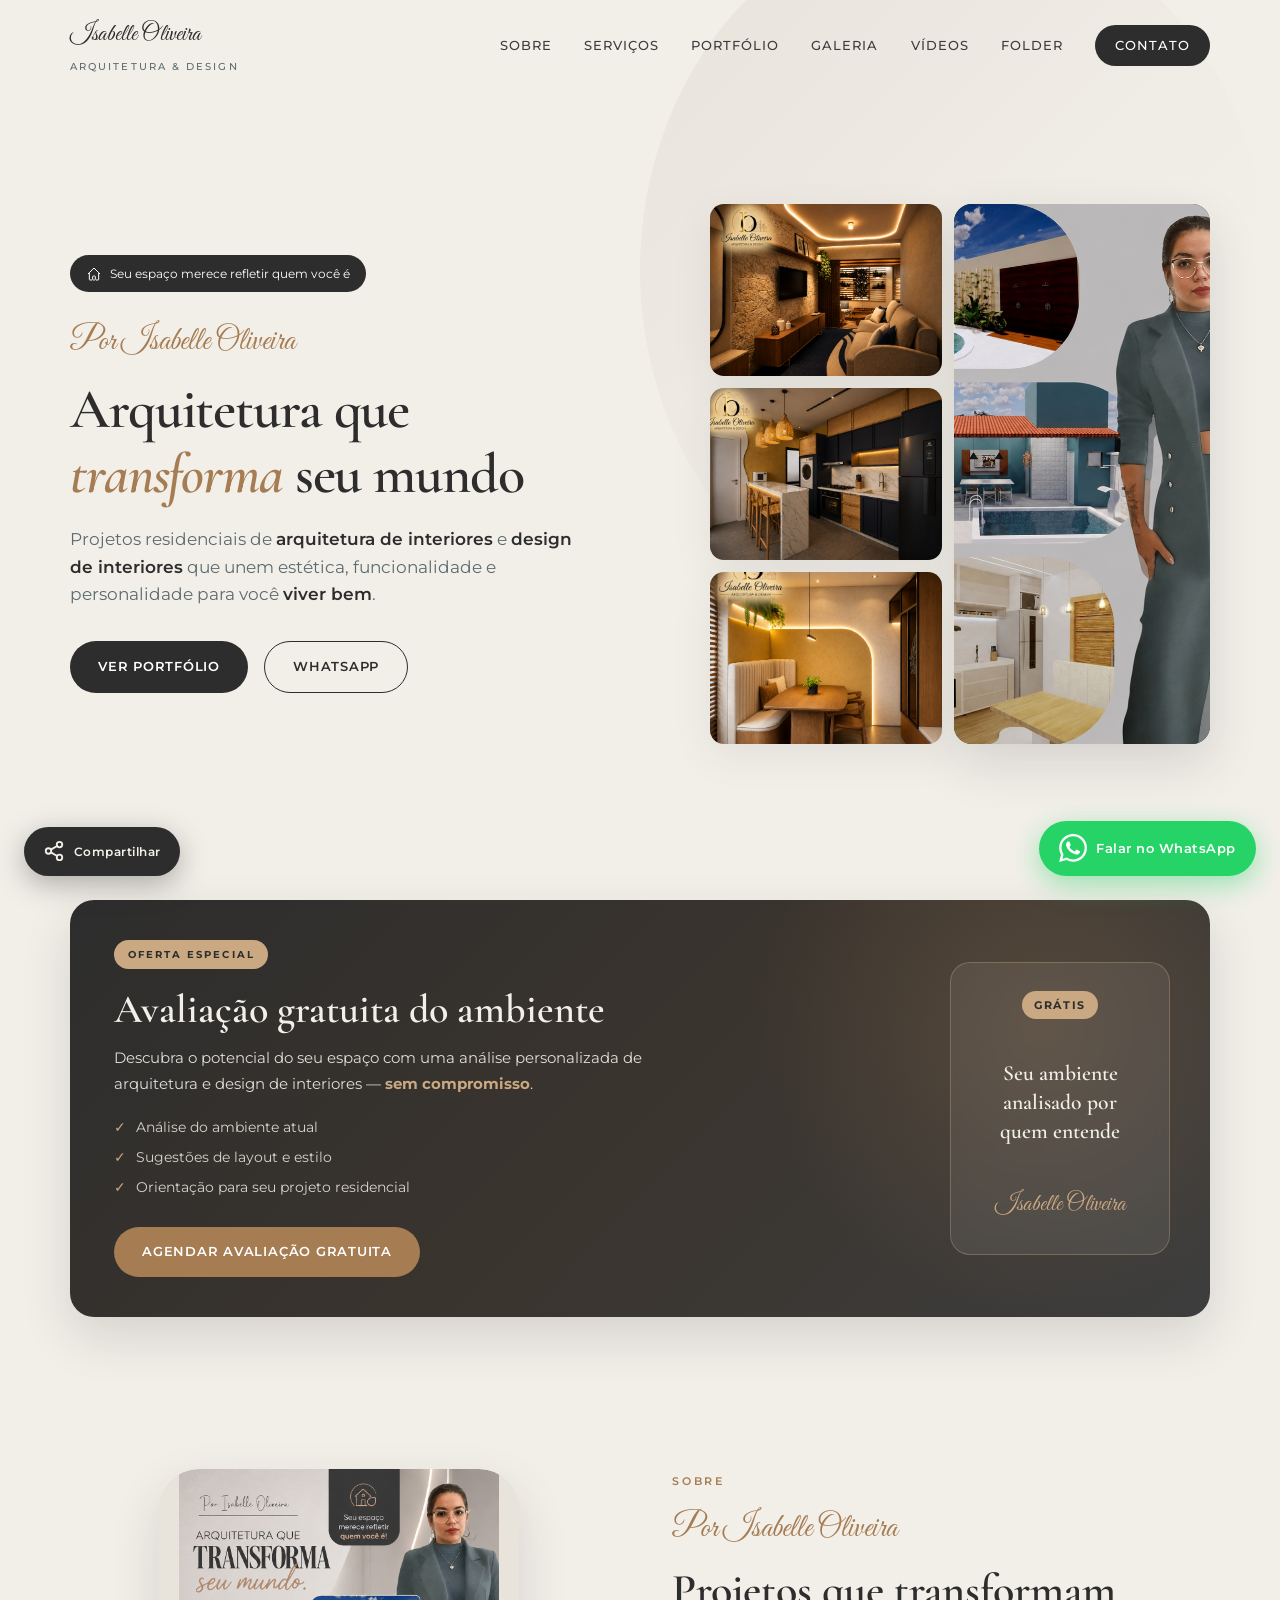
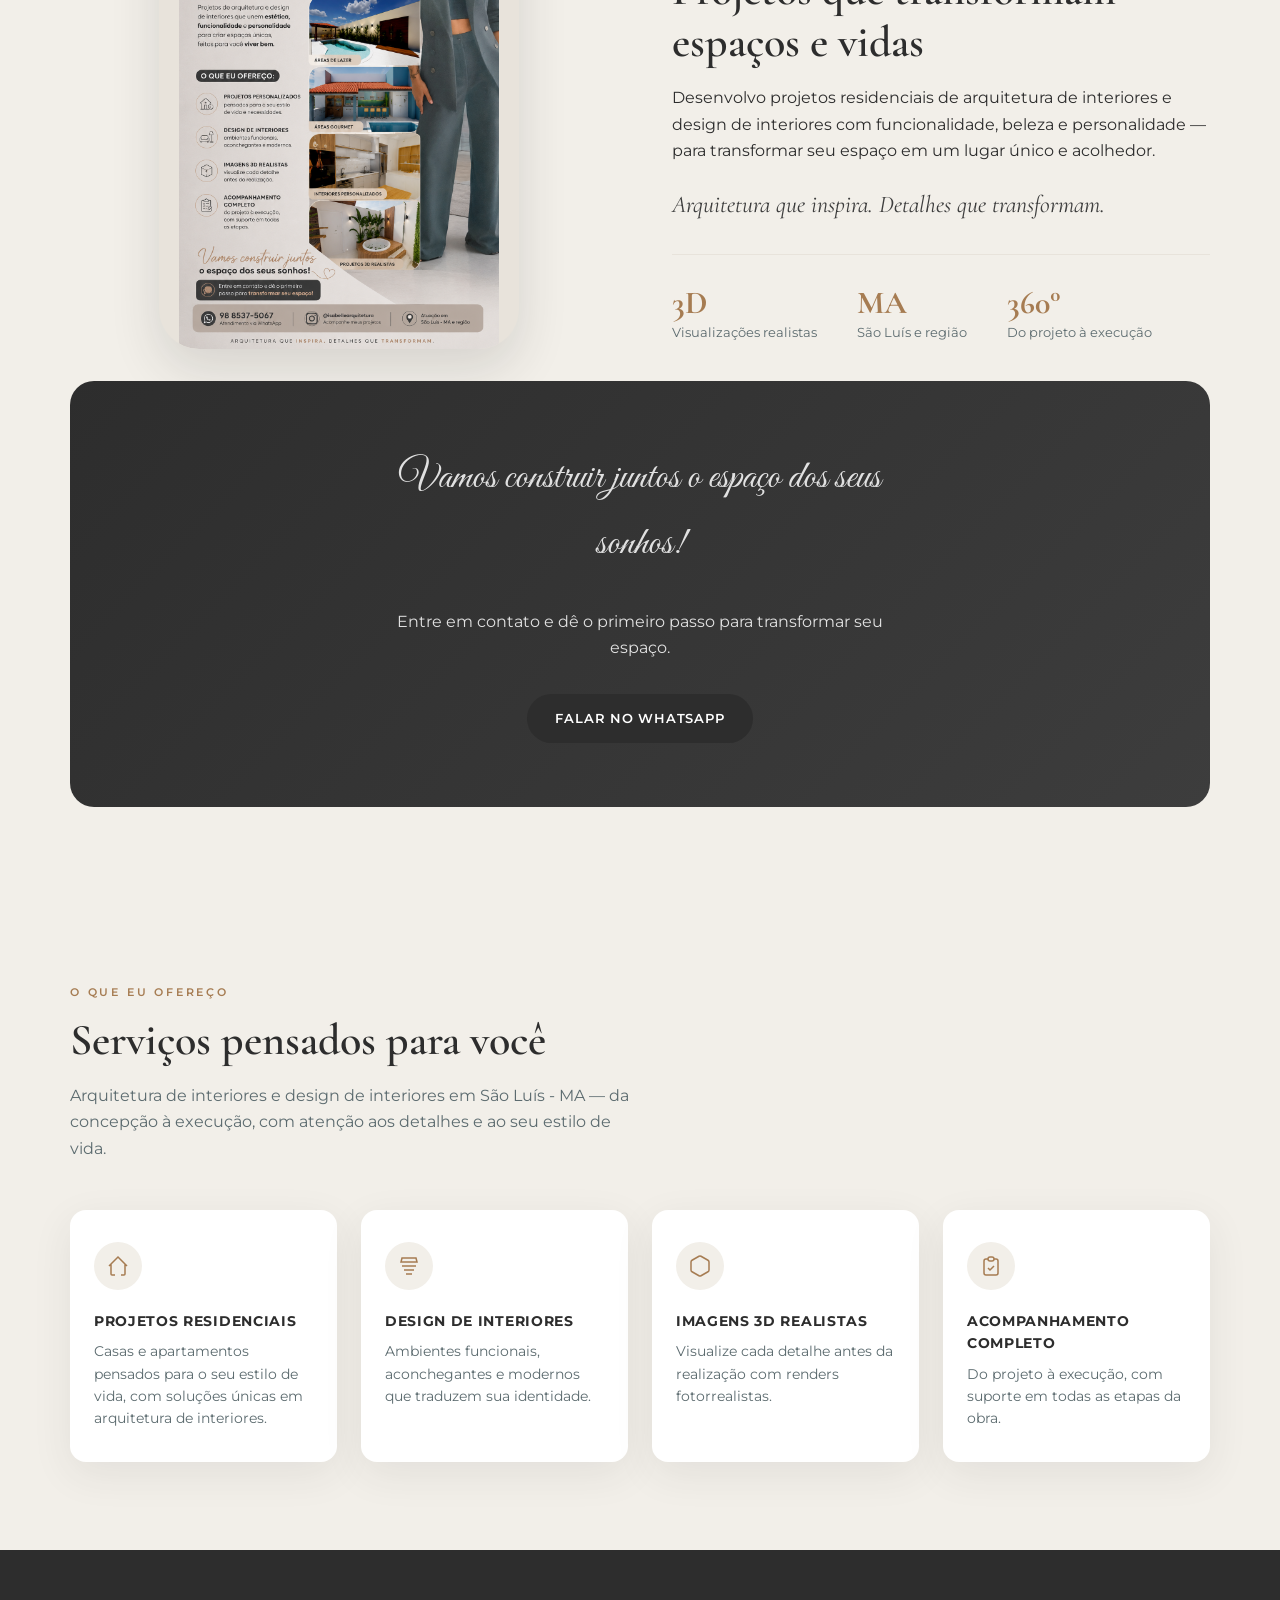
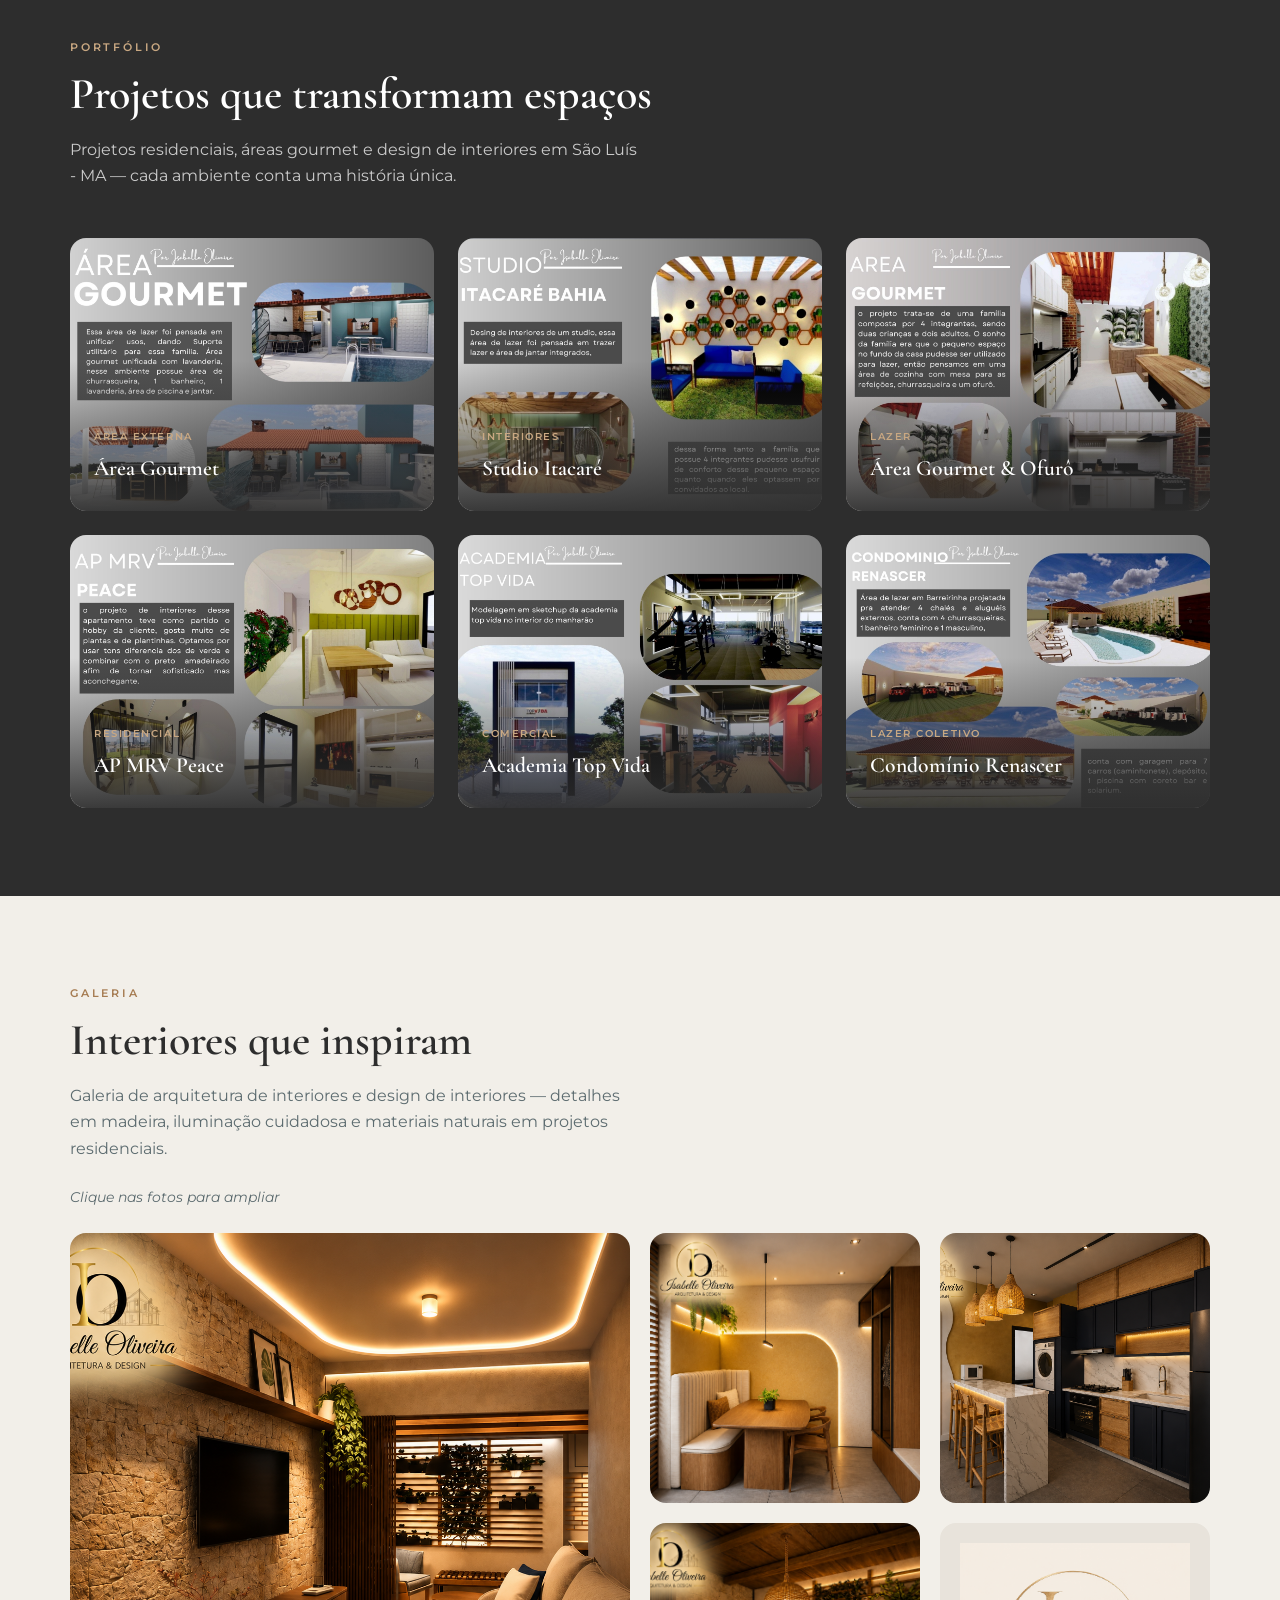
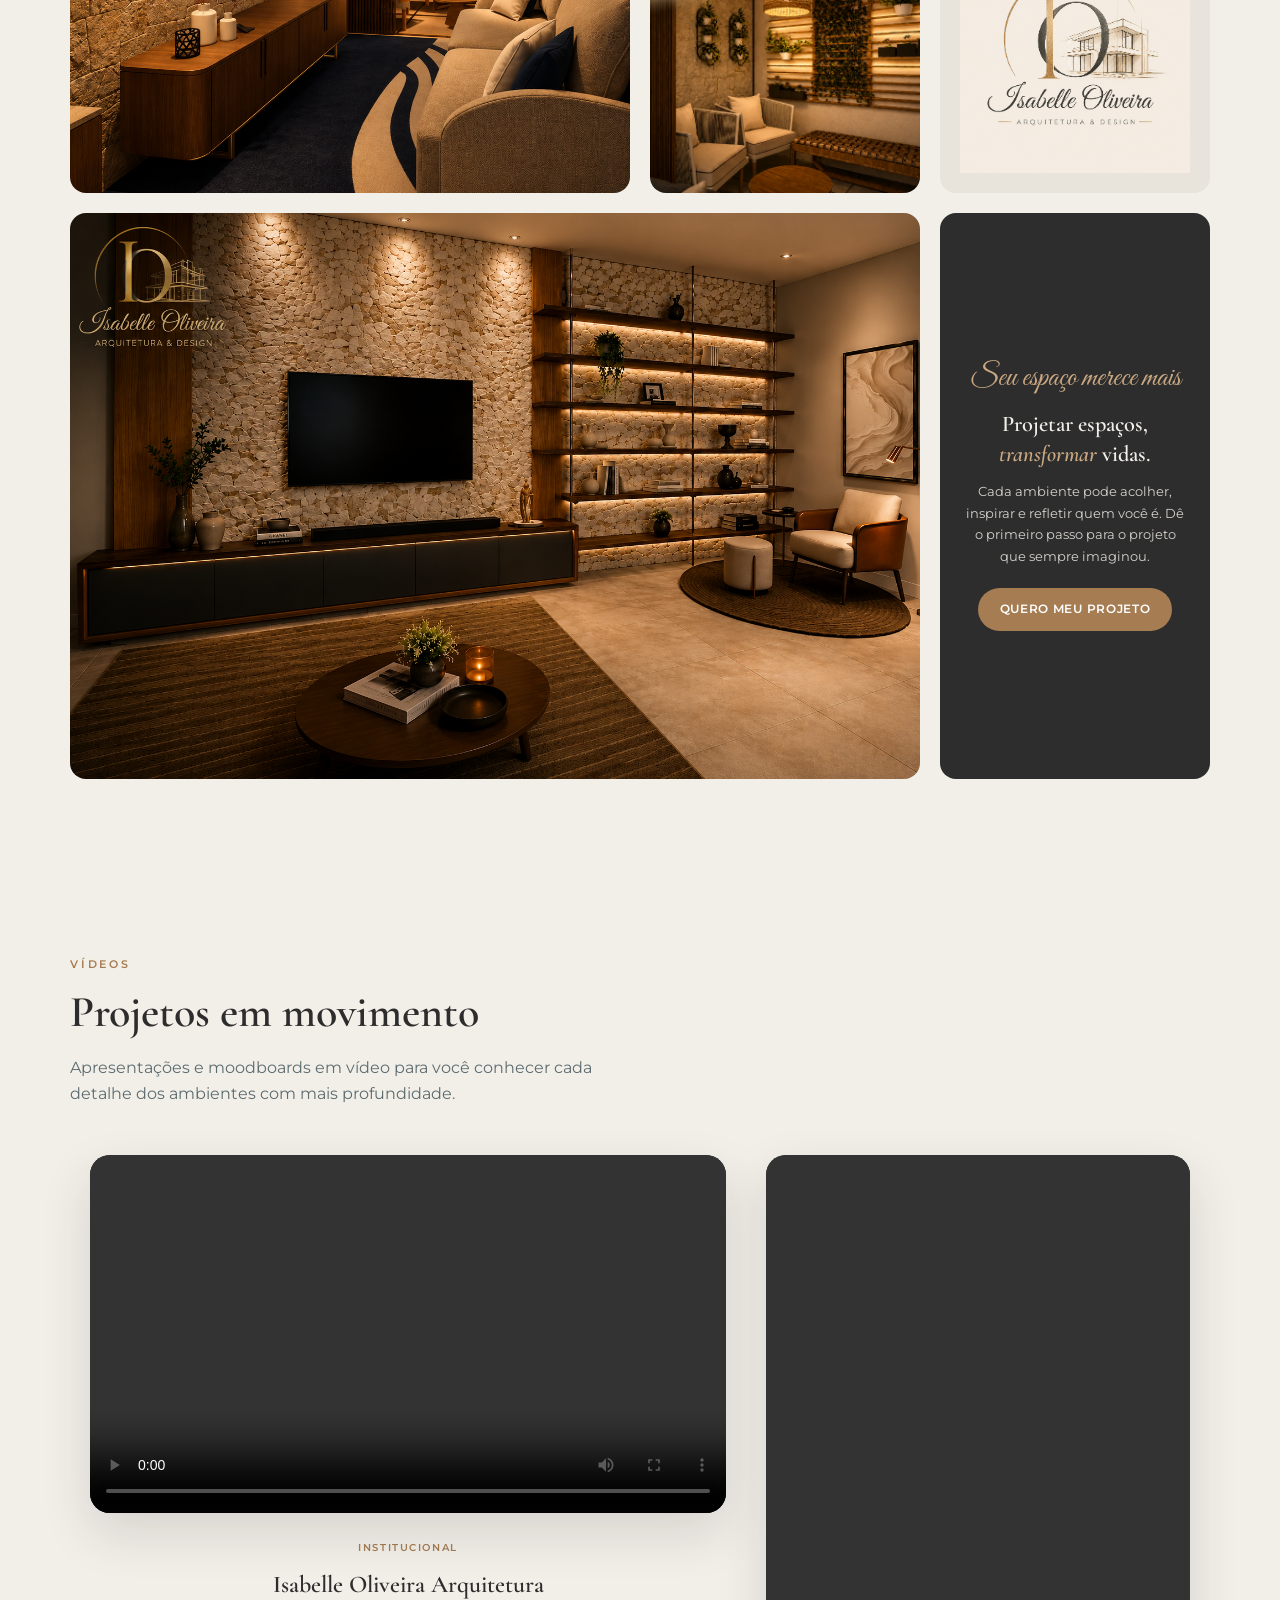
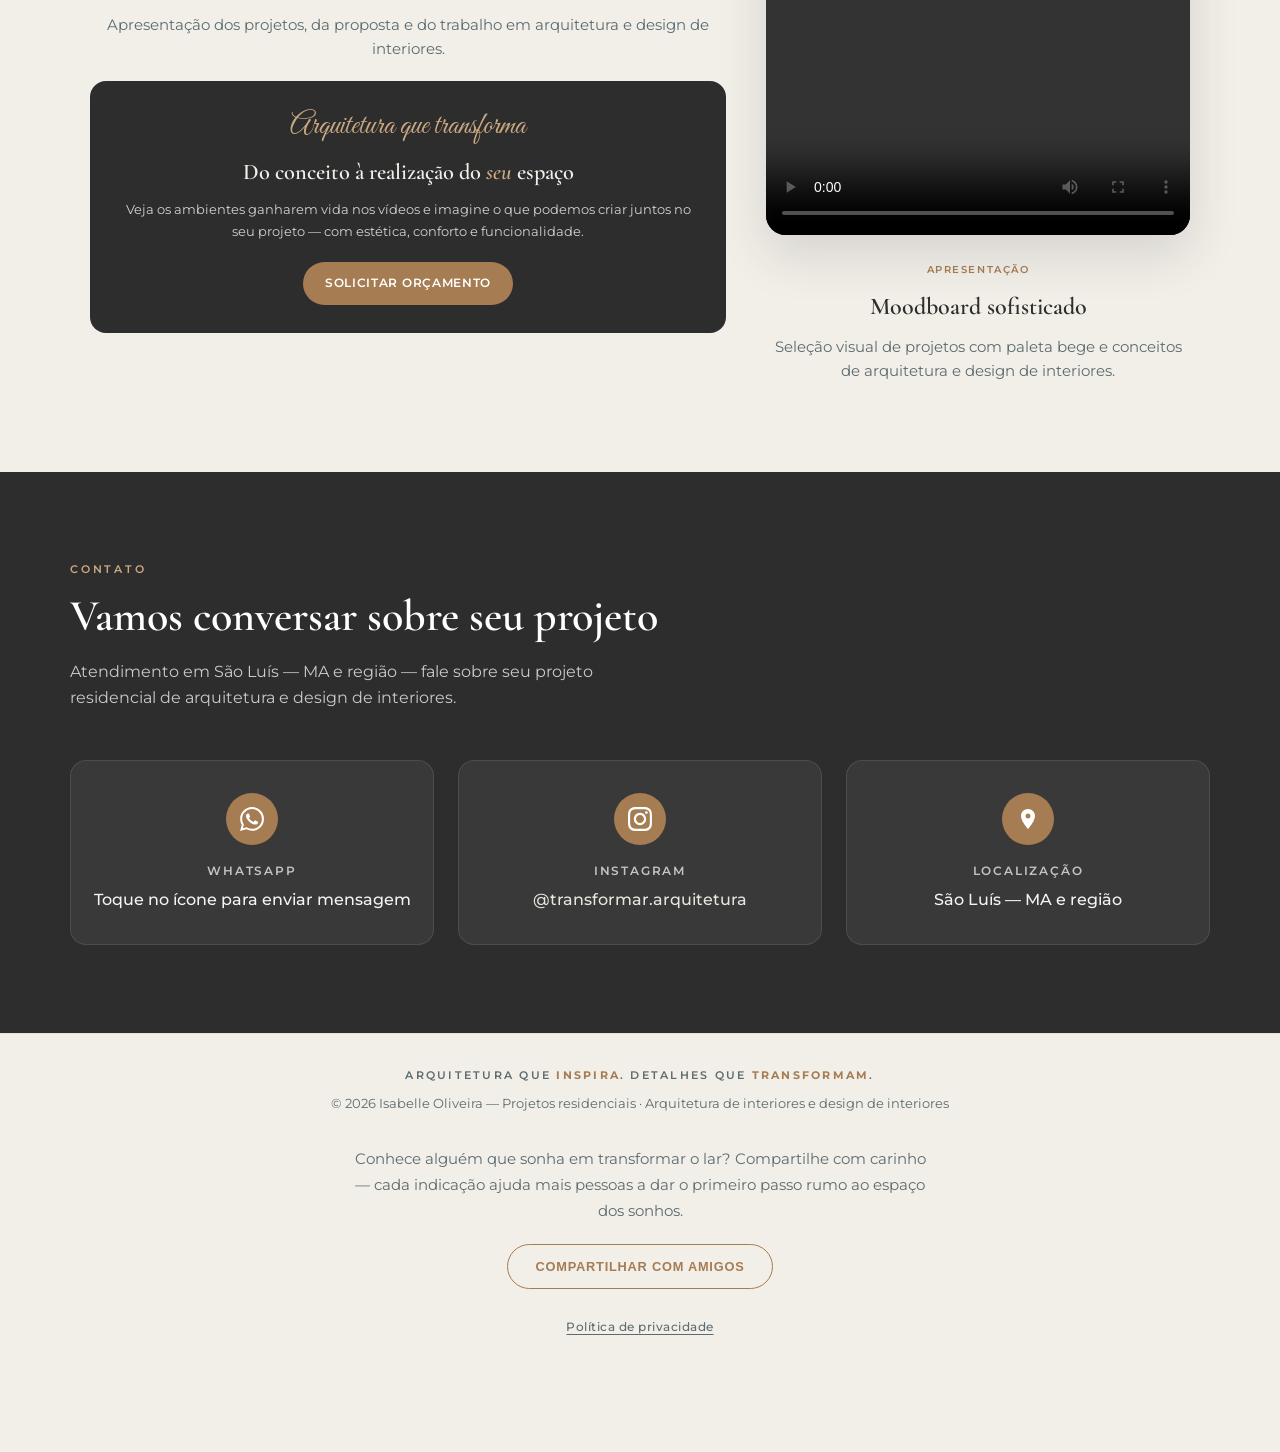
==== commit 7f64c3aa: "Ajuste de icone no roda pé" ====
--- a/index.html
+++ b/index.html
@@ -462,27 +462,35 @@
         </p>
         <div class="contact__grid">
           <article class="contact-card contact-card--whatsapp reveal">
+            <div class="contact-card__icon-wrap">
             <a href="https://wa.me/559885375067" class="contact-card__icon-link" target="_blank" rel="noopener" aria-label="Enviar mensagem no WhatsApp">
               <span class="contact-card__icon">
                 <svg width="24" height="24" viewBox="0 0 24 24" fill="white" aria-hidden="true"><path d="M17.472 14.382c-.297-.149-1.758-.867-2.03-.967-.273-.099-.471-.148-.67.15-.197.297-.767.966-.94 1.164-.173.199-.347.223-.644.075-.297-.15-1.255-.463-2.39-1.475-.883-.788-1.48-1.761-1.653-2.059-.173-.297-.018-.458.13-.606.134-.133.298-.347.446-.52.149-.174.198-.298.298-.497.099-.198.05-.371-.025-.52-.075-.149-.669-1.612-.916-2.207-.242-.579-.487-.5-.669-.51-.173-.008-.371-.01-.57-.01-.198 0-.52.074-.792.372-.272.297-1.04 1.016-1.04 2.479 0 1.462 1.065 2.875 1.213 3.074.149.198 2.096 3.2 5.077 4.487.709.306 1.262.489 1.694.625.712.227 1.36.195 1.871.118.571-.085 1.758-.719 2.006-1.413.248-.694.248-1.289.173-1.413-.074-.124-.272-.198-.57-.347m-5.421 7.403h-.004a9.87 9.87 0 01-5.031-1.378l-.361-.214-3.741.982.998-3.648-.235-.374a9.86 9.86 0 01-1.51-5.26c.001-5.45 4.436-9.884 9.888-9.884 2.64 0 5.122 1.03 6.988 2.898a9.825 9.825 0 012.893 6.994c-.003 5.45-4.435 9.884-9.885 9.884m8.413-18.297A11.815 11.815 0 0012.05 0C5.495 0 .16 5.335.157 11.892c0 2.096.547 4.142 1.588 5.945L.057 24l6.305-1.654a11.882 11.882 0 005.683 1.448h.005c6.554 0 11.89-5.335 11.893-11.893a11.821 11.821 0 00-3.48-8.413z"/></svg>
               </span>
             </a>
+            </div>
             <h3>WhatsApp</h3>
-            <p class="contact-card__hint">Toque no ícone para enviar mensagem</p>
-          </article>
-          <article class="contact-card reveal">
-            <div class="contact-card__icon" aria-hidden="true">
-              <svg width="24" height="24" viewBox="0 0 24 24" fill="white"><path d="M12 2.163c3.204 0 3.584.012 4.85.07 3.252.148 4.771 1.691 4.919 4.919.058 1.265.069 1.645.069 4.849 0 3.205-.012 3.584-.069 4.849-.149 3.225-1.664 4.771-4.919 4.919-1.266.058-1.644.07-4.85.07-3.204 0-3.584-.012-4.849-.07-3.26-.149-4.771-1.699-4.919-4.92-.058-1.265-.07-1.644-.07-4.849 0-3.204.013-3.583.07-4.849.149-3.227 1.664-4.771 4.919-4.919 1.266-.057 1.645-.069 4.849-.069zm0-2.163c-3.259 0-3.667.014-4.947.072-4.358.2-6.78 2.618-6.98 6.98-.059 1.281-.073 1.689-.073 4.948 0 3.259.014 3.668.072 4.948.2 4.358 2.618 6.78 6.98 6.98 1.281.058 1.689.072 4.948.072 3.259 0 3.668-.014 4.948-.072 4.354-.2 6.782-2.618 6.979-6.98.059-1.28.073-1.689.073-4.948 0-3.259-.014-3.667-.072-4.947-.196-4.354-2.617-6.78-6.979-6.98-1.281-.059-1.69-.073-4.949-.073zm0 5.838c-3.403 0-6.162 2.759-6.162 6.162s2.759 6.163 6.162 6.163 6.162-2.759 6.162-6.163c0-3.403-2.759-6.162-6.162-6.162zm0 10.162c-2.209 0-4-1.79-4-4 0-2.209 1.791-4 4-4s4 1.791 4 4c0 2.21-1.791 4-4 4zm6.406-11.845c-.796 0-1.441.645-1.441 1.44s.645 1.44 1.441 1.44c.795 0 1.439-.645 1.439-1.44s-.644-1.44-1.439-1.44z"/></svg>
+            <p class="contact-card__text">Toque no ícone para enviar mensagem</p>
+          </article>
+          <article class="contact-card contact-card--instagram reveal">
+            <div class="contact-card__icon-wrap">
+            <a href="https://instagram.com/transformar.arquitetura" class="contact-card__icon-link" target="_blank" rel="noopener" aria-label="Instagram @transformar.arquitetura">
+              <span class="contact-card__icon">
+              <svg width="24" height="24" viewBox="0 0 24 24" fill="white" aria-hidden="true"><path d="M12 2.163c3.204 0 3.584.012 4.85.07 3.252.148 4.771 1.691 4.919 4.919.058 1.265.069 1.645.069 4.849 0 3.205-.012 3.584-.069 4.849-.149 3.225-1.664 4.771-4.919 4.919-1.266.058-1.644.07-4.85.07-3.204 0-3.584-.012-4.849-.07-3.26-.149-4.771-1.699-4.919-4.92-.058-1.265-.07-1.644-.07-4.849 0-3.204.013-3.583.07-4.849.149-3.227 1.664-4.771 4.919-4.919 1.266-.057 1.645-.069 4.849-.069zm0-2.163c-3.259 0-3.667.014-4.947.072-4.358.2-6.78 2.618-6.98 6.98-.059 1.281-.073 1.689-.073 4.948 0 3.259.014 3.668.072 4.948.2 4.358 2.618 6.78 6.98 6.98 1.281.058 1.689.072 4.948.072 3.259 0 3.668-.014 4.948-.072 4.354-.2 6.782-2.618 6.979-6.98.059-1.28.073-1.689.073-4.948 0-3.259-.014-3.667-.072-4.947-.196-4.354-2.617-6.78-6.979-6.98-1.281-.059-1.69-.073-4.949-.073zm0 5.838c-3.403 0-6.162 2.759-6.162 6.162s2.759 6.163 6.162 6.163 6.162-2.759 6.162-6.163c0-3.403-2.759-6.162-6.162-6.162zm0 10.162c-2.209 0-4-1.79-4-4 0-2.209 1.791-4 4-4s4 1.791 4 4c0 2.21-1.791 4-4 4zm6.406-11.845c-.796 0-1.441.645-1.441 1.44s.645 1.44 1.441 1.44c.795 0 1.439-.645 1.439-1.44s-.644-1.44-1.439-1.44z"/></svg>
+              </span>
+            </a>
             </div>
             <h3>Instagram</h3>
-            <a href="https://instagram.com/transformar.arquitetura" target="_blank" rel="noopener">@transformar.arquitetura</a>
-          </article>
-          <article class="contact-card reveal">
-            <div class="contact-card__icon" aria-hidden="true">
+            <p class="contact-card__text">@transformar.arquitetura</p>
+          </article>
+          <article class="contact-card contact-card--location reveal">
+            <div class="contact-card__icon-wrap">
+              <span class="contact-card__icon" aria-hidden="true">
               <svg width="24" height="24" viewBox="0 0 24 24" fill="white"><path d="M12 2C8.13 2 5 5.13 5 9c0 5.25 7 13 7 13s7-7.75 7-13c0-3.87-3.13-7-7-7zm0 9.5c-1.38 0-2.5-1.12-2.5-2.5s1.12-2.5 2.5-2.5 2.5 1.12 2.5 2.5-1.12 2.5-2.5 2.5z"/></svg>
+              </span>
             </div>
             <h3>Localização</h3>
-            <p>São Luís — MA e região</p>
+            <p class="contact-card__text">São Luís — MA e região</p>
           </article>
         </div>
       </div>
--- a/css/style.css
+++ b/css/style.css
@@ -1098,13 +1098,17 @@
   display: grid;
   grid-template-columns: repeat(3, 1fr);
   gap: 1.5rem;
+  align-items: stretch;
 }
 
 .contact-card {
+  display: flex;
+  flex-direction: column;
+  align-items: center;
   background: rgba(255, 255, 255, 0.06);
   border: 1px solid rgba(255, 255, 255, 0.1);
   border-radius: var(--radius);
-  padding: 2rem;
+  padding: 2rem 1.25rem;
   text-align: center;
   transition: background var(--transition), transform var(--transition);
 }
@@ -1114,11 +1118,21 @@
   transform: translateY(-4px);
 }
 
+.contact-card__icon-wrap {
+  display: flex;
+  align-items: center;
+  justify-content: center;
+  width: 100%;
+  min-height: 52px;
+  margin-bottom: 1rem;
+  flex-shrink: 0;
+}
+
 .contact-card__icon-link {
-  display: block;
-  width: fit-content;
-  margin: 0 auto 1rem;
+  display: inline-flex;
+  margin: 0;
   border-radius: 50%;
+  line-height: 0;
   transition: transform var(--transition), box-shadow var(--transition);
 }
 
@@ -1135,12 +1149,11 @@
   display: flex;
   align-items: center;
   justify-content: center;
-}
-
-.contact-card__hint {
-  font-size: 0.9rem;
-  font-weight: 500;
-  opacity: 0.75;
+  flex-shrink: 0;
+}
+
+.contact-card__icon svg {
+  display: block;
 }
 
 .contact-card h3 {
@@ -1148,18 +1161,23 @@
   font-weight: 600;
   letter-spacing: 0.15em;
   text-transform: uppercase;
-  margin-bottom: 0.5rem;
+  margin: 0 0 0.5rem;
   opacity: 0.7;
-}
-
-.contact-card a,
-.contact-card p {
+  width: 100%;
+  flex-shrink: 0;
+}
+
+.contact-card__text {
   font-size: 1rem;
   font-weight: 500;
-}
-
-.contact-card a:hover {
-  color: var(--copper-light);
+  line-height: 1.5;
+  margin: 0;
+  width: 100%;
+  opacity: 0.95;
+}
+
+.contact-card--instagram .contact-card__text {
+  color: var(--cream);
 }
 
 /* —— Footer —— */
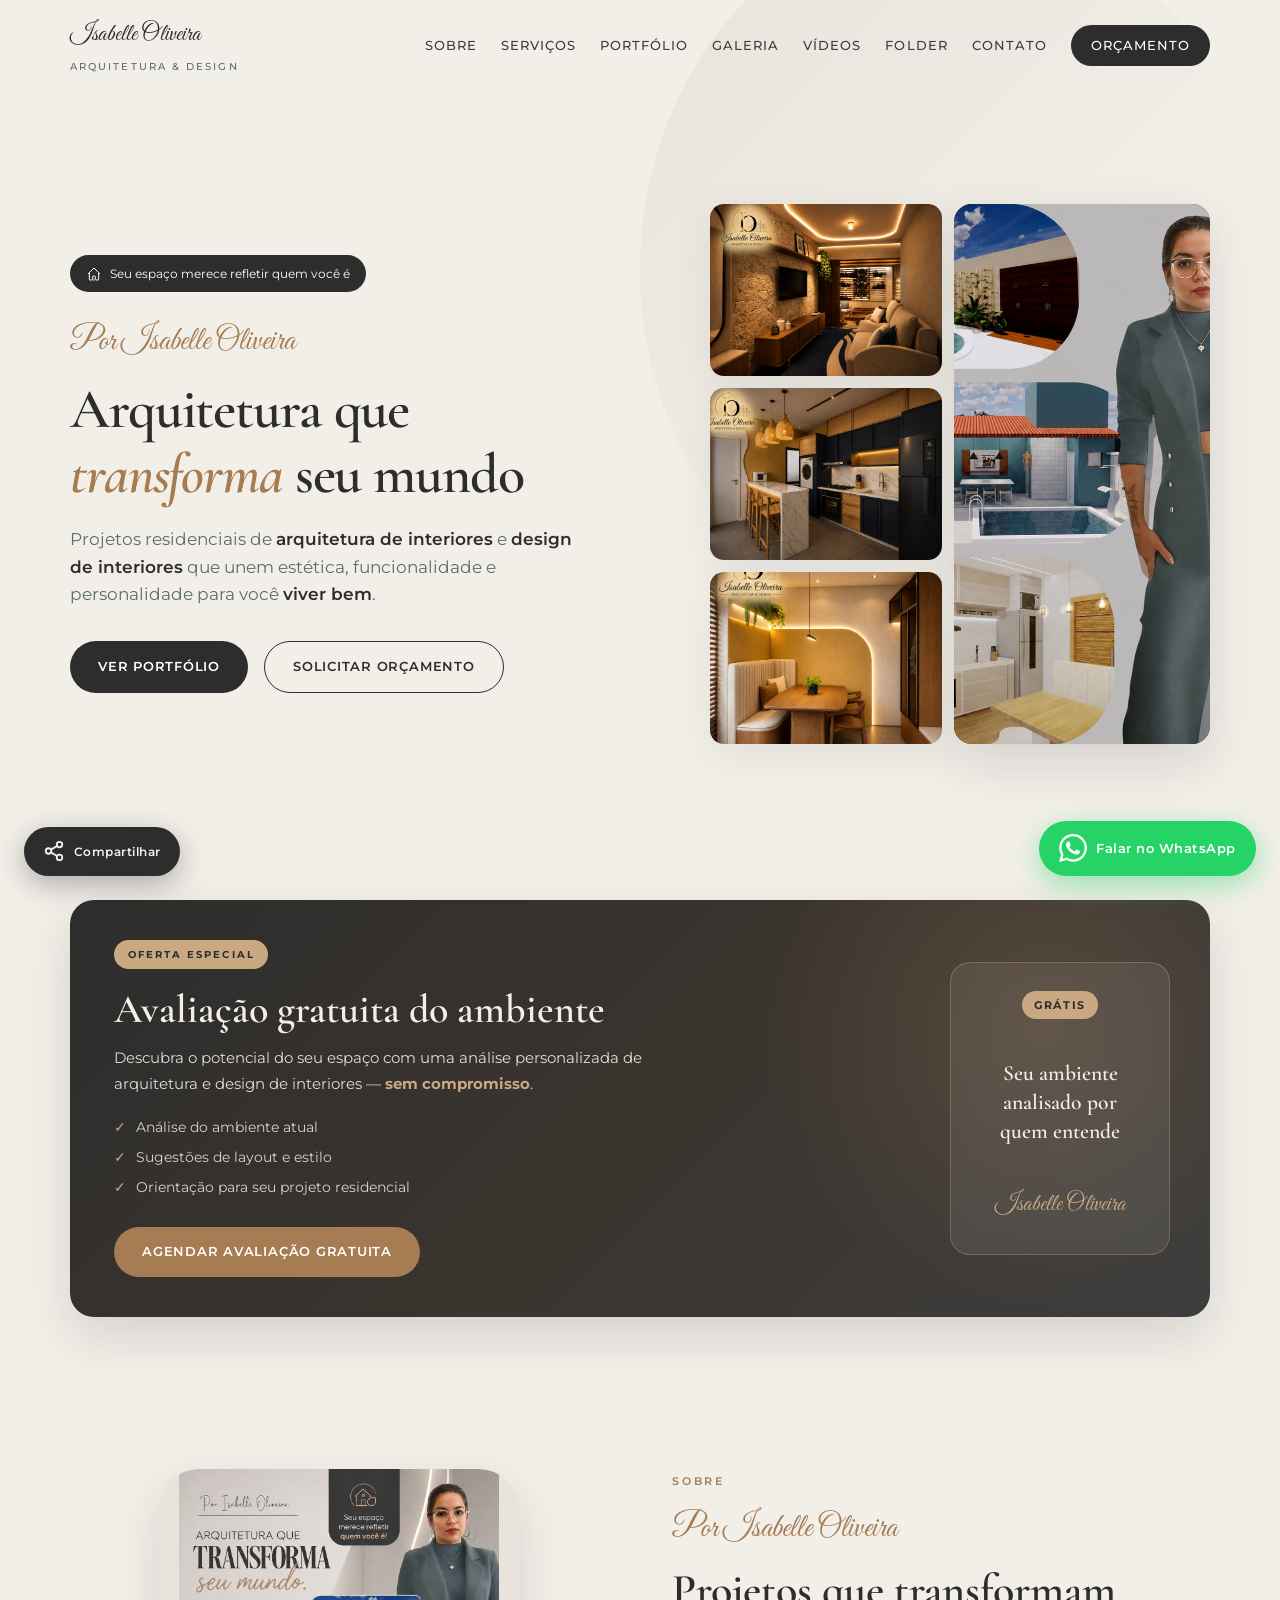
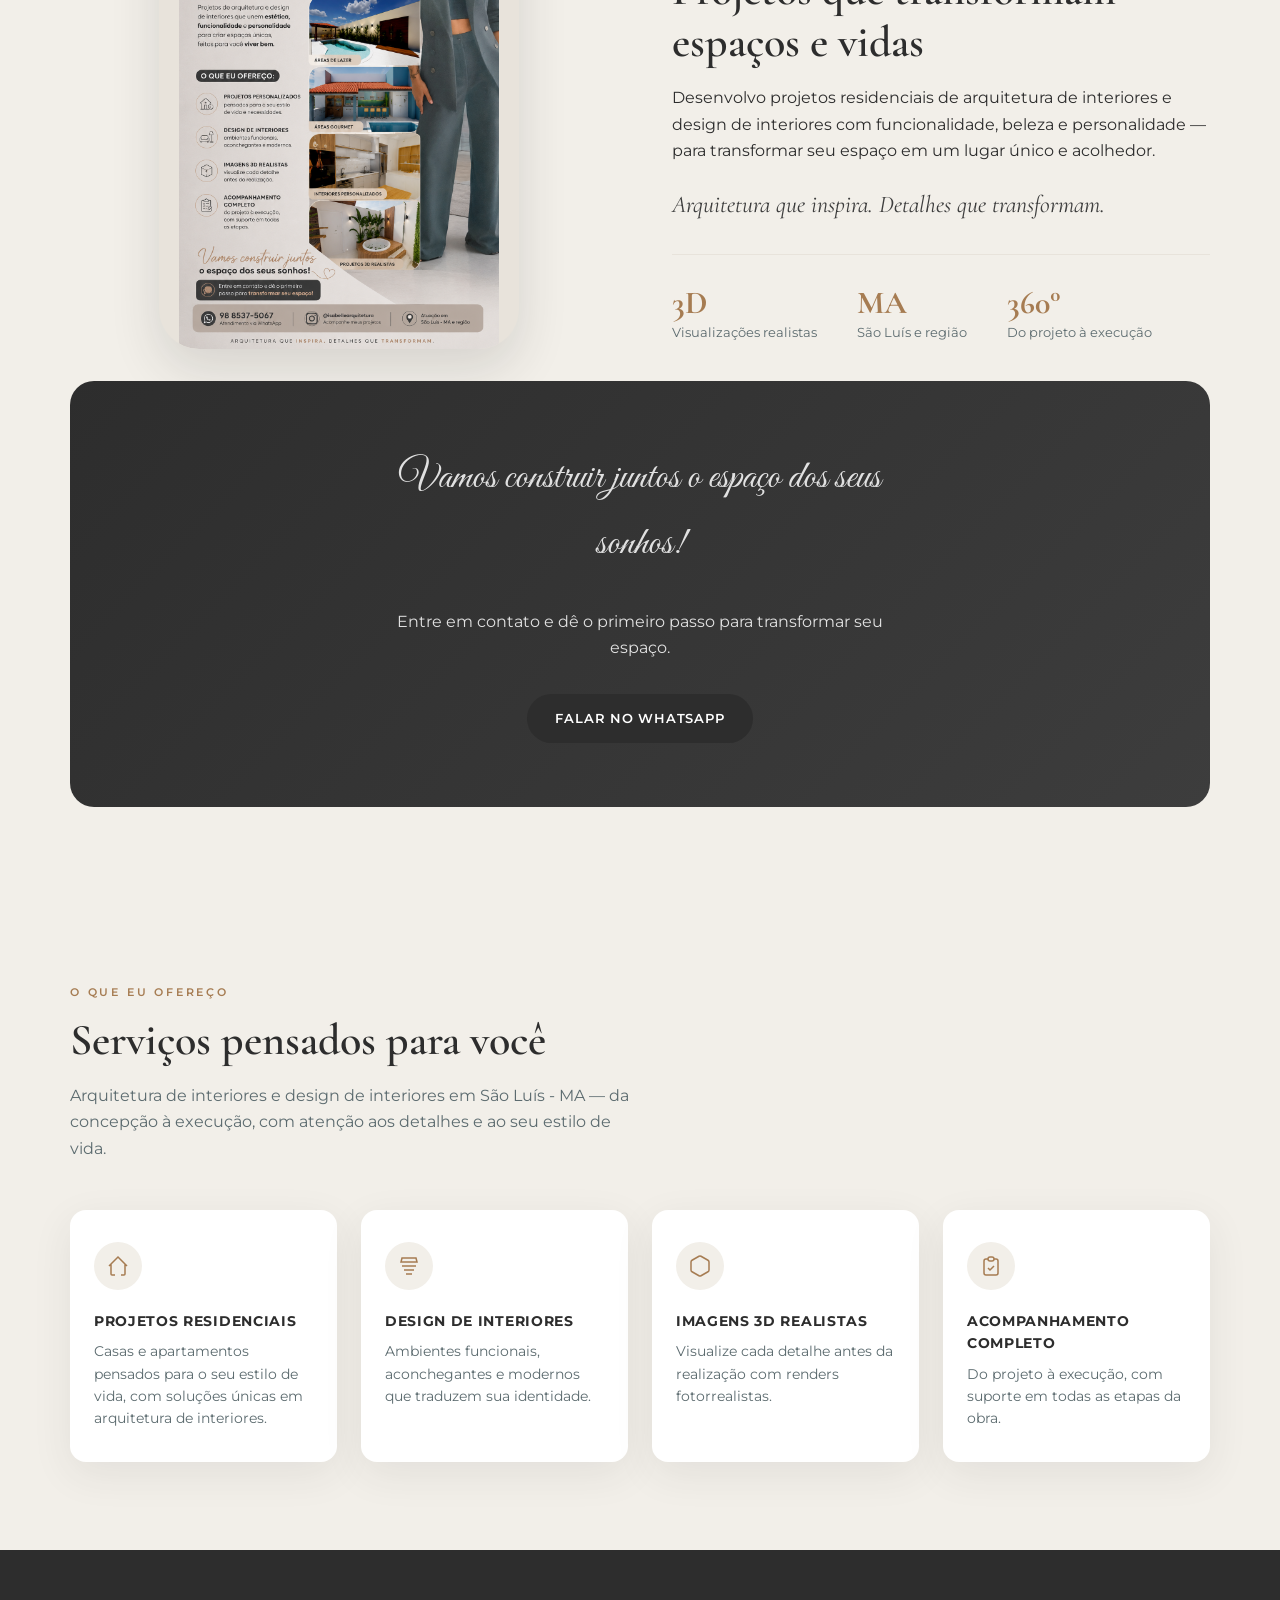
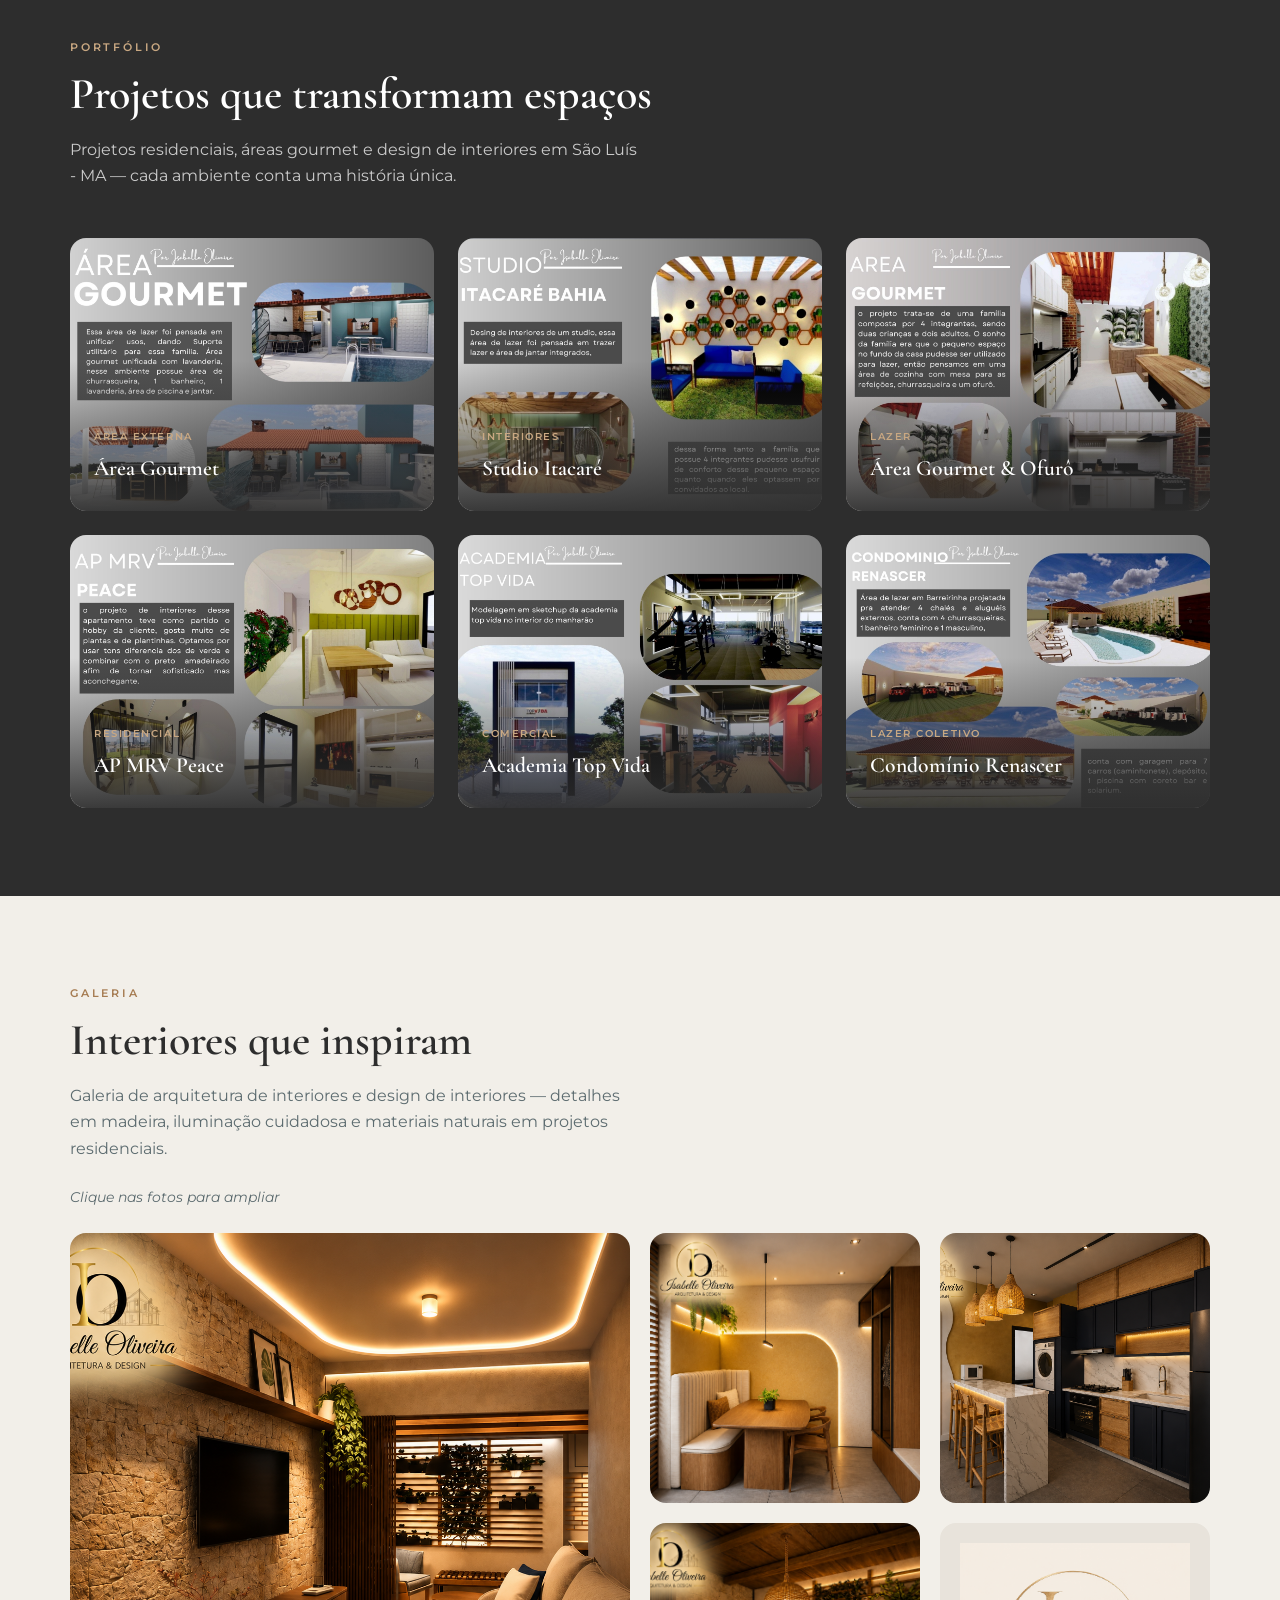
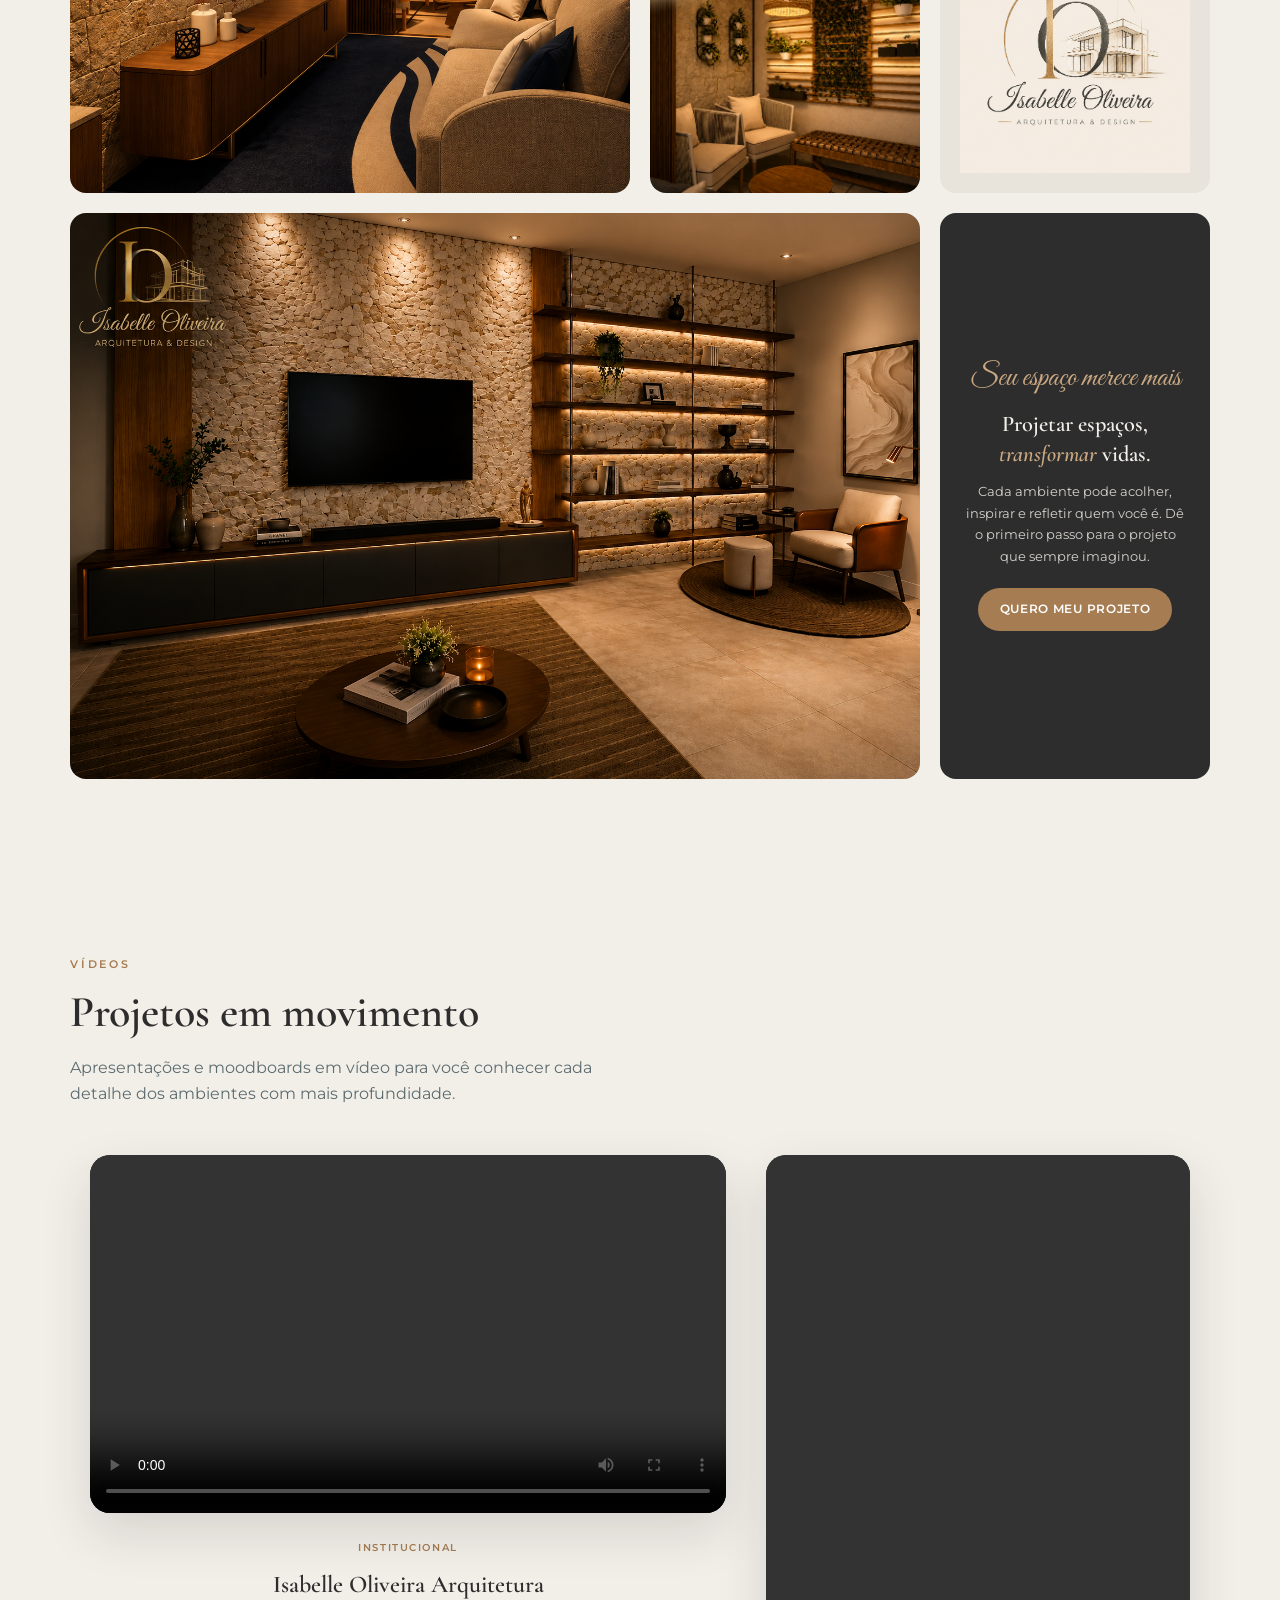
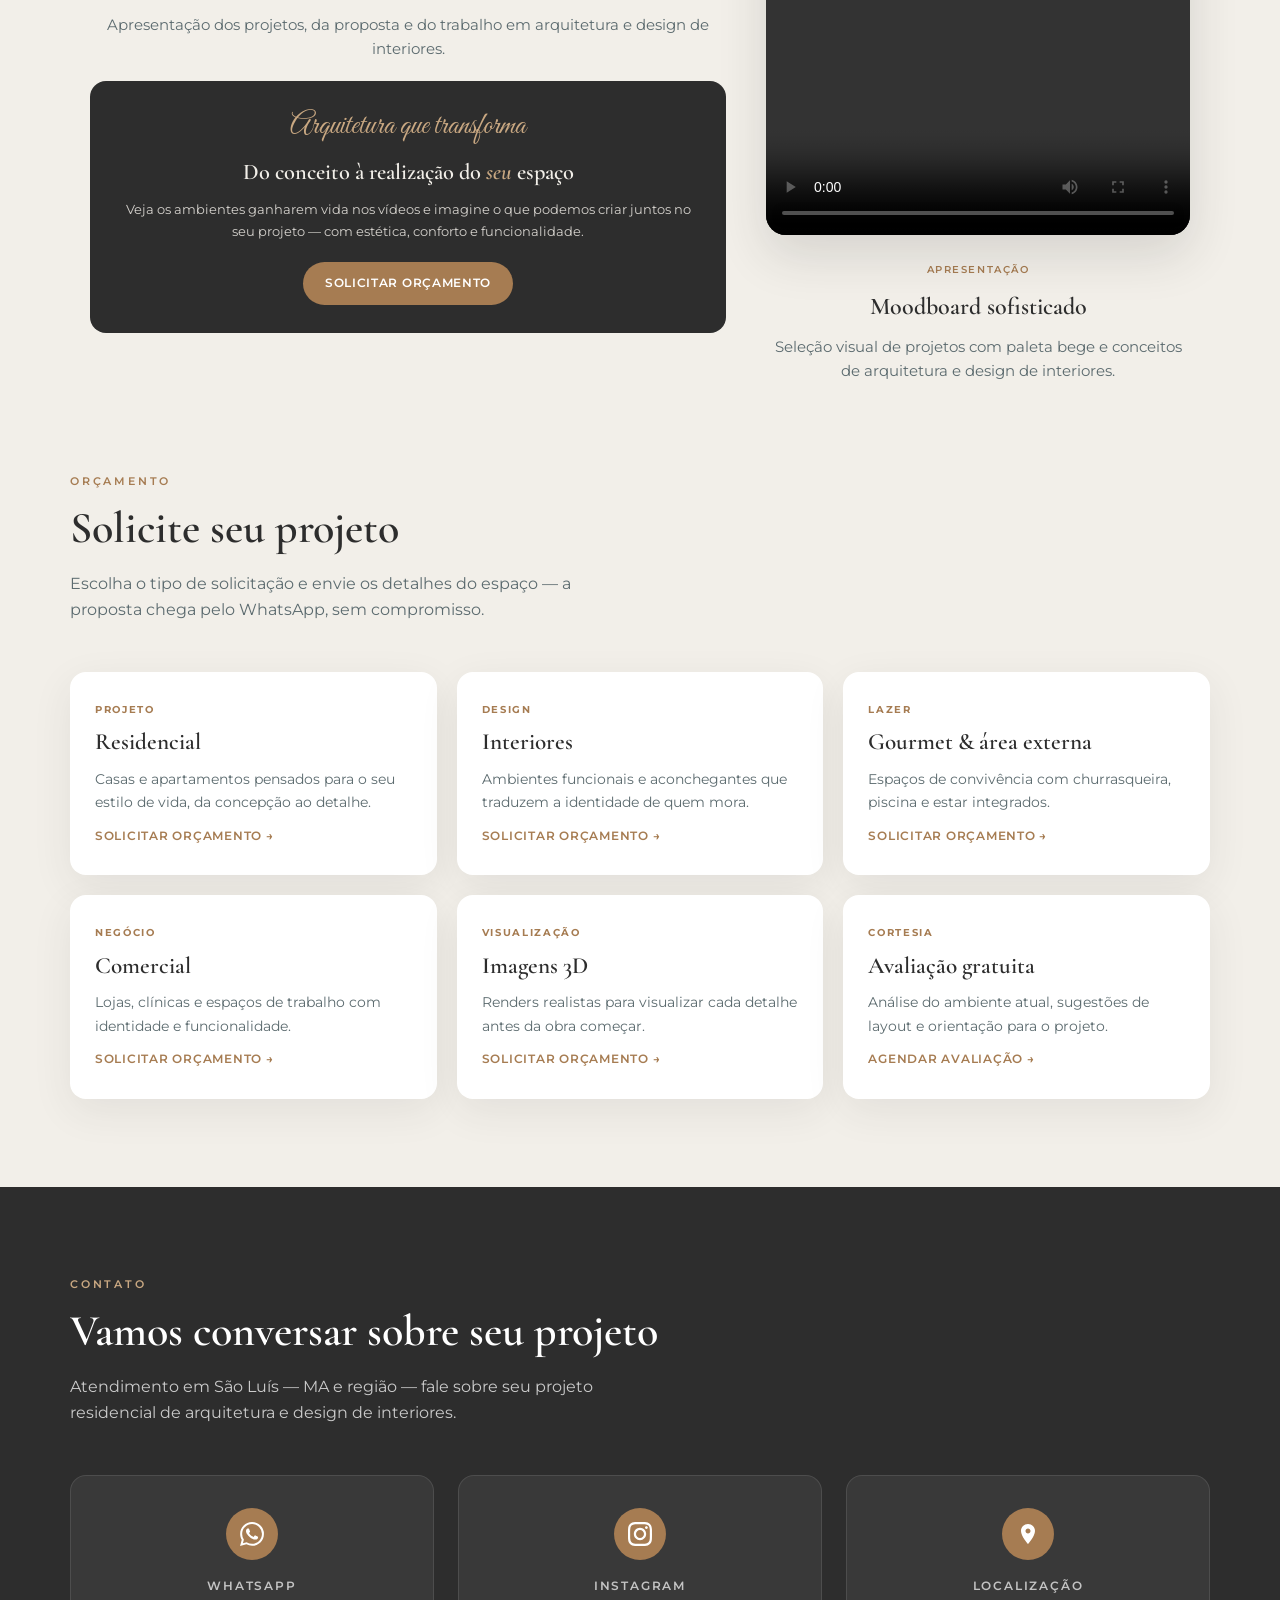
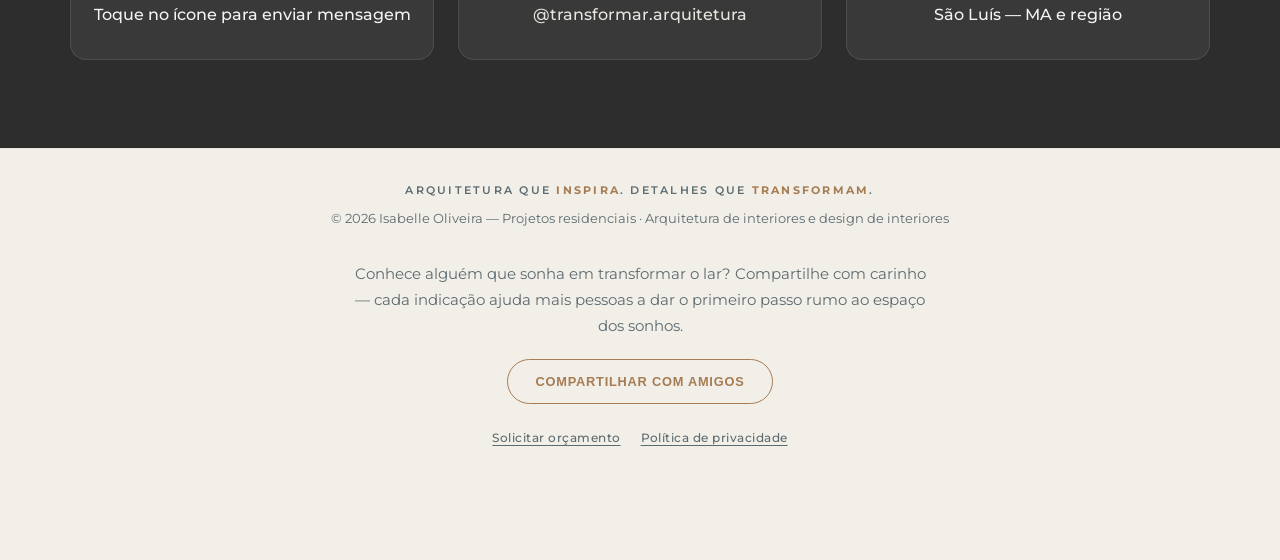
==== commit de64b527: "Adiciona menu e formulário de orçamento para solicitação de projetos. Co-authored-by: Cursor <cursor" ====
--- a/index.html
+++ b/index.html
@@ -73,7 +73,8 @@
         <a href="#galeria">Galeria</a>
         <a href="#videos">Vídeos</a>
         <a href="folder.html">Folder</a>
-        <a href="#contato" class="nav__cta">Contato</a>
+        <a href="#contato">Contato</a>
+        <a href="orcamento.html" class="nav__cta">Orçamento</a>
       </nav>
       <button class="menu-toggle" aria-label="Abrir menu" aria-expanded="false" type="button">
         <span></span><span></span><span></span>
@@ -100,7 +101,7 @@
         </p>
         <div class="hero__actions">
           <a href="#portfolio" class="btn btn--primary">Ver portfólio</a>
-          <a href="https://wa.me/559885375067" class="btn btn--outline" target="_blank" rel="noopener">WhatsApp</a>
+          <a href="orcamento.html" class="btn btn--outline">Solicitar orçamento</a>
         </div>
       </div>
       <div class="hero__visual reveal">
@@ -381,7 +382,7 @@
               Cada ambiente pode acolher, inspirar e refletir quem você é.
               Dê o primeiro passo para o projeto que sempre imaginou.
             </p>
-            <a href="#contato" class="btn btn--primary gallery__quote__btn">Quero meu projeto</a>
+            <a href="orcamento.html" class="btn btn--primary gallery__quote__btn">Quero meu projeto</a>
           </aside>
         </div>
       </div>
@@ -425,7 +426,7 @@
                 Veja os ambientes ganharem vida nos vídeos e imagine o que podemos
                 criar juntos no seu projeto — com estética, conforto e funcionalidade.
               </p>
-              <a href="https://wa.me/559885375067" class="btn btn--primary videos__quote__btn" target="_blank" rel="noopener">Solicitar orçamento</a>
+              <a href="orcamento.html" class="btn btn--primary videos__quote__btn">Solicitar orçamento</a>
             </aside>
           </div>
           <article class="video-card video-card--portrait reveal">
@@ -452,6 +453,56 @@
       </div>
     </section>
 
+    <!-- Orçamento -->
+    <section id="orcamento" class="section quote-menu">
+      <div class="container">
+        <p class="section__label reveal">Orçamento</p>
+        <h2 class="section__title reveal">Solicite seu projeto</h2>
+        <p class="section__intro reveal">
+          Escolha o tipo de solicitação e envie os detalhes do espaço —
+          a proposta chega pelo WhatsApp, sem compromisso.
+        </p>
+        <div class="quote-menu__grid">
+          <a href="orcamento.html?tipo=residencial" class="quote-menu__card reveal">
+            <span>Projeto</span>
+            <h3>Residencial</h3>
+            <p>Casas e apartamentos pensados para o seu estilo de vida, da concepção ao detalhe.</p>
+            <em>Solicitar orçamento →</em>
+          </a>
+          <a href="orcamento.html?tipo=interiores" class="quote-menu__card reveal">
+            <span>Design</span>
+            <h3>Interiores</h3>
+            <p>Ambientes funcionais e aconchegantes que traduzem a identidade de quem mora.</p>
+            <em>Solicitar orçamento →</em>
+          </a>
+          <a href="orcamento.html?tipo=gourmet" class="quote-menu__card reveal">
+            <span>Lazer</span>
+            <h3>Gourmet &amp; área externa</h3>
+            <p>Espaços de convivência com churrasqueira, piscina e estar integrados.</p>
+            <em>Solicitar orçamento →</em>
+          </a>
+          <a href="orcamento.html?tipo=comercial" class="quote-menu__card reveal">
+            <span>Negócio</span>
+            <h3>Comercial</h3>
+            <p>Lojas, clínicas e espaços de trabalho com identidade e funcionalidade.</p>
+            <em>Solicitar orçamento →</em>
+          </a>
+          <a href="orcamento.html?tipo=3d" class="quote-menu__card reveal">
+            <span>Visualização</span>
+            <h3>Imagens 3D</h3>
+            <p>Renders realistas para visualizar cada detalhe antes da obra começar.</p>
+            <em>Solicitar orçamento →</em>
+          </a>
+          <a href="orcamento.html?tipo=avaliacao" class="quote-menu__card reveal">
+            <span>Cortesia</span>
+            <h3>Avaliação gratuita</h3>
+            <p>Análise do ambiente atual, sugestões de layout e orientação para o projeto.</p>
+            <em>Agendar avaliação →</em>
+          </a>
+        </div>
+      </div>
+    </section>
+
     <!-- Contato -->
     <section id="contato" class="section section--dark">
       <div class="container">
@@ -513,6 +564,7 @@
         </button>
       </div>
       <nav class="footer__links" aria-label="Links legais">
+        <a href="orcamento.html">Solicitar orçamento</a>
         <a href="privacidade.html">Política de privacidade</a>
       </nav>
     </div>
--- a/css/style.css
+++ b/css/style.css
@@ -105,7 +105,7 @@
 .nav {
   display: flex;
   align-items: center;
-  gap: 2rem;
+  gap: 1.5rem;
 }
 
 .nav a {
@@ -1180,6 +1180,366 @@
   color: var(--cream);
 }
 
+/* —— Menu de orçamento (home) —— */
+.quote-menu {
+  padding-top: 0;
+}
+
+.quote-menu__grid {
+  display: grid;
+  grid-template-columns: repeat(3, 1fr);
+  gap: 1.25rem;
+}
+
+.quote-menu__card {
+  display: flex;
+  flex-direction: column;
+  gap: 0.65rem;
+  padding: 1.75rem 1.5rem;
+  background: var(--white);
+  border: 1px solid transparent;
+  border-radius: var(--radius);
+  box-shadow: var(--shadow);
+  transition: transform var(--transition), box-shadow var(--transition), border-color var(--transition);
+}
+
+.quote-menu__card:hover {
+  transform: translateY(-6px);
+  box-shadow: var(--shadow-hover);
+  border-color: var(--copper-light);
+}
+
+.quote-menu__card span {
+  font-size: 0.65rem;
+  font-weight: 700;
+  letter-spacing: 0.16em;
+  text-transform: uppercase;
+  color: var(--copper);
+}
+
+.quote-menu__card h3 {
+  font-family: var(--font-serif);
+  font-size: 1.45rem;
+  font-weight: 600;
+  line-height: 1.25;
+}
+
+.quote-menu__card p {
+  font-size: 0.9rem;
+  color: var(--slate);
+  flex: 1;
+}
+
+.quote-menu__card em {
+  font-style: normal;
+  font-size: 0.78rem;
+  font-weight: 600;
+  letter-spacing: 0.06em;
+  text-transform: uppercase;
+  color: var(--copper);
+}
+
+/* —— Página / formulário de orçamento —— */
+.quote-hero {
+  padding: 8rem 0 2rem;
+  text-align: center;
+}
+
+.quote-hero__script {
+  font-family: var(--font-script);
+  font-size: clamp(1.6rem, 3vw, 2.1rem);
+  color: var(--copper);
+  margin-bottom: 0.5rem;
+}
+
+.quote-hero__title {
+  font-family: var(--font-serif);
+  font-size: clamp(2.2rem, 5vw, 3.4rem);
+  font-weight: 600;
+  line-height: 1.15;
+  margin-bottom: 1rem;
+}
+
+.quote-hero__title em {
+  font-style: italic;
+  color: var(--copper);
+}
+
+.quote-hero__text {
+  max-width: 38rem;
+  margin-inline: auto;
+  color: var(--slate);
+}
+
+.quote-hero__text strong {
+  color: var(--charcoal);
+}
+
+.quote {
+  padding-top: 2rem;
+}
+
+.quote__layout {
+  display: grid;
+  grid-template-columns: minmax(0, 0.85fr) minmax(0, 1.15fr);
+  gap: 2.5rem;
+  align-items: start;
+}
+
+.quote__aside {
+  padding: 2rem 1.75rem;
+  background: var(--charcoal);
+  color: var(--cream);
+  border-radius: 24px;
+}
+
+.quote__aside-title {
+  font-family: var(--font-serif);
+  font-size: 1.75rem;
+  font-weight: 600;
+  margin-bottom: 1.5rem;
+}
+
+.quote__steps {
+  display: flex;
+  flex-direction: column;
+  gap: 1.25rem;
+}
+
+.quote__steps li {
+  display: flex;
+  gap: 1rem;
+  align-items: flex-start;
+}
+
+.quote__steps span {
+  flex-shrink: 0;
+  width: 36px;
+  height: 36px;
+  border-radius: 50%;
+  background: var(--copper);
+  color: var(--white);
+  font-size: 0.85rem;
+  font-weight: 700;
+  display: flex;
+  align-items: center;
+  justify-content: center;
+}
+
+.quote__steps strong {
+  display: block;
+  font-size: 0.95rem;
+  margin-bottom: 0.2rem;
+}
+
+.quote__steps p {
+  font-size: 0.85rem;
+  line-height: 1.55;
+  color: rgba(242, 239, 233, 0.8);
+}
+
+.quote__aside-note {
+  margin-top: 1.75rem;
+  padding-top: 1.25rem;
+  border-top: 1px solid rgba(255, 255, 255, 0.12);
+  font-size: 0.8rem;
+  line-height: 1.6;
+  color: rgba(242, 239, 233, 0.7);
+}
+
+.quote-form {
+  background: var(--white);
+  padding: 2rem 1.75rem 2.25rem;
+  border-radius: 24px;
+  box-shadow: var(--shadow);
+}
+
+.quote-form__fieldset {
+  border: 0;
+  margin-bottom: 1.5rem;
+}
+
+.quote-form__fieldset legend,
+.quote-field > span {
+  display: block;
+  font-size: 0.72rem;
+  font-weight: 700;
+  letter-spacing: 0.12em;
+  text-transform: uppercase;
+  color: var(--slate);
+  margin-bottom: 0.75rem;
+}
+
+.quote-types {
+  display: grid;
+  grid-template-columns: repeat(3, 1fr);
+  gap: 0.75rem;
+}
+
+.quote-type {
+  cursor: pointer;
+}
+
+.quote-type input {
+  position: absolute;
+  opacity: 0;
+  pointer-events: none;
+}
+
+.quote-type__card {
+  display: flex;
+  flex-direction: column;
+  gap: 0.25rem;
+  min-height: 100%;
+  padding: 0.9rem 0.8rem;
+  border: 1.5px solid var(--cream-dark);
+  border-radius: 12px;
+  background: var(--cream);
+  transition: border-color var(--transition), background var(--transition), box-shadow var(--transition);
+}
+
+.quote-type__card strong {
+  font-size: 0.82rem;
+  font-weight: 700;
+  color: var(--charcoal);
+}
+
+.quote-type__card em {
+  font-style: normal;
+  font-size: 0.72rem;
+  color: var(--slate);
+  line-height: 1.35;
+}
+
+.quote-type:hover .quote-type__card,
+.quote-type input:focus-visible + .quote-type__card {
+  border-color: var(--copper);
+}
+
+.quote-type input:checked + .quote-type__card {
+  border-color: var(--copper);
+  background: #f7f1ea;
+  box-shadow: 0 0 0 3px rgba(166, 124, 82, 0.18);
+}
+
+.quote-form__grid {
+  display: grid;
+  grid-template-columns: 1fr 1fr;
+  gap: 1rem 1.15rem;
+  margin-bottom: 1.5rem;
+}
+
+.quote-field {
+  display: flex;
+  flex-direction: column;
+}
+
+.quote-field input,
+.quote-field select,
+.quote-field textarea {
+  width: 100%;
+  font-family: inherit;
+  font-size: 0.95rem;
+  color: var(--charcoal);
+  background: var(--cream);
+  border: 1.5px solid var(--cream-dark);
+  border-radius: 12px;
+  padding: 0.8rem 0.95rem;
+  transition: border-color var(--transition), box-shadow var(--transition);
+}
+
+.quote-field textarea {
+  resize: vertical;
+  min-height: 8rem;
+  margin-bottom: 1.25rem;
+}
+
+.quote-field input:focus,
+.quote-field select:focus,
+.quote-field textarea:focus {
+  outline: none;
+  border-color: var(--copper);
+  box-shadow: 0 0 0 3px rgba(166, 124, 82, 0.16);
+  background: var(--white);
+}
+
+.quote-checks {
+  display: flex;
+  flex-wrap: wrap;
+  gap: 0.55rem;
+}
+
+.quote-checks label {
+  display: inline-flex;
+  align-items: center;
+  gap: 0.4rem;
+  font-size: 0.82rem;
+  font-weight: 500;
+  color: var(--charcoal-soft);
+  background: var(--cream);
+  border: 1px solid var(--cream-dark);
+  border-radius: var(--radius-pill);
+  padding: 0.45rem 0.85rem;
+  cursor: pointer;
+}
+
+.quote-checks input {
+  accent-color: var(--copper);
+}
+
+.quote-consent {
+  display: flex;
+  align-items: flex-start;
+  gap: 0.65rem;
+  font-size: 0.82rem;
+  line-height: 1.55;
+  color: var(--slate);
+  margin-bottom: 1.25rem;
+}
+
+.quote-consent input {
+  margin-top: 0.2rem;
+  accent-color: var(--copper);
+}
+
+.quote-consent a {
+  color: var(--copper);
+  text-decoration: underline;
+  text-underline-offset: 2px;
+}
+
+.quote-form__actions {
+  display: flex;
+  flex-wrap: wrap;
+  align-items: center;
+  gap: 1rem;
+}
+
+.quote-form__hint {
+  font-size: 0.8rem;
+  color: var(--slate);
+  max-width: 18rem;
+}
+
+.quote-form__error {
+  margin-top: 0.5rem;
+  font-size: 0.78rem;
+  font-weight: 600;
+  color: #9b3d2e;
+}
+
+.quote-form__status {
+  min-height: 1.25rem;
+  margin-top: 0.85rem;
+  font-size: 0.85rem;
+  font-weight: 600;
+  color: var(--copper);
+}
+
+.quote-form.is-invalid .quote-type__card {
+  border-color: #e0cfc3;
+}
+
 /* —— Footer —— */
 .footer {
   padding: 2rem 0;
@@ -1207,6 +1567,10 @@
 
 .footer__links {
   margin-top: 0.75rem;
+  display: flex;
+  justify-content: center;
+  flex-wrap: wrap;
+  gap: 0.35rem 1.25rem;
 }
 
 .footer__links a {
@@ -1648,6 +2012,16 @@
 }
 
 /* —— Responsive —— */
+@media (max-width: 1200px) {
+  .nav {
+    gap: 1.1rem;
+  }
+
+  .nav a {
+    font-size: 0.72rem;
+  }
+}
+
 @media (max-width: 1024px) {
   .hero {
     grid-template-columns: 1fr;
@@ -1743,6 +2117,13 @@
 
   .about {
     grid-template-columns: 1fr;
+  }
+
+  .quote-menu__grid,
+  .quote__layout,
+  .quote-form__grid,
+  .quote-types {
+    grid-template-columns: 1fr 1fr;
   }
 }
 
@@ -1763,6 +2144,10 @@
     transform: translateX(0);
   }
 
+  .nav a {
+    font-size: 0.9rem;
+  }
+
   .menu-toggle {
     display: flex;
     z-index: 101;
@@ -1804,8 +2189,22 @@
 
   .services__grid,
   .portfolio__grid,
-  .contact__grid {
+  .contact__grid,
+  .quote-menu__grid,
+  .quote__layout,
+  .quote-form__grid,
+  .quote-types {
     grid-template-columns: 1fr;
+  }
+
+  .quote-hero {
+    padding-top: 7rem;
+    text-align: left;
+  }
+
+  .quote-form,
+  .quote__aside {
+    padding: 1.5rem 1.25rem;
   }
 
   .gallery__grid {
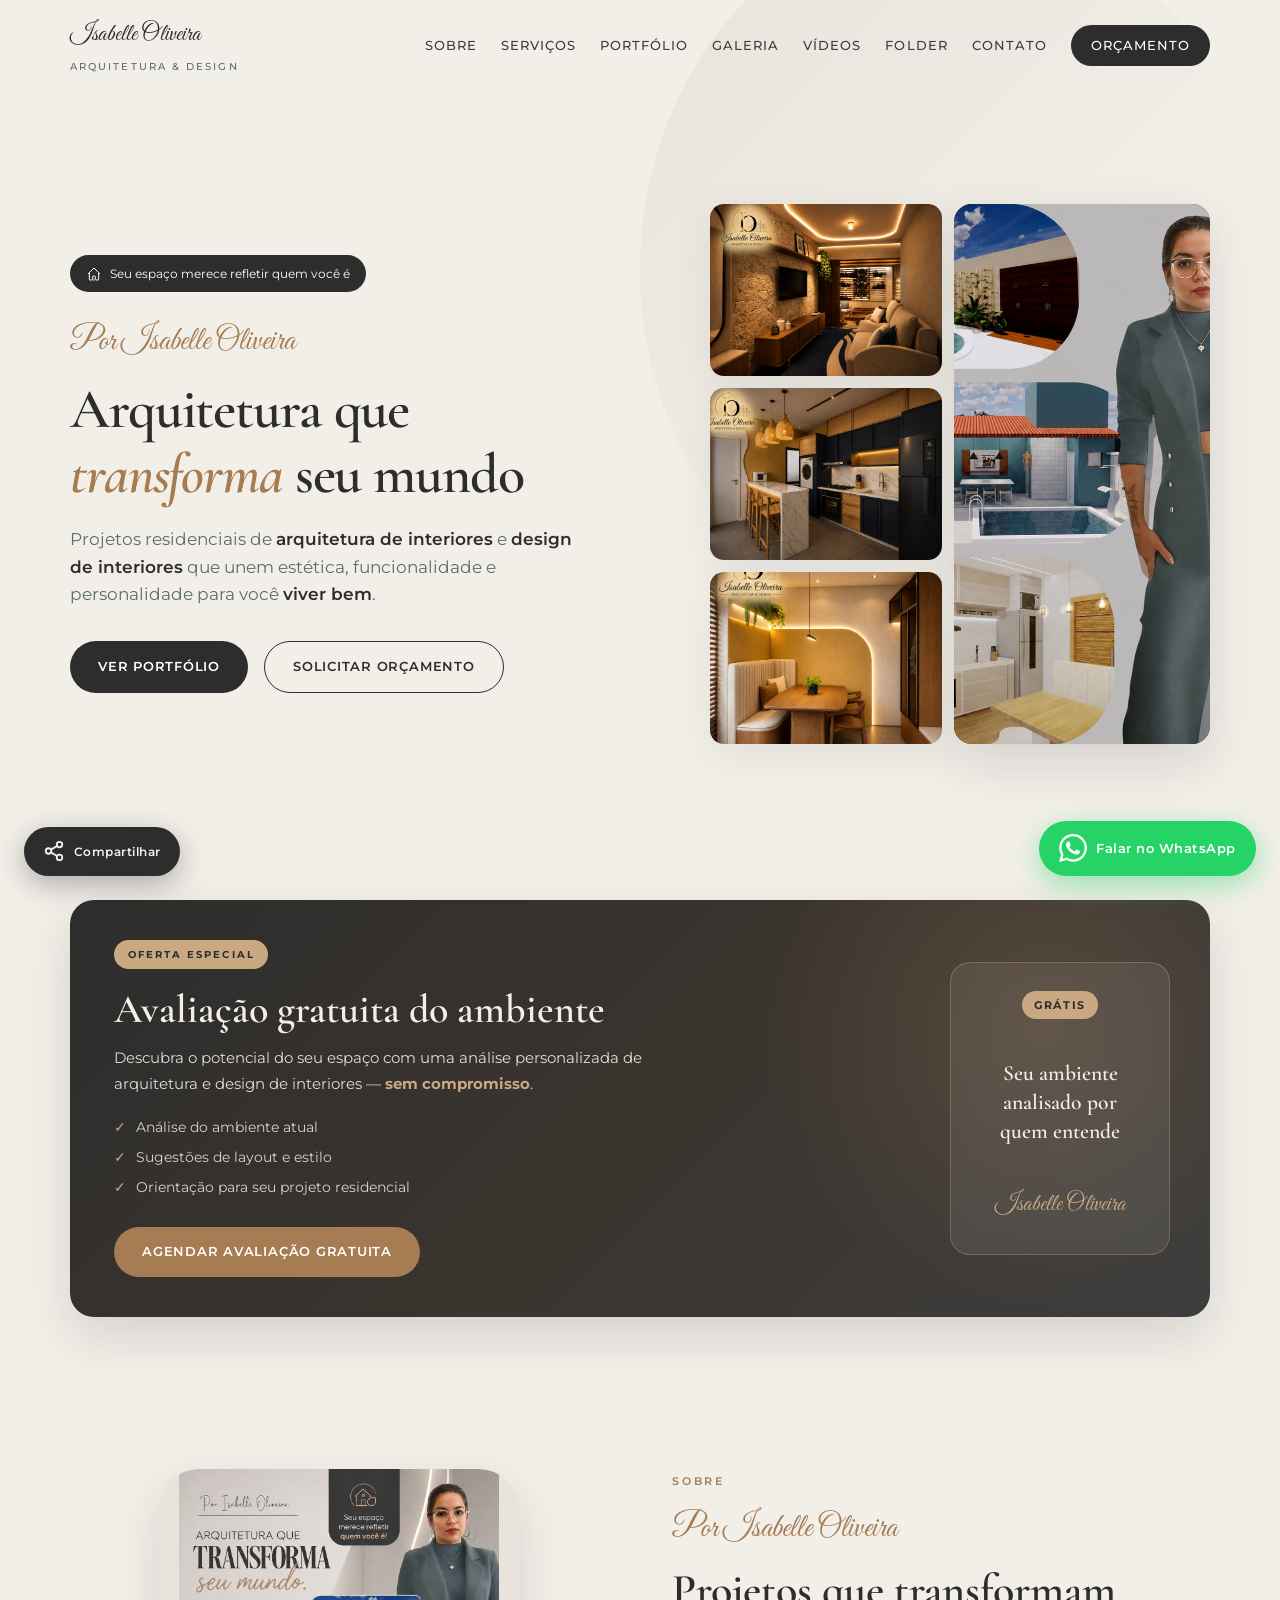
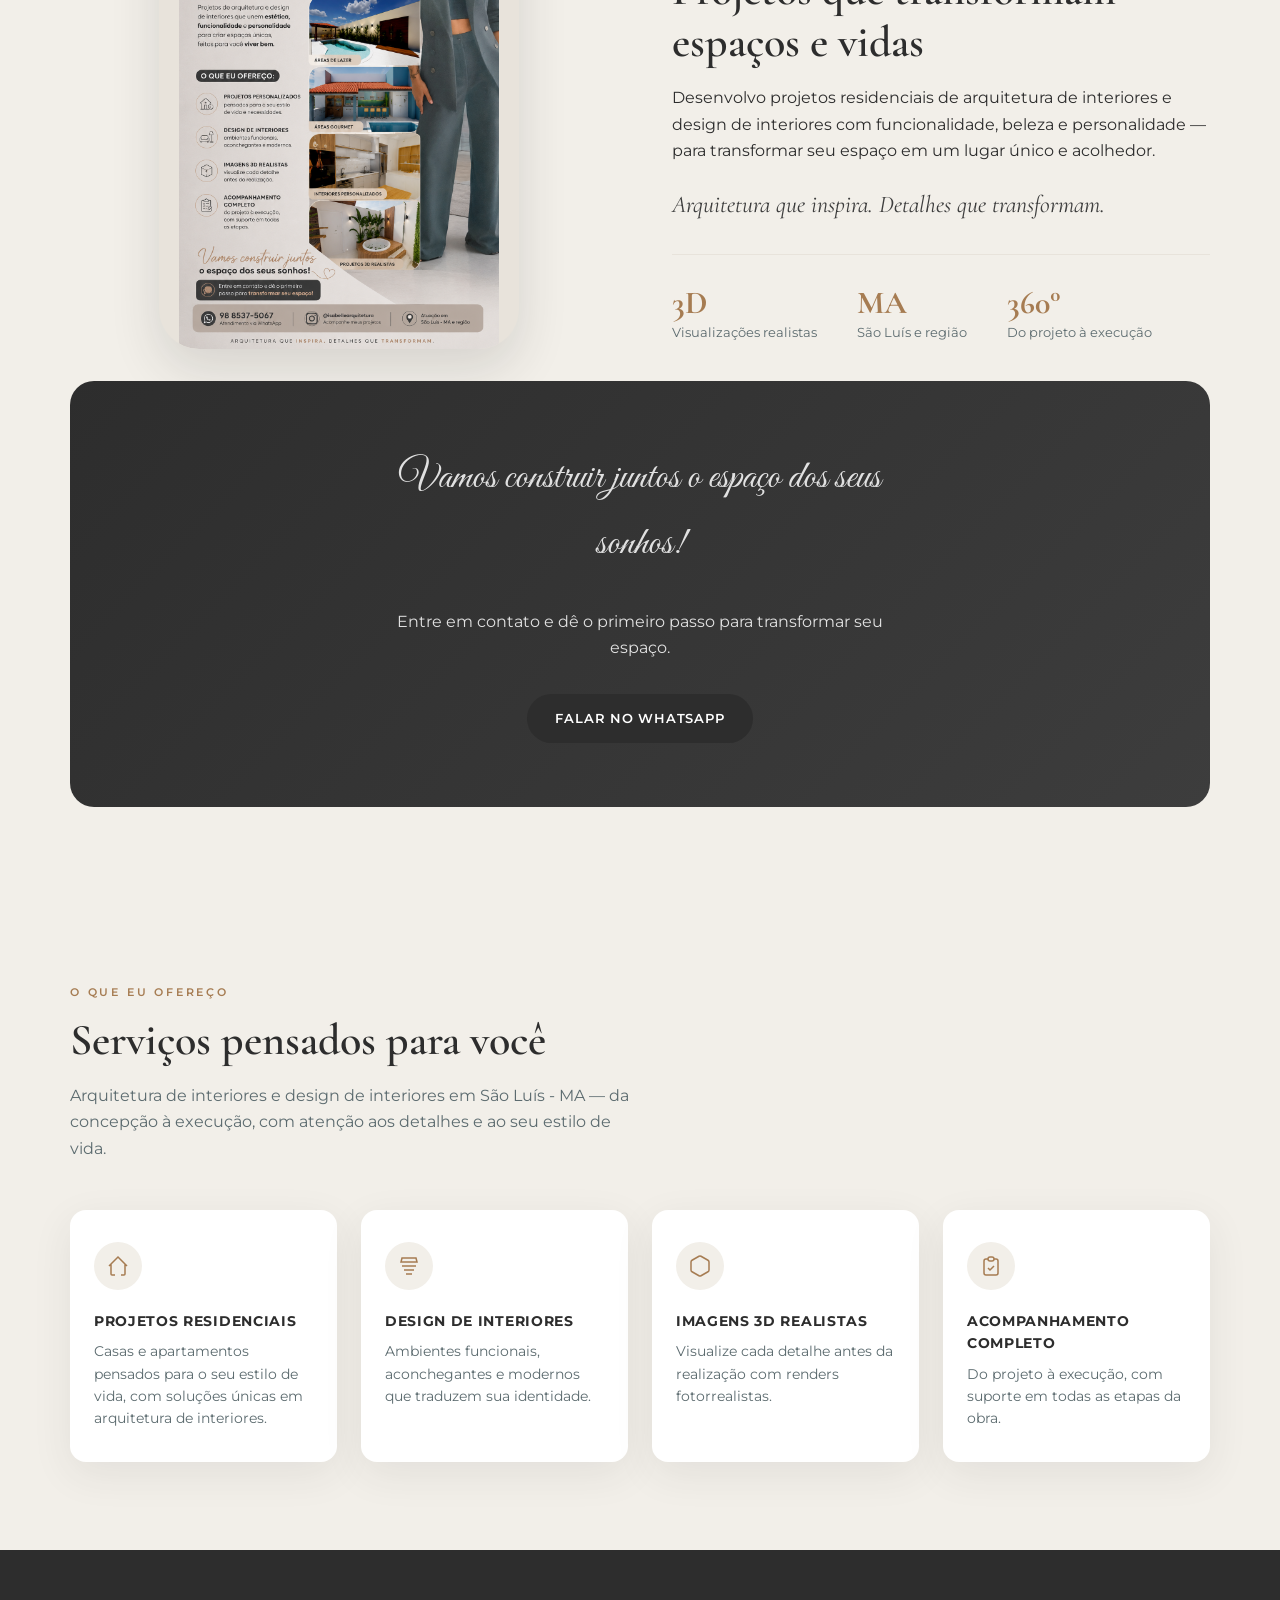
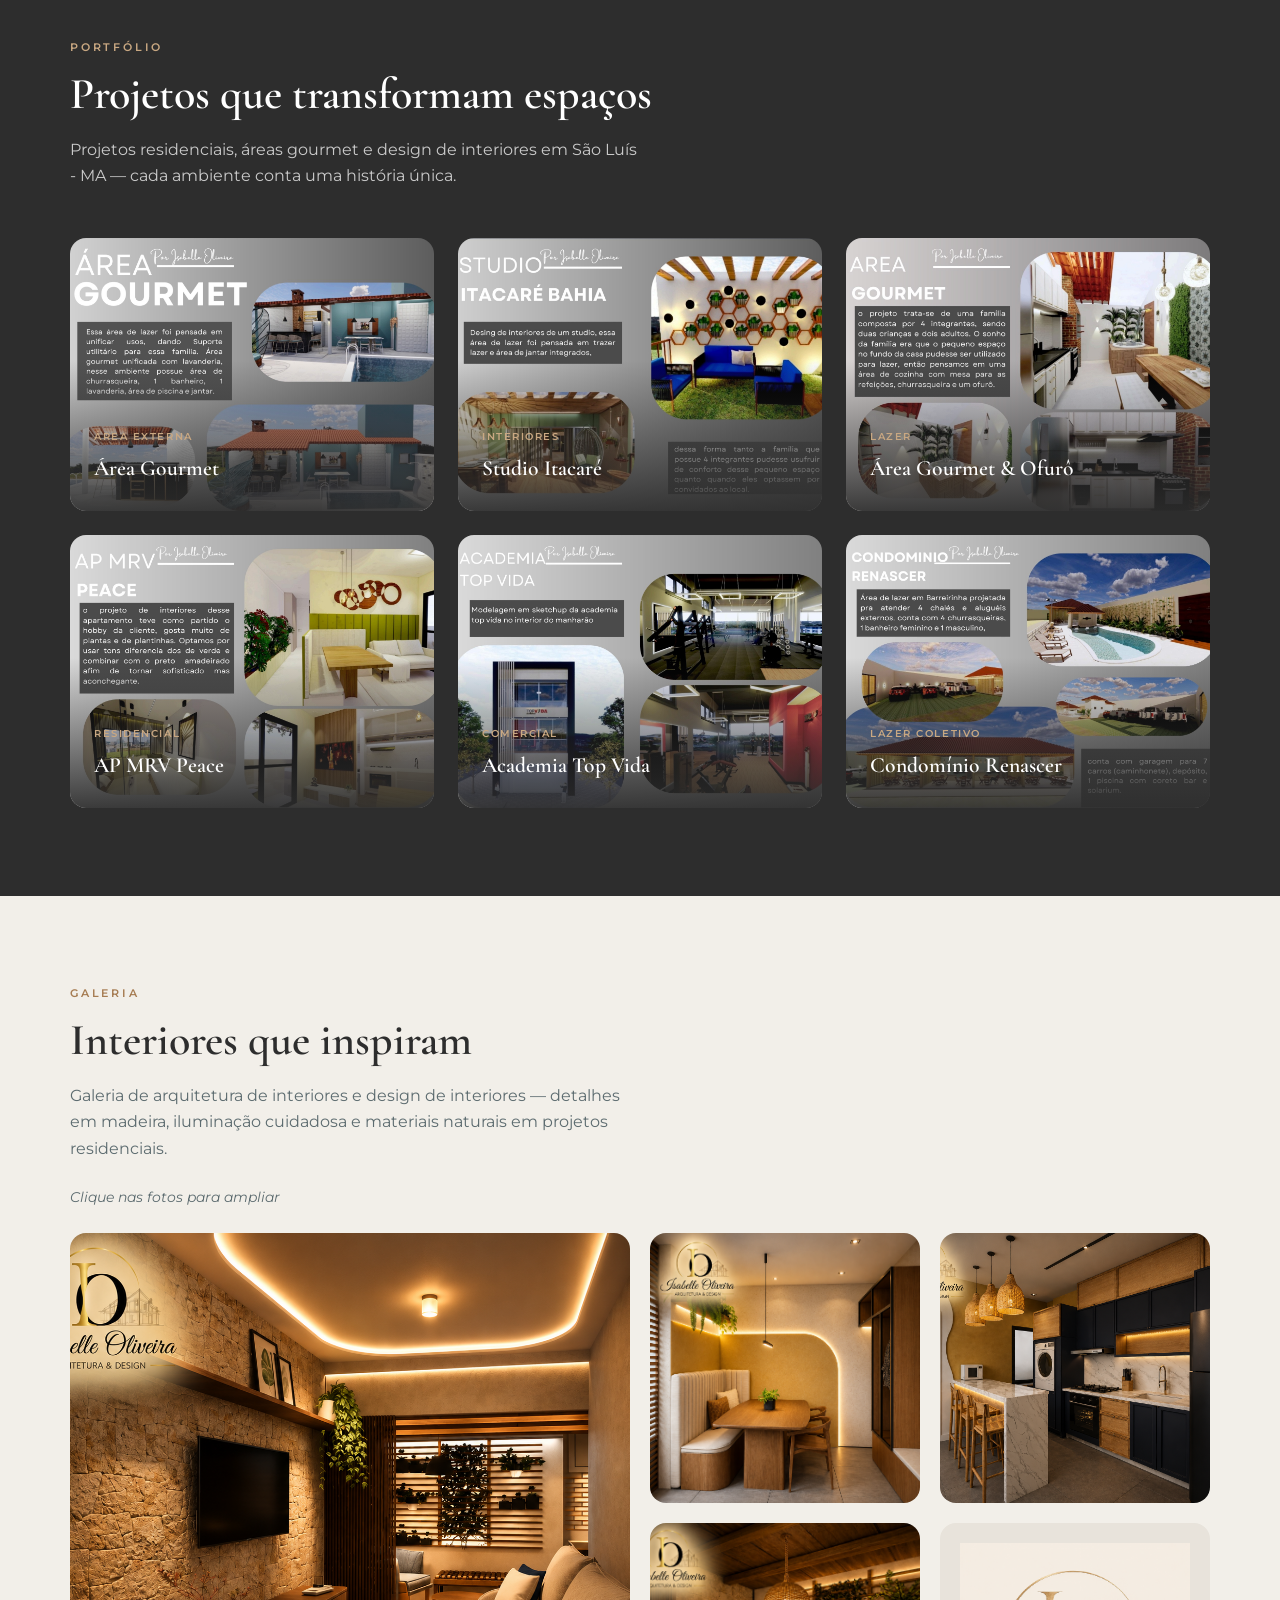
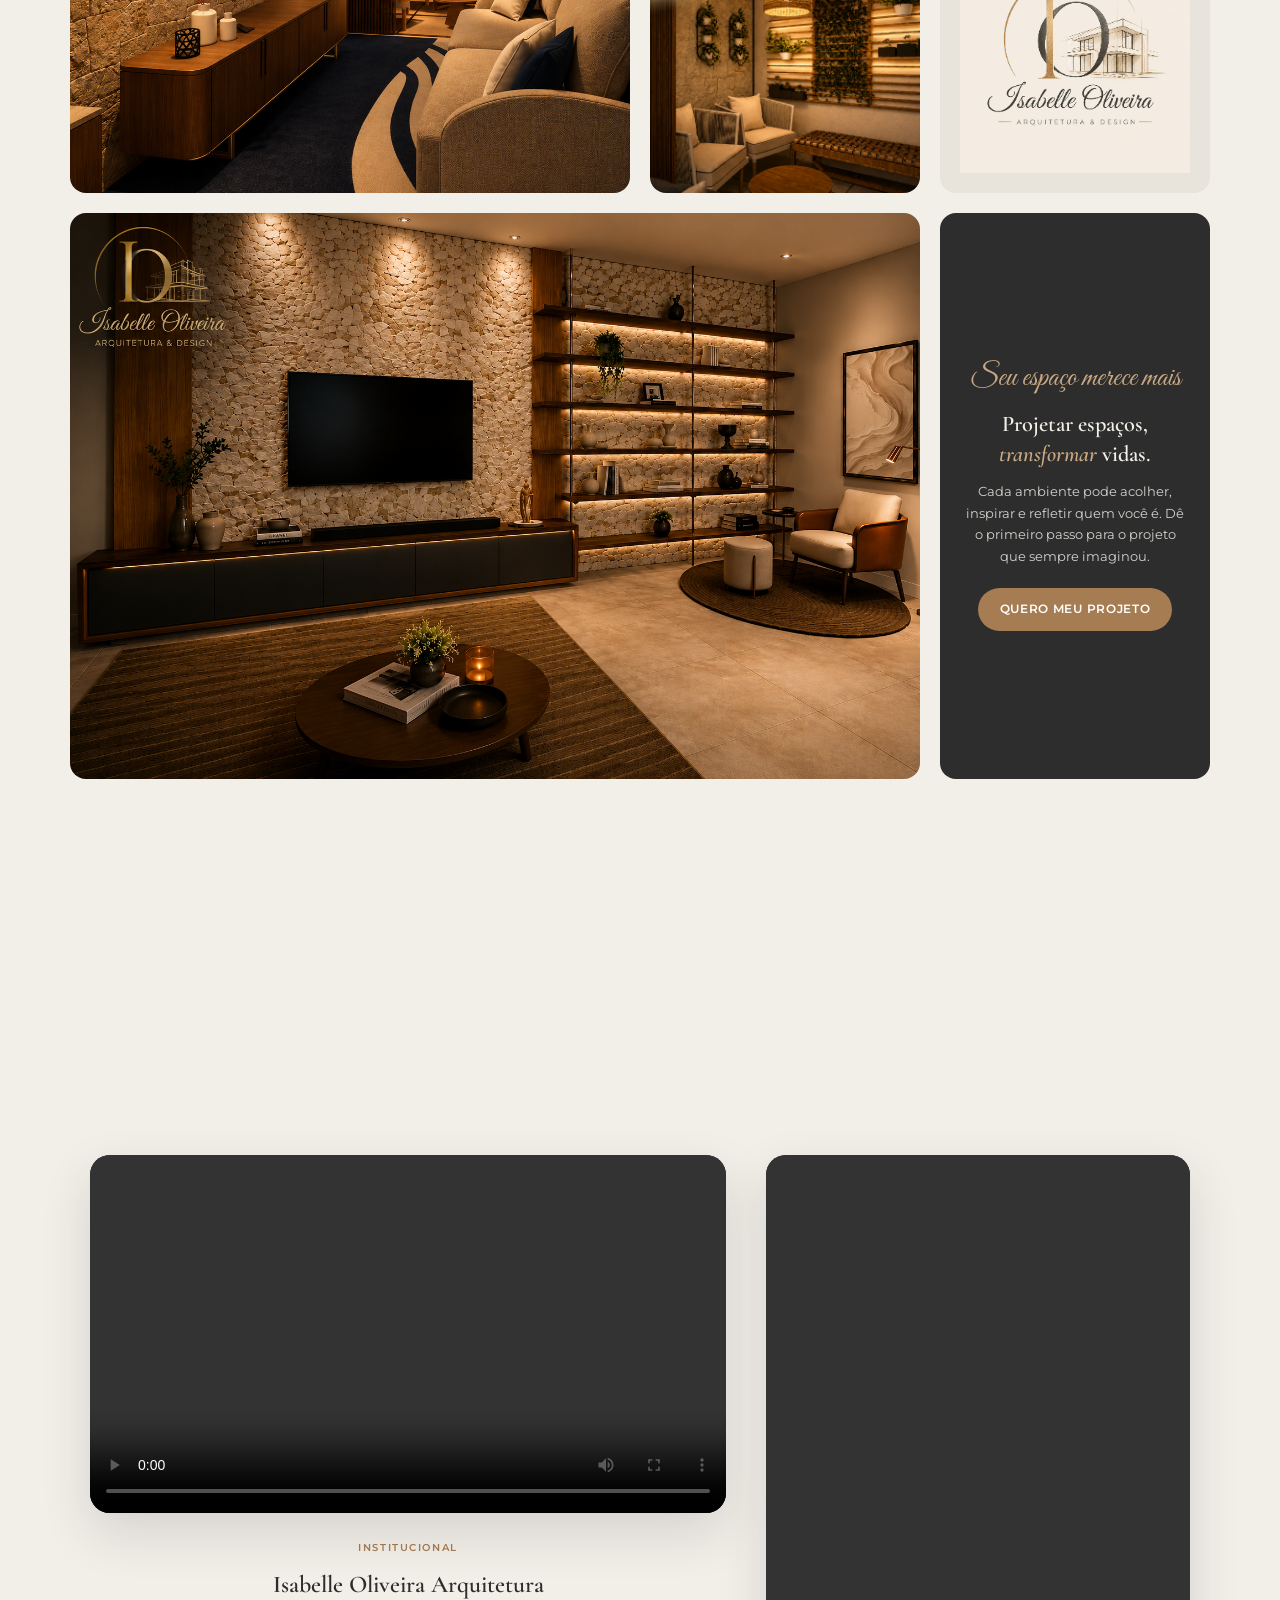
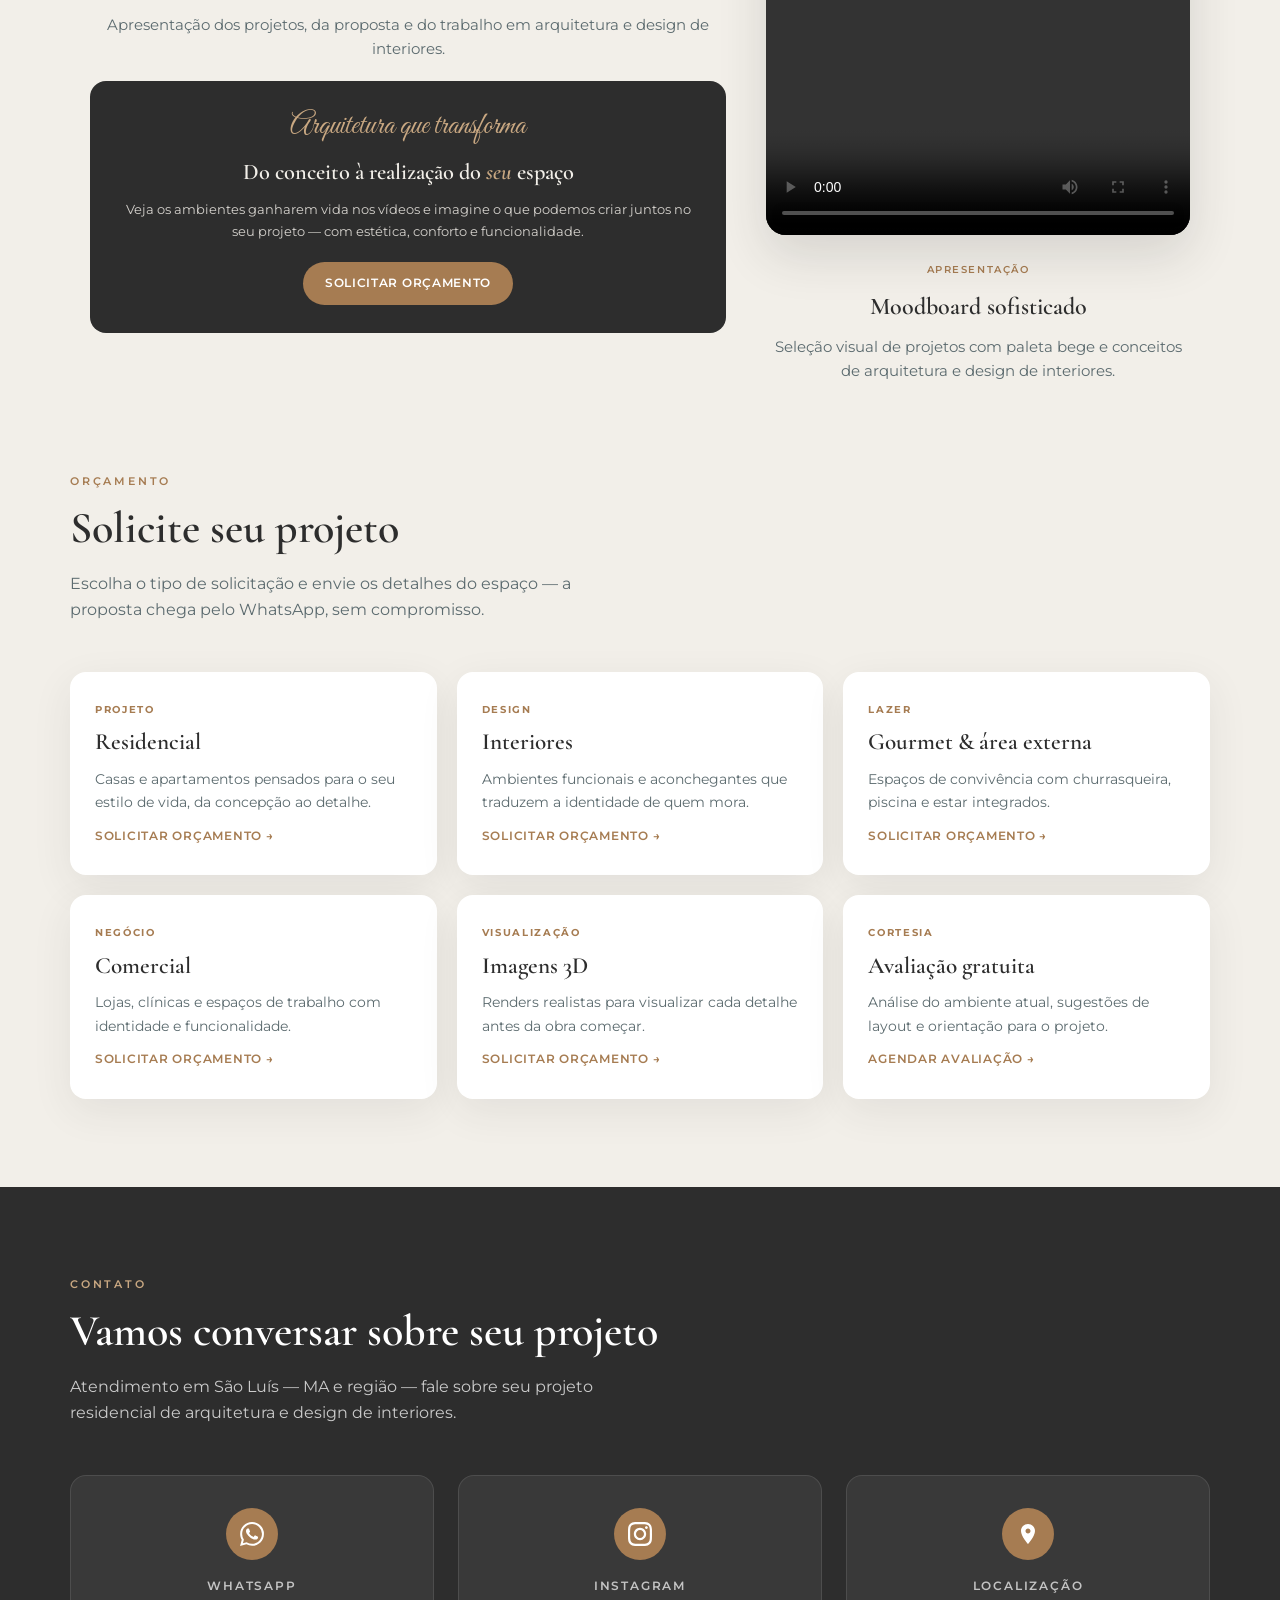
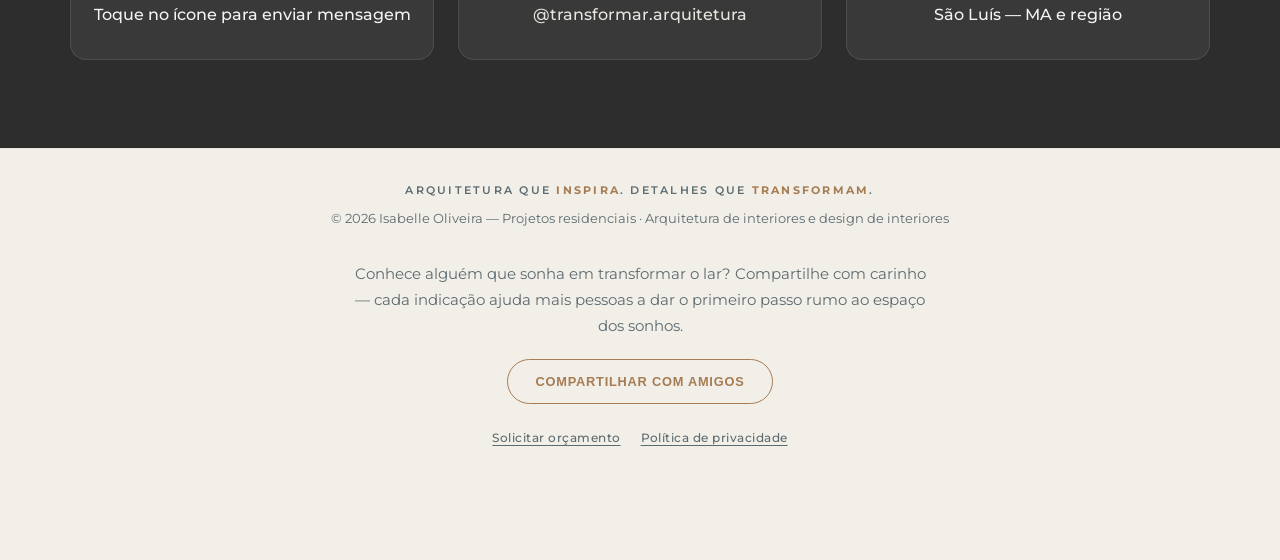
==== commit 81a3b8e7: "Adiciona a tag do Google Ads em todas as páginas. Co-authored-by: Cursor <cursoragent@cursor.com>" ====
--- a/index.html
+++ b/index.html
@@ -1,6 +1,15 @@
 <!DOCTYPE html>
 <html lang="pt-BR">
 <head>
+  <!-- Google tag (gtag.js) -->
+  <script async src="https://www.googletagmanager.com/gtag/js?id=AW-18393325599"></script>
+  <script>
+    window.dataLayer = window.dataLayer || [];
+    function gtag(){dataLayer.push(arguments);}
+    gtag('js', new Date());
+
+    gtag('config', 'AW-18393325599');
+  </script>
   <meta charset="UTF-8">
   <meta name="viewport" content="width=device-width, initial-scale=1.0">
   <meta name="description" content="Isabelle Oliveira — projetos residenciais, arquitetura de interiores e design de interiores em São Luís, MA. Visualizações 3D e acompanhamento de obra.">
--- a/css/style.css
+++ b/css/style.css
@@ -1275,8 +1275,89 @@
   color: var(--charcoal);
 }
 
+.quote-briefing {
+  min-height: calc(100vh - 5rem);
+  display: flex;
+  align-items: center;
+  padding: 7.5rem 0 4rem;
+}
+
+.quote-briefing[hidden] {
+  display: none;
+}
+
+.quote-briefing__inner {
+  max-width: 40rem;
+  margin-inline: auto;
+  text-align: center;
+}
+
+.quote-briefing .quote-hero__title {
+  margin-bottom: 1.5rem;
+}
+
+.quote-briefing__lead {
+  font-family: var(--font-serif);
+  font-size: clamp(1.25rem, 2.4vw, 1.55rem);
+  font-weight: 600;
+  color: var(--charcoal);
+  margin-bottom: 1.15rem;
+}
+
+.quote-briefing__text {
+  color: var(--slate);
+  font-size: 1.02rem;
+  line-height: 1.75;
+  margin-bottom: 1.15rem;
+}
+
+.quote-briefing__note {
+  margin: 1.5rem 0 1.35rem;
+  padding: 1.15rem 1.35rem;
+  background: var(--white);
+  border-left: 3px solid var(--copper);
+  border-radius: 0 12px 12px 0;
+  text-align: left;
+  color: var(--slate);
+  font-size: 0.95rem;
+  line-height: 1.7;
+  box-shadow: var(--shadow);
+}
+
+.quote-briefing__note strong {
+  display: block;
+  font-size: 0.72rem;
+  font-weight: 700;
+  letter-spacing: 0.14em;
+  text-transform: uppercase;
+  color: var(--copper);
+  margin-bottom: 0.35rem;
+}
+
+.quote-briefing__close {
+  font-family: var(--font-serif);
+  font-size: clamp(1.15rem, 2.2vw, 1.4rem);
+  font-weight: 600;
+  line-height: 1.45;
+  color: var(--charcoal);
+  margin: 1.75rem 0 1.75rem;
+}
+
+.quote-briefing__cta {
+  margin-inline: auto;
+}
+
+.quote[hidden] {
+  display: none;
+}
+
+.quote__form-heading {
+  margin-bottom: 0.75rem;
+}
+
 .quote {
-  padding-top: 2rem;
+  padding-top: 6.5rem;
+  scroll-margin-top: 4.5rem;
 }
 
 .quote__layout {
@@ -2202,6 +2283,20 @@
     text-align: left;
   }
 
+  .quote-briefing {
+    min-height: 0;
+    padding: 7rem 0 3rem;
+    align-items: flex-start;
+  }
+
+  .quote-briefing__inner {
+    text-align: left;
+  }
+
+  .quote-briefing__cta {
+    margin-inline: 0;
+  }
+
   .quote-form,
   .quote__aside {
     padding: 1.5rem 1.25rem;
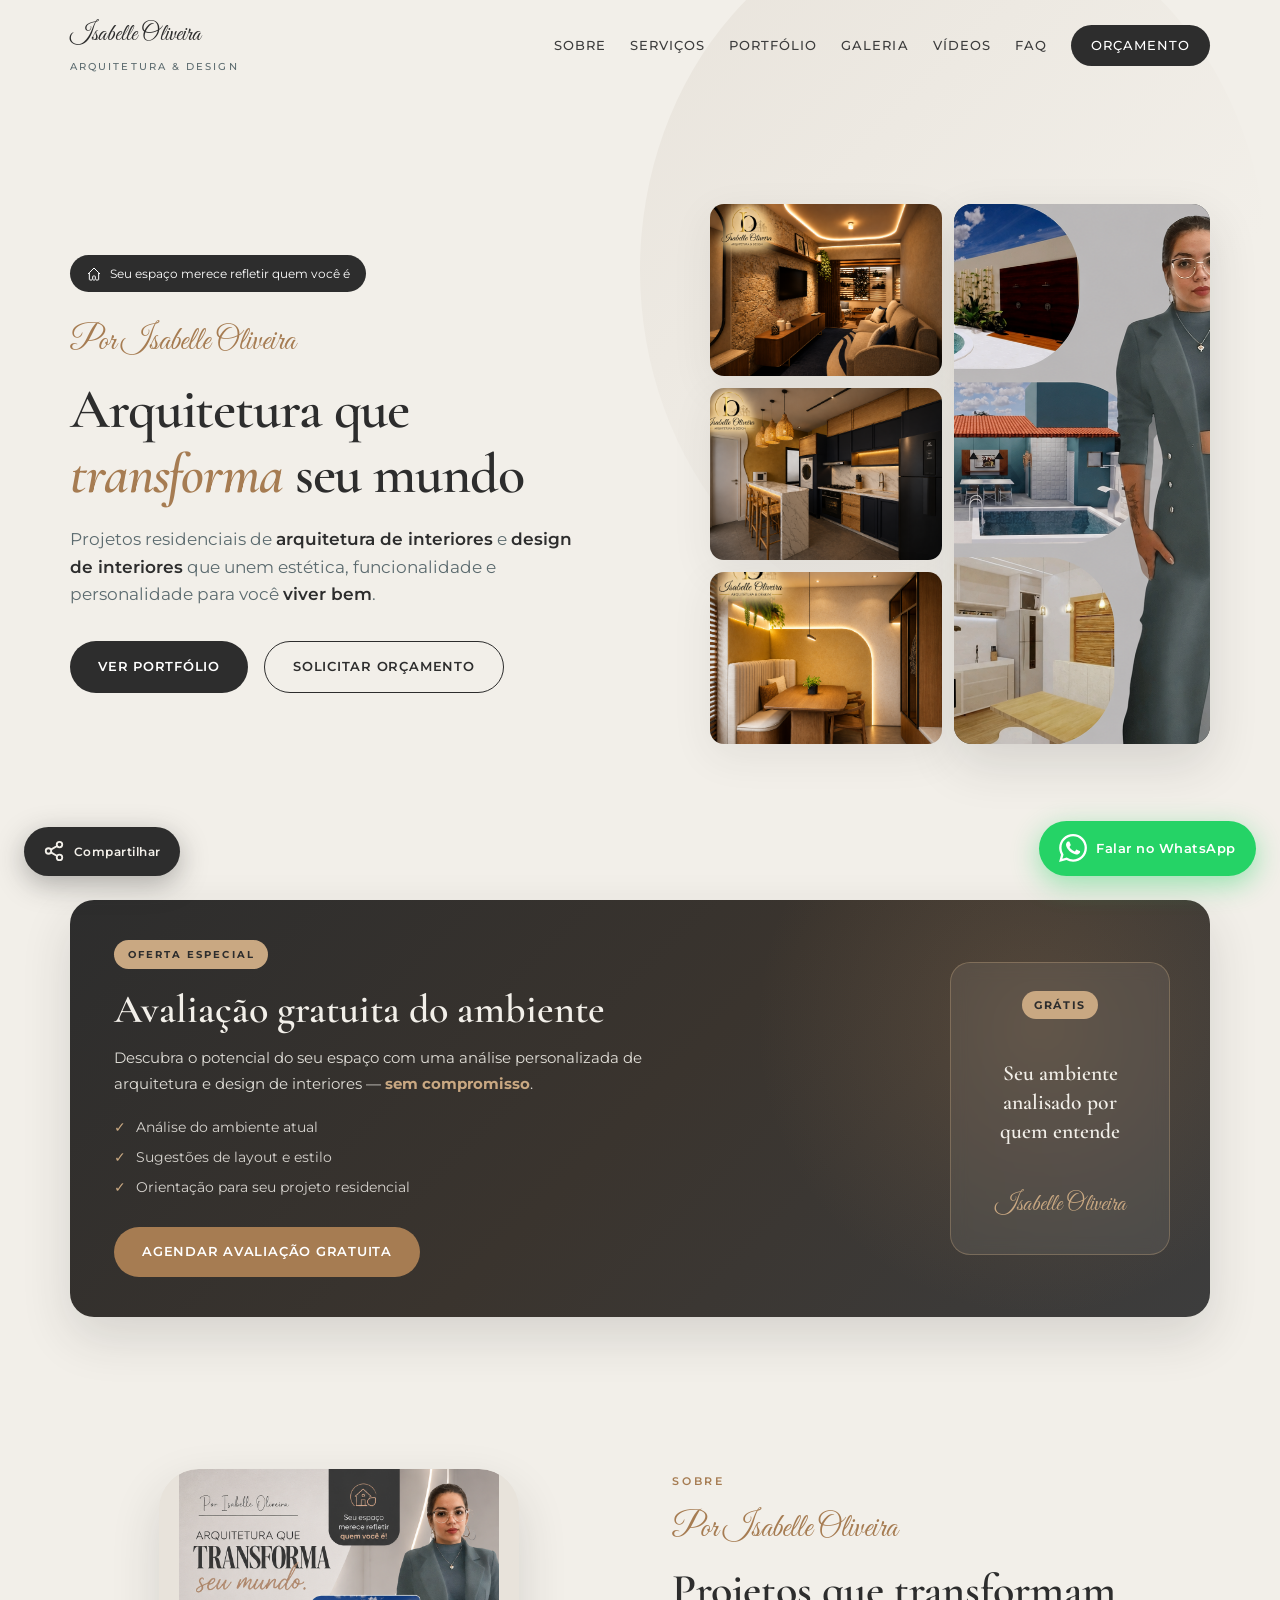
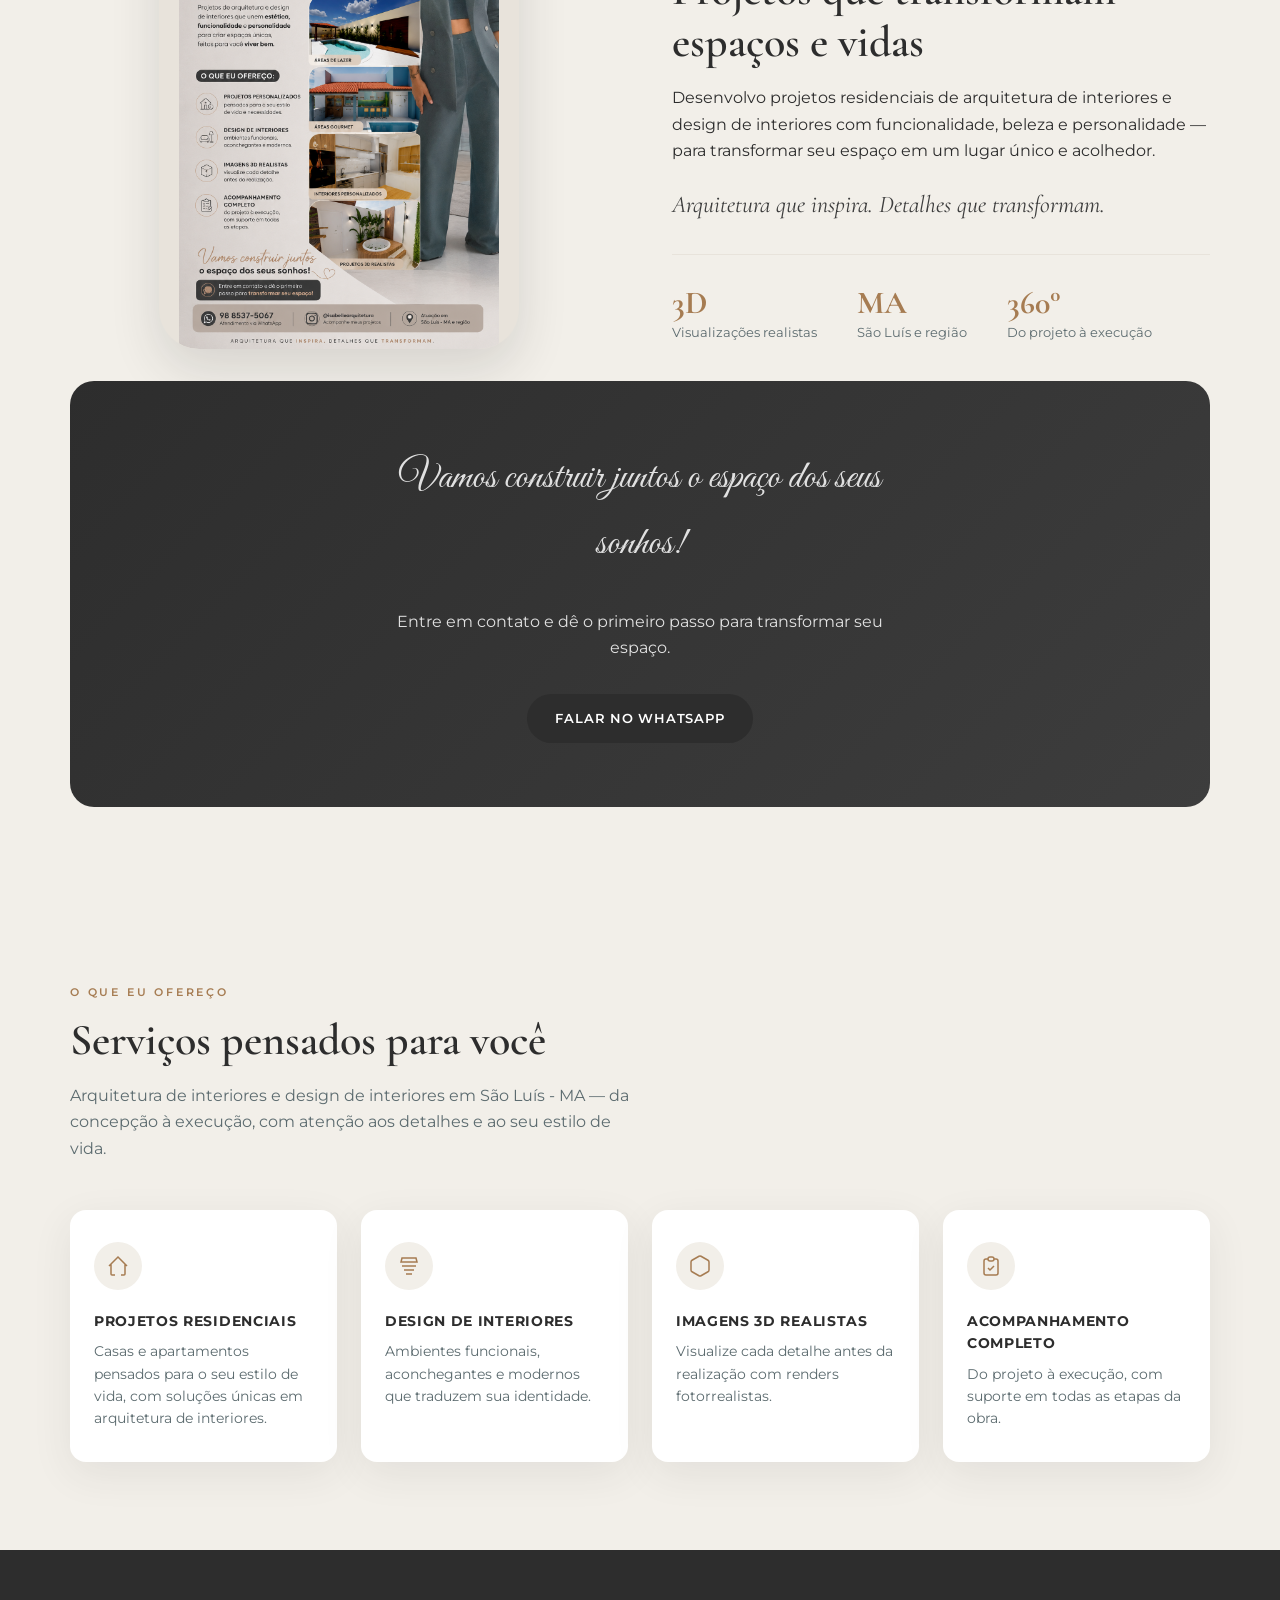
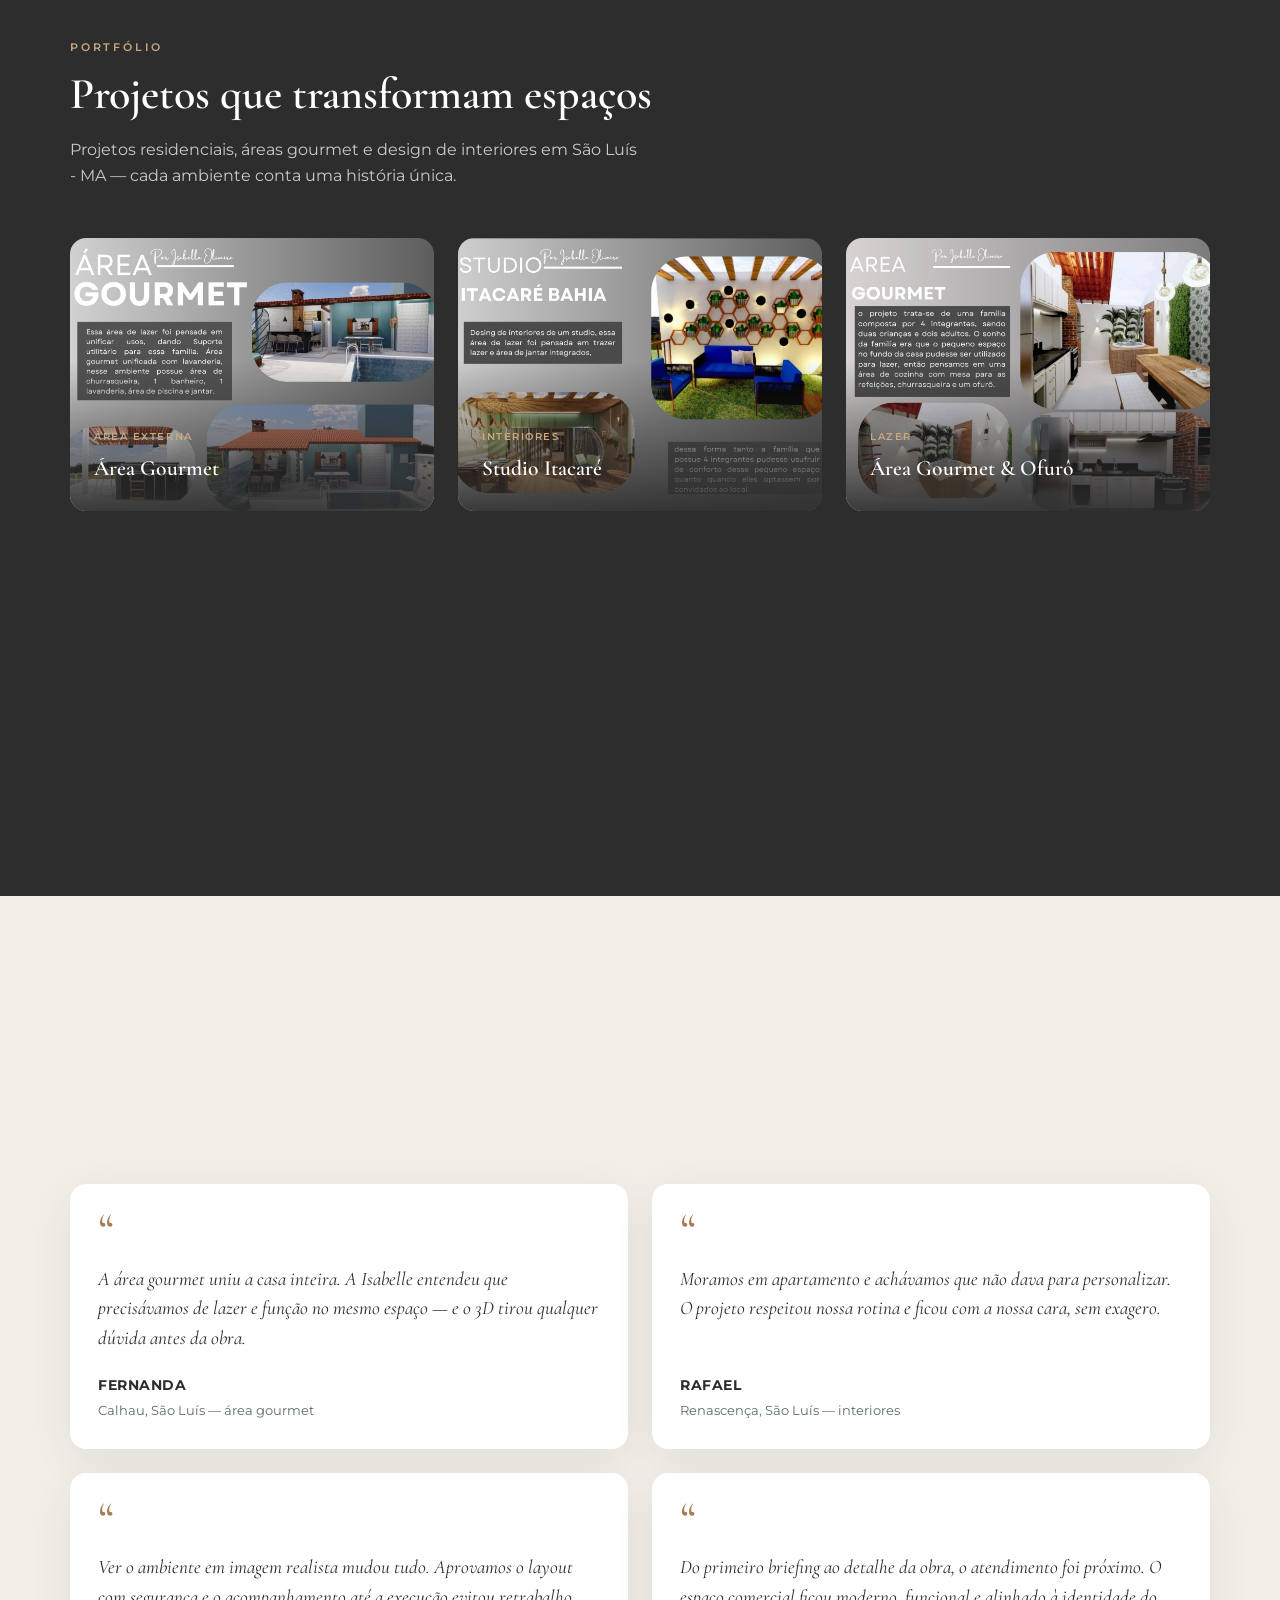
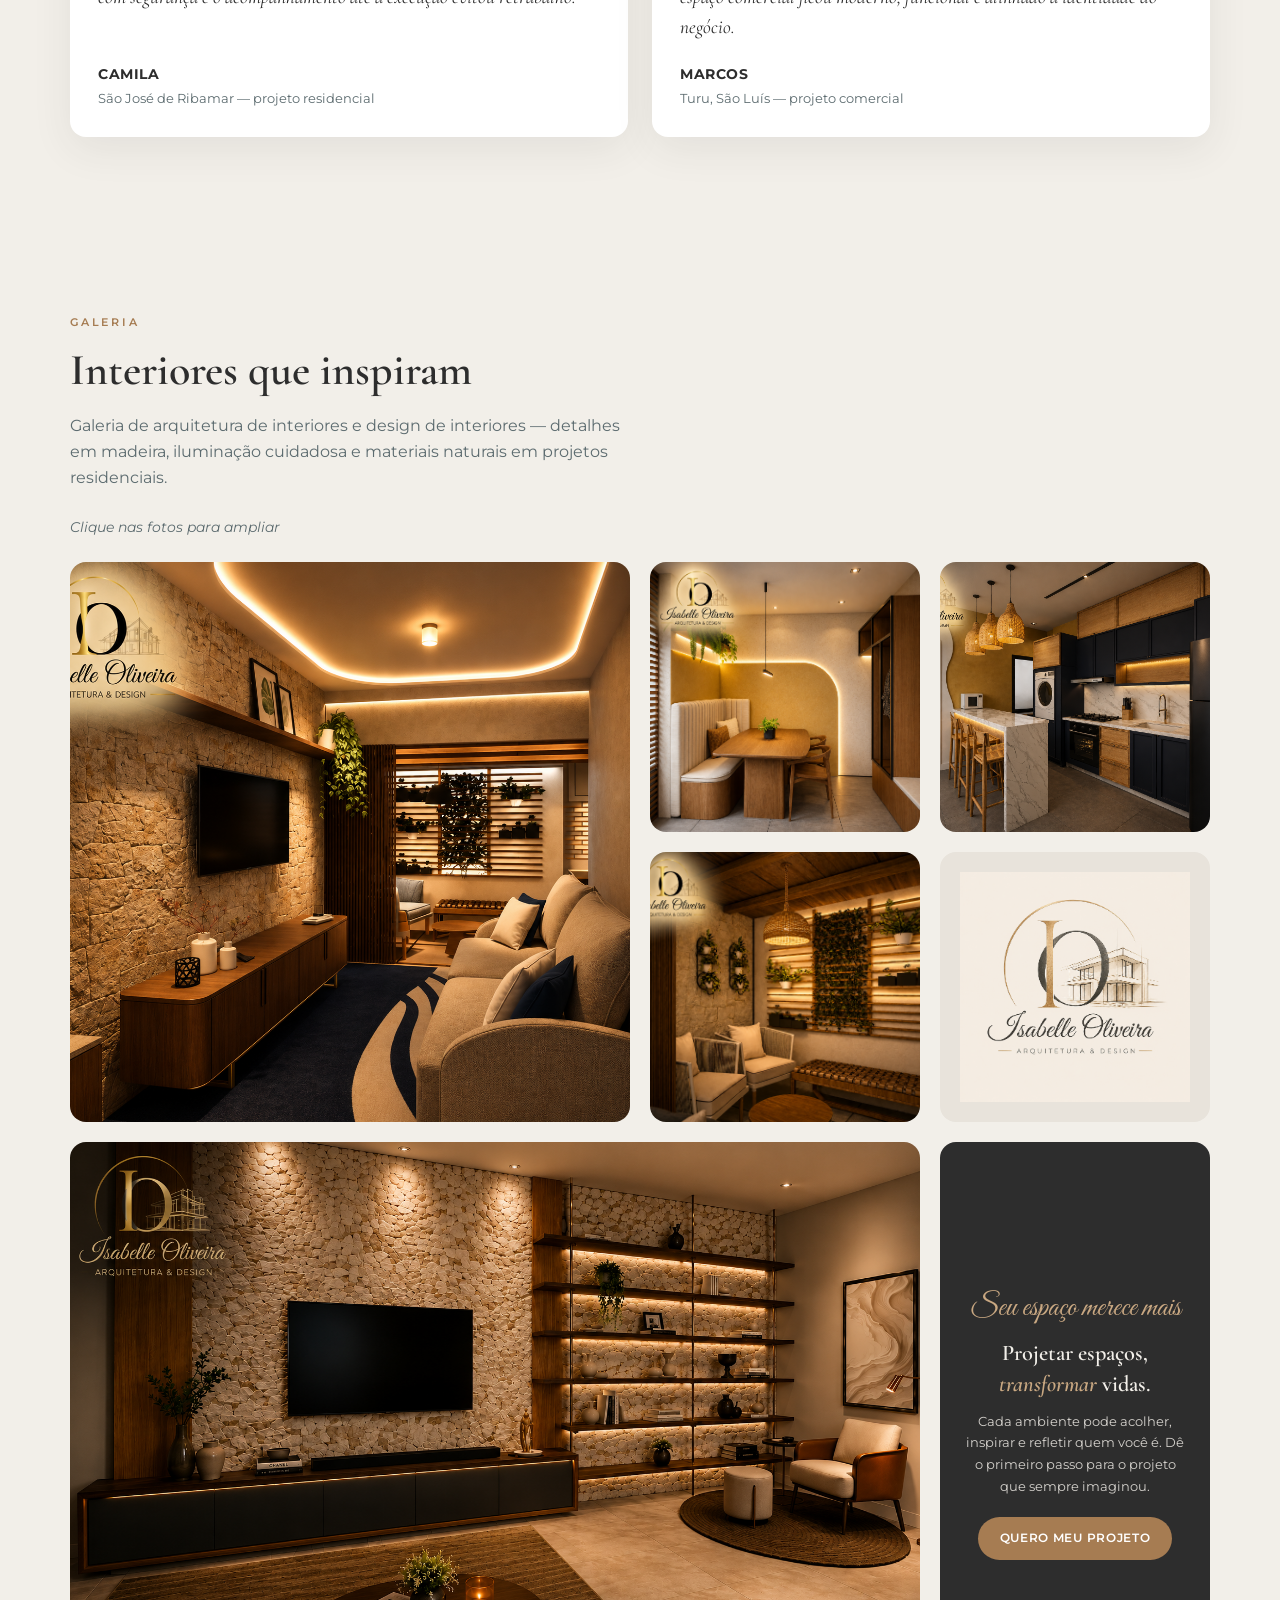
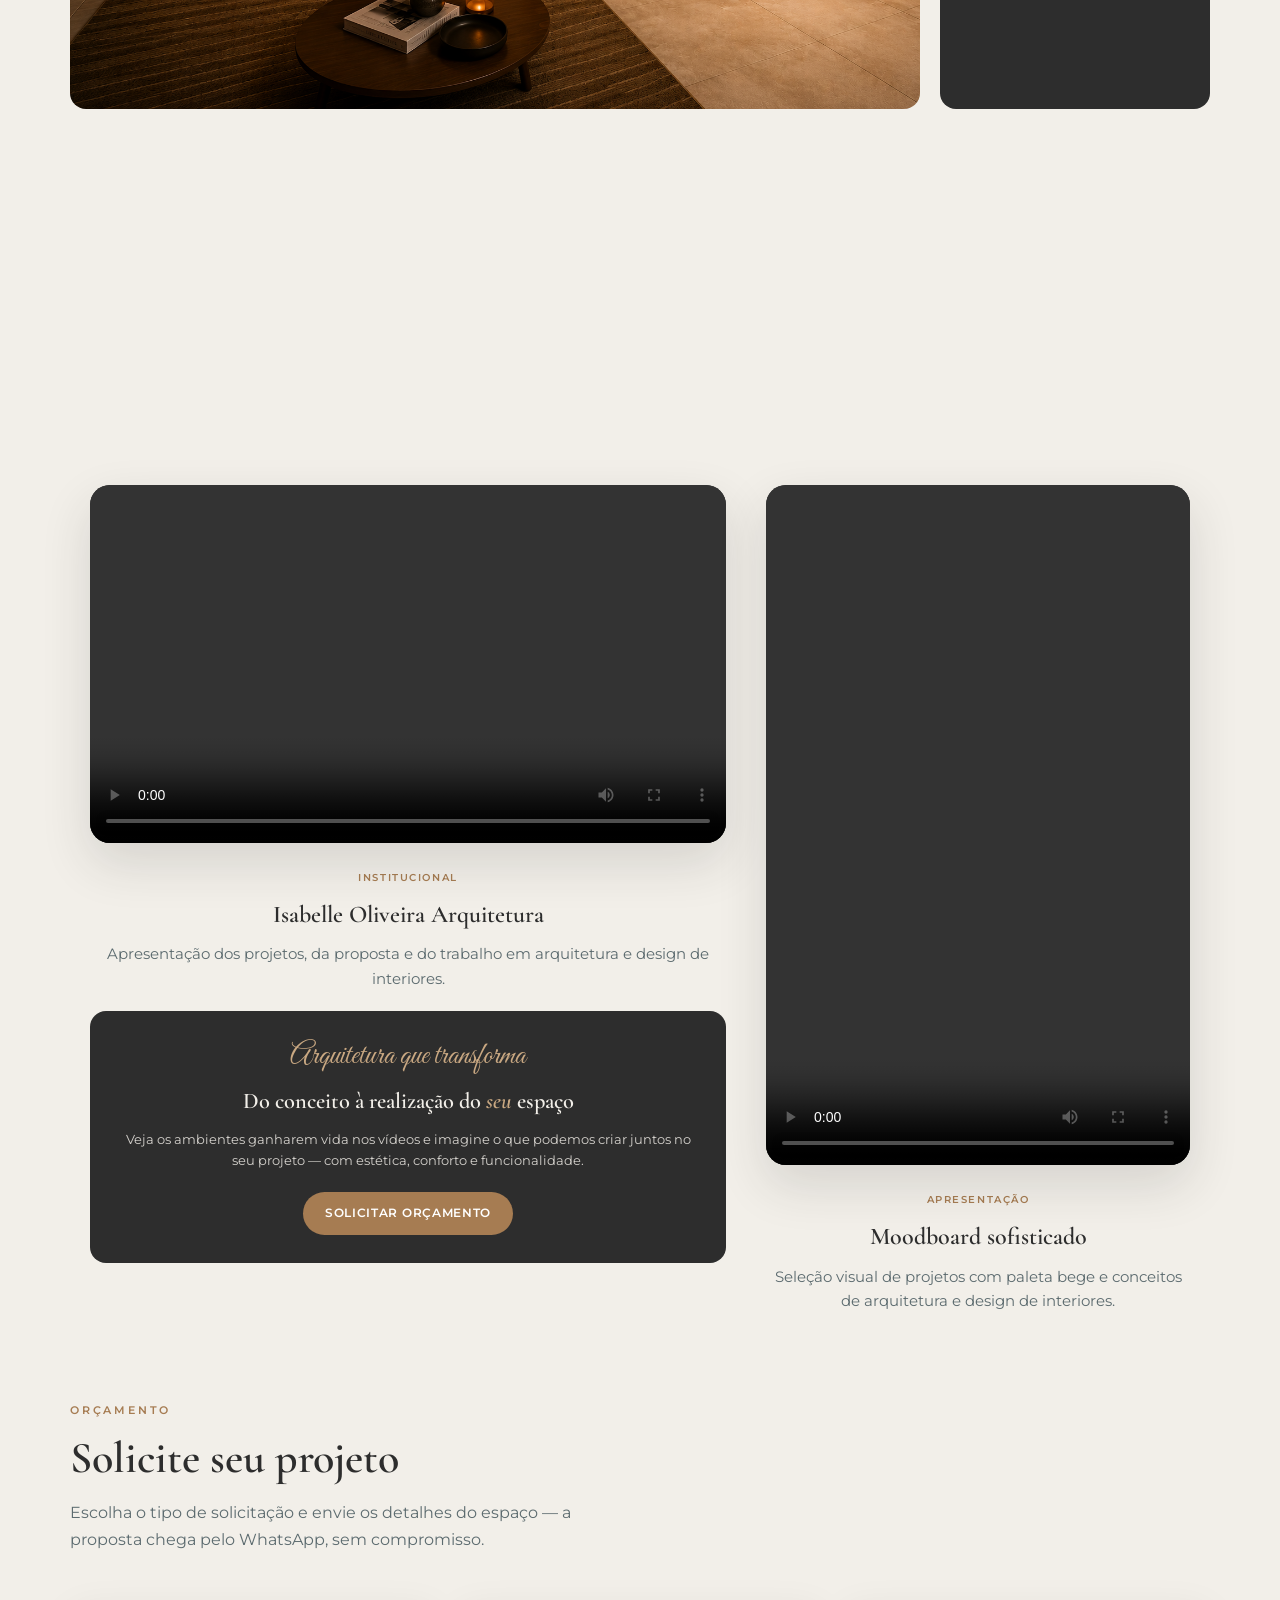
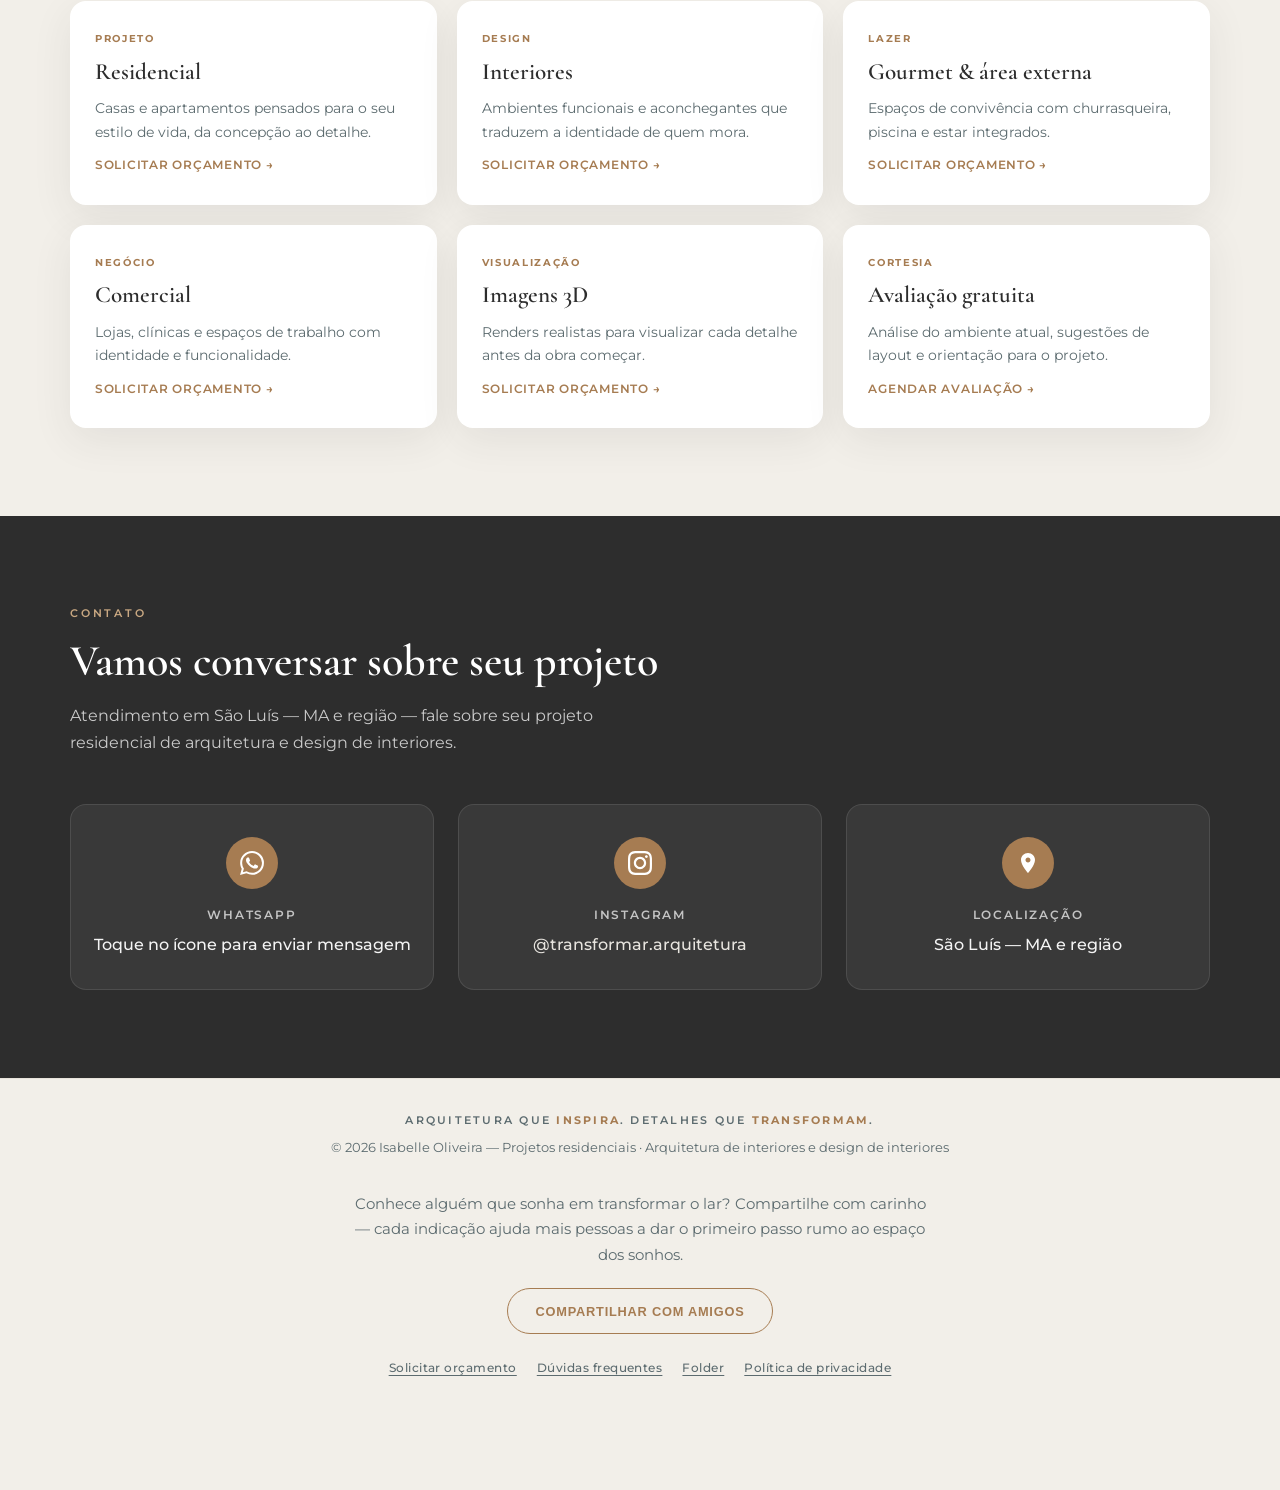
==== commit e9b74f58: "Melhora a conversão com rastreamento, depoimentos, FAQ e briefing mais curto. Co-authored-by: Cursor" ====
--- a/index.html
+++ b/index.html
@@ -81,8 +81,7 @@
         <a href="#portfolio">Portfólio</a>
         <a href="#galeria">Galeria</a>
         <a href="#videos">Vídeos</a>
-        <a href="folder.html">Folder</a>
-        <a href="#contato">Contato</a>
+        <a href="faq.html">FAQ</a>
         <a href="orcamento.html" class="nav__cta">Orçamento</a>
       </nav>
       <button class="menu-toggle" aria-label="Abrir menu" aria-expanded="false" type="button">
@@ -345,6 +344,60 @@
             </div>
             <span class="project-card__arrow" aria-hidden="true">→</span>
           </article>
+        </div>
+      </div>
+    </section>
+
+    <!-- Depoimentos -->
+    <section id="depoimentos" class="section">
+      <div class="container">
+        <p class="section__label reveal">Depoimentos</p>
+        <h2 class="section__title reveal">Quem já transformou o espaço</h2>
+        <p class="section__intro reveal">
+          Famílias e profissionais em São Luís e região que acompanharam o projeto
+          do briefing às imagens 3D — e à obra.
+        </p>
+        <div class="testimonials__grid">
+          <blockquote class="testimonial reveal">
+            <p>
+              A área gourmet uniu a casa inteira. A Isabelle entendeu que precisávamos
+              de lazer e função no mesmo espaço — e o 3D tirou qualquer dúvida antes da obra.
+            </p>
+            <footer>
+              <strong>Fernanda</strong>
+              <span>Calhau, São Luís — área gourmet</span>
+            </footer>
+          </blockquote>
+          <blockquote class="testimonial reveal">
+            <p>
+              Moramos em apartamento e achávamos que não dava para personalizar.
+              O projeto respeitou nossa rotina e ficou com a nossa cara, sem exagero.
+            </p>
+            <footer>
+              <strong>Rafael</strong>
+              <span>Renascença, São Luís — interiores</span>
+            </footer>
+          </blockquote>
+          <blockquote class="testimonial reveal">
+            <p>
+              Ver o ambiente em imagem realista mudou tudo. Aprovamos o layout com segurança
+              e o acompanhamento até a execução evitou retrabalho.
+            </p>
+            <footer>
+              <strong>Camila</strong>
+              <span>São José de Ribamar — projeto residencial</span>
+            </footer>
+          </blockquote>
+          <blockquote class="testimonial reveal">
+            <p>
+              Do primeiro briefing ao detalhe da obra, o atendimento foi próximo.
+              O espaço comercial ficou moderno, funcional e alinhado à identidade do negócio.
+            </p>
+            <footer>
+              <strong>Marcos</strong>
+              <span>Turu, São Luís — projeto comercial</span>
+            </footer>
+          </blockquote>
         </div>
       </div>
     </section>
@@ -572,8 +625,10 @@
           Compartilhar com amigos
         </button>
       </div>
-      <nav class="footer__links" aria-label="Links legais">
+      <nav class="footer__links" aria-label="Links do site">
         <a href="orcamento.html">Solicitar orçamento</a>
+        <a href="faq.html">Dúvidas frequentes</a>
+        <a href="folder.html">Folder</a>
         <a href="privacidade.html">Política de privacidade</a>
       </nav>
     </div>
@@ -643,6 +698,7 @@
     </div>
   </div>
 
+  <script src="js/analytics.js"></script>
   <script src="js/main.js"></script>
 </body>
 </html>
--- a/css/style.css
+++ b/css/style.css
@@ -507,6 +507,63 @@
   transform: translateY(0);
 }
 
+/* —— Depoimentos —— */
+.testimonials__grid {
+  display: grid;
+  grid-template-columns: repeat(2, 1fr);
+  gap: 1.5rem;
+}
+
+.testimonial {
+  margin: 0;
+  background: var(--white);
+  padding: 2rem 1.75rem 1.75rem;
+  border-radius: var(--radius);
+  box-shadow: var(--shadow);
+  display: flex;
+  flex-direction: column;
+  gap: 1.25rem;
+}
+
+.testimonial::before {
+  content: "“";
+  font-family: var(--font-serif);
+  font-size: 3rem;
+  line-height: 0.6;
+  color: var(--copper);
+}
+
+.testimonial p {
+  font-family: var(--font-serif);
+  font-size: 1.2rem;
+  font-style: italic;
+  line-height: 1.55;
+  color: var(--charcoal);
+  flex: 1;
+}
+
+.testimonial footer {
+  display: flex;
+  flex-direction: column;
+  gap: 0.2rem;
+}
+
+.testimonial strong {
+  font-family: var(--font-sans);
+  font-size: 0.85rem;
+  font-weight: 700;
+  font-style: normal;
+  letter-spacing: 0.04em;
+  text-transform: uppercase;
+}
+
+.testimonial span {
+  font-family: var(--font-sans);
+  font-size: 0.8rem;
+  font-style: normal;
+  color: var(--slate);
+}
+
 /* —— Gallery —— */
 .gallery__grid {
   display: grid;
@@ -1451,6 +1508,14 @@
   margin-bottom: 0.75rem;
 }
 
+.quote-field > span em {
+  font-style: normal;
+  font-weight: 500;
+  letter-spacing: 0.04em;
+  text-transform: none;
+  color: var(--copper);
+}
+
 .quote-types {
   display: grid;
   grid-template-columns: repeat(3, 1fr);
@@ -1531,7 +1596,7 @@
 
 .quote-field textarea {
   resize: vertical;
-  min-height: 8rem;
+  min-height: 5.5rem;
   margin-bottom: 1.25rem;
 }
 
@@ -1619,6 +1684,92 @@
 
 .quote-form.is-invalid .quote-type__card {
   border-color: #e0cfc3;
+}
+
+.visually-hidden {
+  position: absolute;
+  width: 1px;
+  height: 1px;
+  padding: 0;
+  margin: -1px;
+  overflow: hidden;
+  clip: rect(0, 0, 0, 0);
+  white-space: nowrap;
+  border: 0;
+}
+
+.faq-hero {
+  padding: 8rem 0 2rem;
+  text-align: center;
+}
+
+.faq-hero .quote-hero__text {
+  margin-inline: auto;
+}
+
+.faq {
+  padding-top: 1rem;
+}
+
+.faq__list {
+  max-width: 760px;
+  display: flex;
+  flex-direction: column;
+  gap: 0.85rem;
+  margin-bottom: 3rem;
+}
+
+.faq-item {
+  background: var(--white);
+  border-radius: var(--radius);
+  box-shadow: var(--shadow);
+  overflow: hidden;
+}
+
+.faq-item summary {
+  cursor: pointer;
+  list-style: none;
+  font-size: 1.05rem;
+  font-weight: 600;
+  padding: 1.25rem 3rem 1.25rem 1.5rem;
+  position: relative;
+  color: var(--charcoal);
+}
+
+.faq-item summary::-webkit-details-marker {
+  display: none;
+}
+
+.faq-item summary::after {
+  content: "+";
+  position: absolute;
+  right: 1.35rem;
+  top: 50%;
+  transform: translateY(-50%);
+  font-size: 1.35rem;
+  font-weight: 400;
+  color: var(--copper);
+}
+
+.faq-item[open] summary::after {
+  content: "–";
+}
+
+.faq-item p {
+  padding: 0 1.5rem 1.25rem;
+  color: var(--slate);
+  line-height: 1.7;
+}
+
+.faq-item p + p {
+  padding-top: 0;
+}
+
+.faq-item a {
+  color: var(--copper);
+  font-weight: 600;
+  text-decoration: underline;
+  text-underline-offset: 3px;
 }
 
 /* —— Footer —— */
@@ -2161,6 +2312,10 @@
     grid-template-columns: repeat(2, 1fr);
   }
 
+  .testimonials__grid {
+    grid-template-columns: 1fr 1fr;
+  }
+
   .gallery__grid {
     grid-template-columns: repeat(2, 1fr);
     grid-template-rows: auto;
@@ -2271,6 +2426,7 @@
   .services__grid,
   .portfolio__grid,
   .contact__grid,
+  .testimonials__grid,
   .quote-menu__grid,
   .quote__layout,
   .quote-form__grid,
@@ -2279,6 +2435,11 @@
   }
 
   .quote-hero {
+    padding-top: 7rem;
+    text-align: left;
+  }
+
+  .faq-hero {
     padding-top: 7rem;
     text-align: left;
   }
